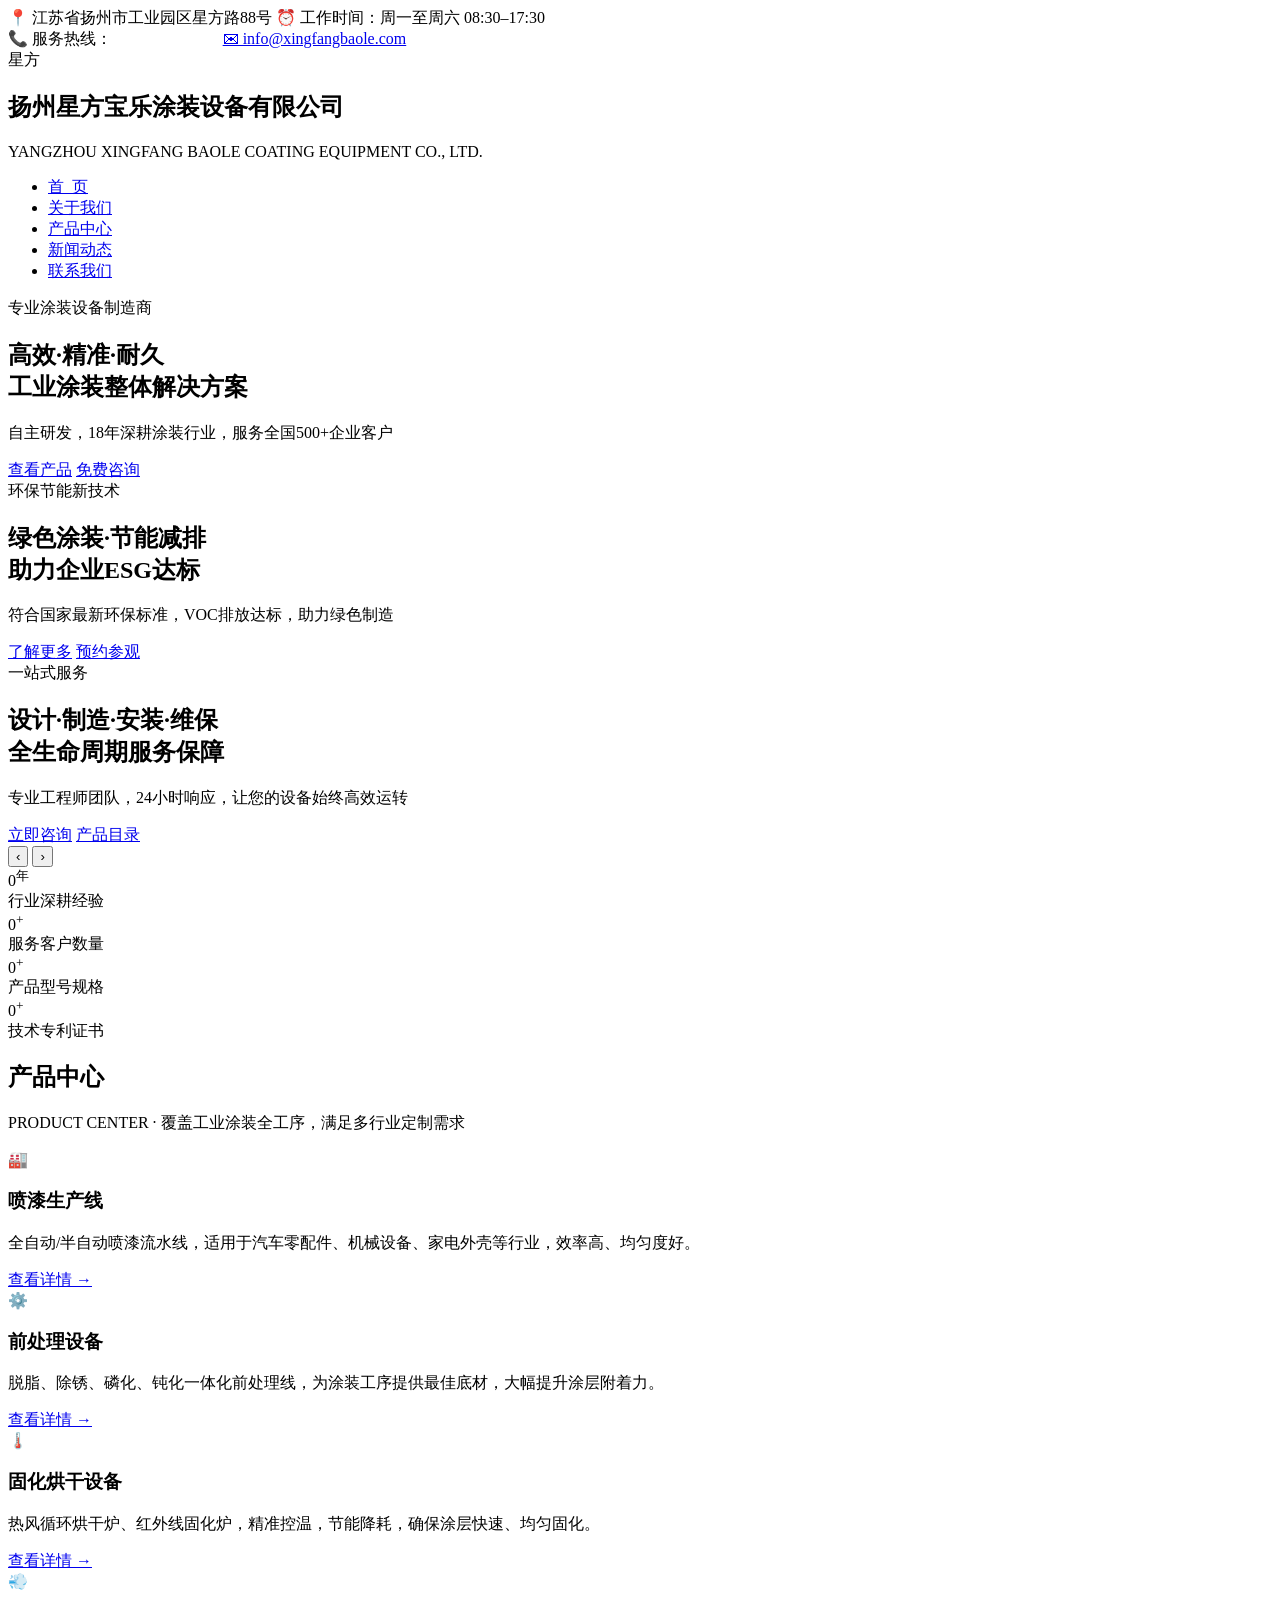
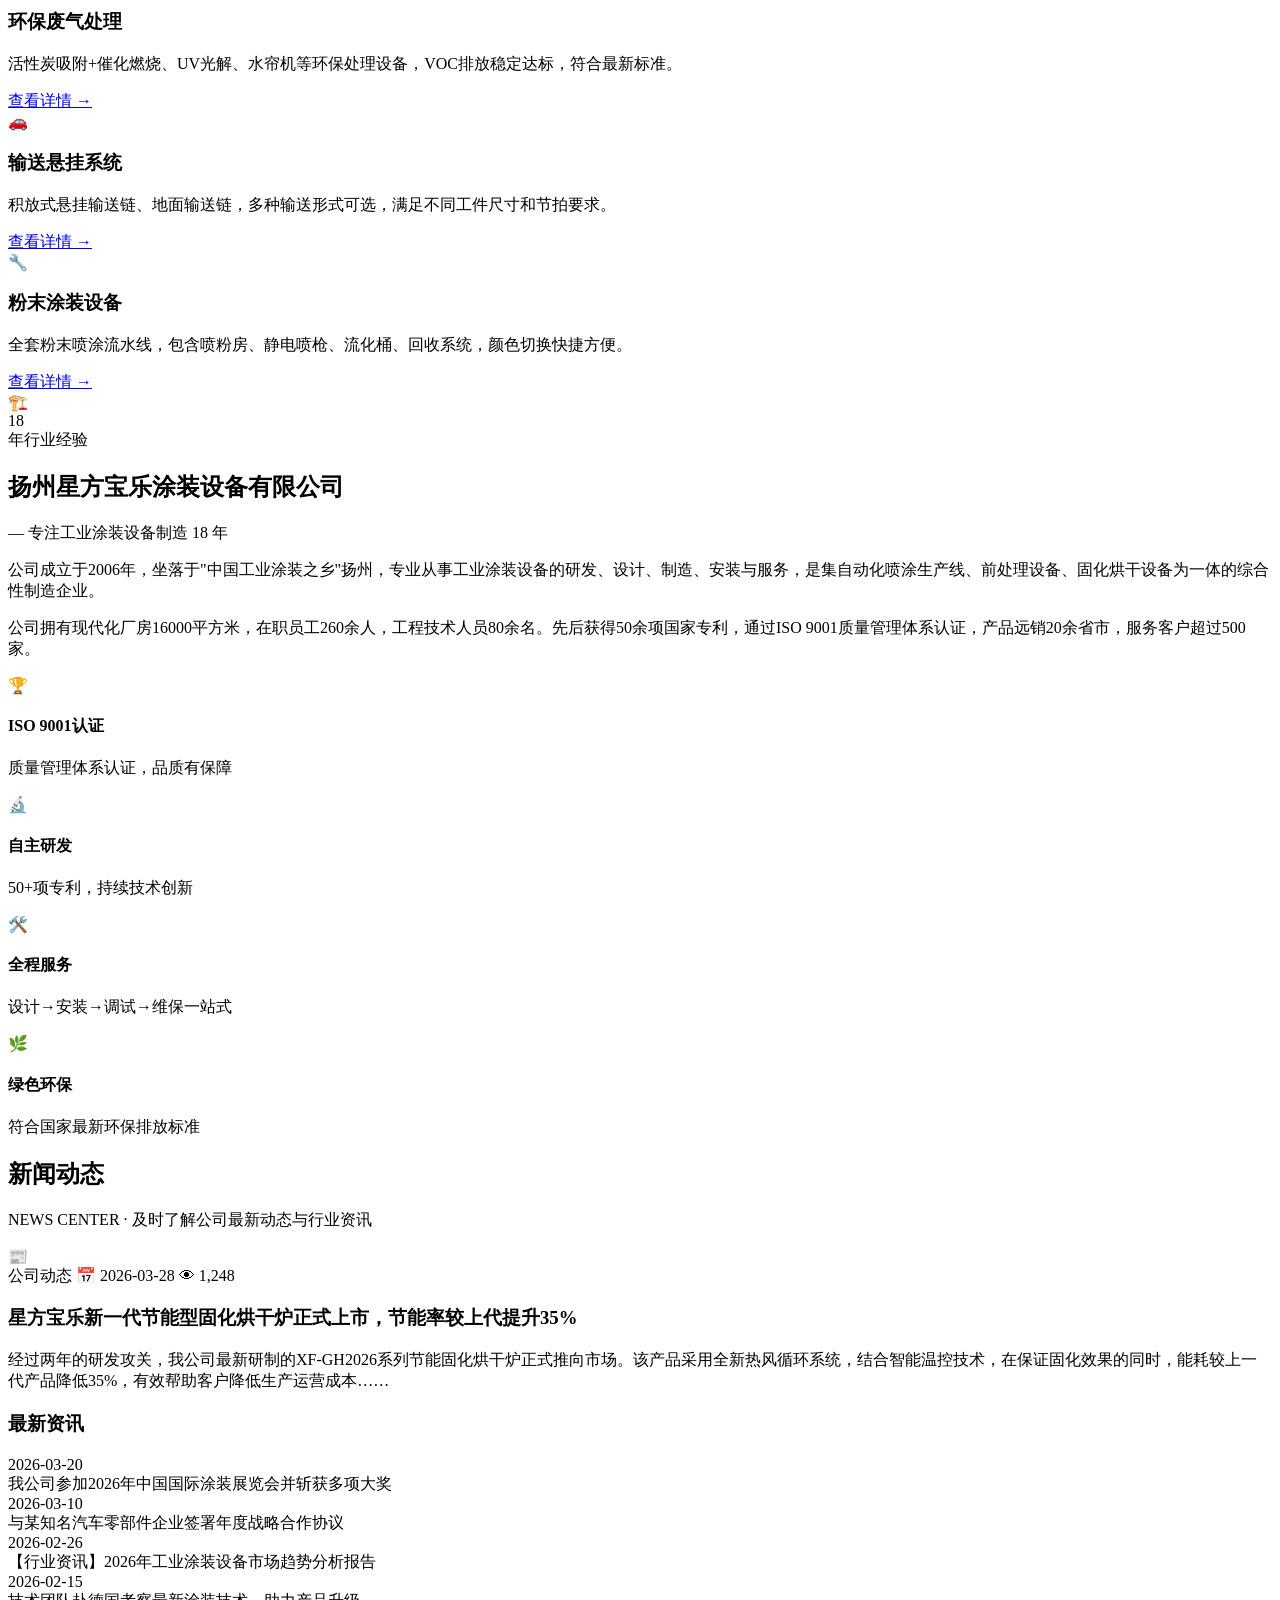
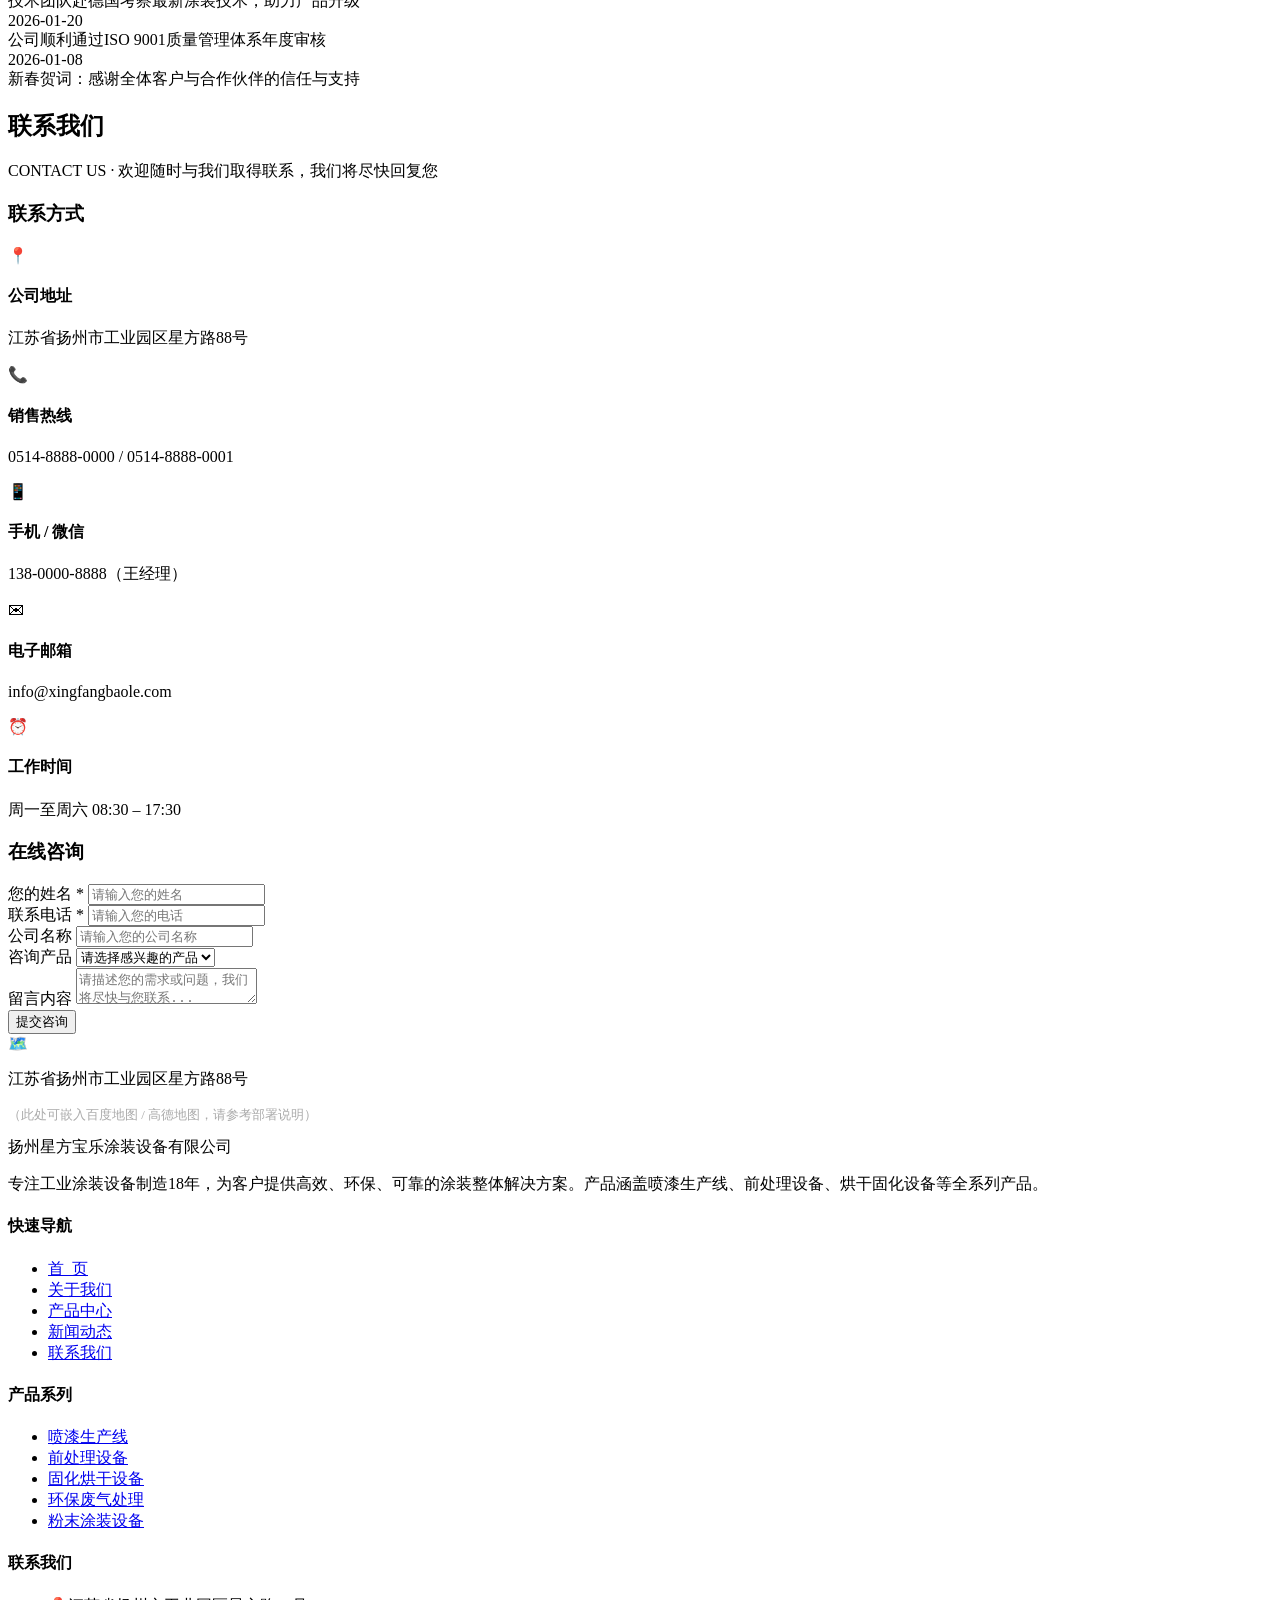
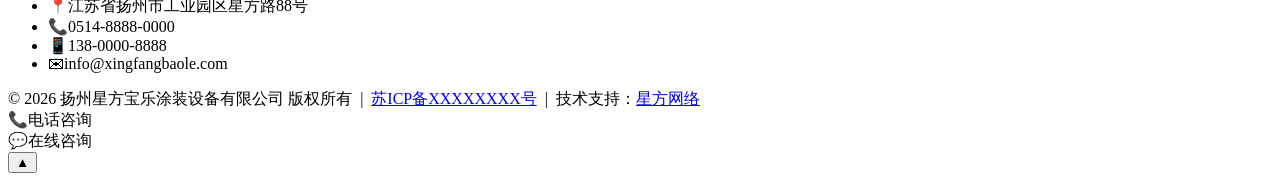
==== index.html @ 1e5130de "Initial commit: 扬州星方宝乐涂装设备有限公司官网" ====
<!DOCTYPE html>
<html lang="zh-CN">
<head>
  <meta charset="UTF-8" />
  <meta name="viewport" content="width=device-width, initial-scale=1.0" />
  <title>扬州星方宝乐涂装设备有限公司 - 专业涂装设备制造商</title>
  <meta name="description" content="扬州星方宝乐涂装设备有限公司，专业从事工业涂装设备、喷漆生产线、前处理设备的研发与制造，为客户提供一站式涂装解决方案。" />
  <link rel="stylesheet" href="style.css" />
</head>
<body>

<!-- ===== 顶部信息栏 ===== -->
<div class="top-bar">
  <div class="container">
    <div class="top-bar-left">
      <span>📍 江苏省扬州市工业园区星方路88号</span>
      <span>⏰ 工作时间：周一至周六 08:30–17:30</span>
    </div>
    <div class="top-bar-right">
      <span>📞 服务热线：<strong style="color:#fff">0514-8888-0000</strong></span>
      <a href="mailto:info@xingfangbaole.com">✉ info@xingfangbaole.com</a>
    </div>
  </div>
</div>

<!-- ===== 导航栏 ===== -->
<nav class="navbar">
  <div class="container">
    <div class="logo">
      <div class="logo-icon">星方</div>
      <div class="logo-text">
        <h1>扬州星方宝乐涂装设备有限公司</h1>
        <span>YANGZHOU XINGFANG BAOLE COATING EQUIPMENT CO., LTD.</span>
      </div>
    </div>
    <div class="hamburger" id="hamburger">
      <span></span><span></span><span></span>
    </div>
    <ul class="nav-menu">
      <li><a href="index.html" class="active">首&nbsp;&nbsp;页</a></li>
      <li><a href="about.html">关于我们</a></li>
      <li><a href="products.html">产品中心</a></li>
      <li><a href="news.html">新闻动态</a></li>
      <li><a href="contact.html">联系我们</a></li>
    </ul>
  </div>
</nav>

<!-- ===== Banner 轮播 ===== -->
<section class="banner">
  <div class="banner-slides">

    <!-- 幻灯片 1 -->
    <div class="banner-slide banner-slide-1">
      <div class="banner-bg-pattern"></div>
      <div class="banner-content">
        <div class="banner-tag">专业涂装设备制造商</div>
        <h2>高效·精准·耐久<br>工业涂装整体解决方案</h2>
        <p>自主研发，18年深耕涂装行业，服务全国500+企业客户</p>
        <div class="banner-btns">
          <a href="products.html" class="btn-primary">查看产品</a>
          <a href="contact.html" class="btn-outline">免费咨询</a>
        </div>
      </div>
    </div>

    <!-- 幻灯片 2 -->
    <div class="banner-slide banner-slide-2">
      <div class="banner-bg-pattern"></div>
      <div class="banner-content">
        <div class="banner-tag">环保节能新技术</div>
        <h2>绿色涂装·节能减排<br>助力企业ESG达标</h2>
        <p>符合国家最新环保标准，VOC排放达标，助力绿色制造</p>
        <div class="banner-btns">
          <a href="about.html" class="btn-primary">了解更多</a>
          <a href="contact.html" class="btn-outline">预约参观</a>
        </div>
      </div>
    </div>

    <!-- 幻灯片 3 -->
    <div class="banner-slide banner-slide-3">
      <div class="banner-bg-pattern"></div>
      <div class="banner-content">
        <div class="banner-tag">一站式服务</div>
        <h2>设计·制造·安装·维保<br>全生命周期服务保障</h2>
        <p>专业工程师团队，24小时响应，让您的设备始终高效运转</p>
        <div class="banner-btns">
          <a href="contact.html" class="btn-primary">立即咨询</a>
          <a href="products.html" class="btn-outline">产品目录</a>
        </div>
      </div>
    </div>

  </div>
  <button class="banner-prev">&#8249;</button>
  <button class="banner-next">&#8250;</button>
  <div class="banner-dots">
    <span class="active"></span>
    <span></span>
    <span></span>
  </div>
</section>

<!-- ===== 统计数字 ===== -->
<section class="stats-bar">
  <div class="container">
    <div class="stat-item">
      <div class="stat-number"><span class="count-up" data-target="18">0</span><sup>年</sup></div>
      <div class="stat-label">行业深耕经验</div>
    </div>
    <div class="stat-item">
      <div class="stat-number"><span class="count-up" data-target="500">0</span><sup>+</sup></div>
      <div class="stat-label">服务客户数量</div>
    </div>
    <div class="stat-item">
      <div class="stat-number"><span class="count-up" data-target="200">0</span><sup>+</sup></div>
      <div class="stat-label">产品型号规格</div>
    </div>
    <div class="stat-item">
      <div class="stat-number"><span class="count-up" data-target="50">0</span><sup>+</sup></div>
      <div class="stat-label">技术专利证书</div>
    </div>
  </div>
</section>

<!-- ===== 产品中心 ===== -->
<section class="products-section">
  <div class="container">
    <div class="section-title">
      <h2>产品中心</h2>
      <p>PRODUCT CENTER · 覆盖工业涂装全工序，满足多行业定制需求</p>
    </div>
    <div class="products-grid">

      <div class="product-card">
        <div class="product-img">🏭</div>
        <div class="product-info">
          <h3>喷漆生产线</h3>
          <p>全自动/半自动喷漆流水线，适用于汽车零配件、机械设备、家电外壳等行业，效率高、均匀度好。</p>
          <a href="products.html" class="product-link">查看详情 →</a>
        </div>
      </div>

      <div class="product-card">
        <div class="product-img">⚙️</div>
        <div class="product-info">
          <h3>前处理设备</h3>
          <p>脱脂、除锈、磷化、钝化一体化前处理线，为涂装工序提供最佳底材，大幅提升涂层附着力。</p>
          <a href="products.html" class="product-link">查看详情 →</a>
        </div>
      </div>

      <div class="product-card">
        <div class="product-img">🌡️</div>
        <div class="product-info">
          <h3>固化烘干设备</h3>
          <p>热风循环烘干炉、红外线固化炉，精准控温，节能降耗，确保涂层快速、均匀固化。</p>
          <a href="products.html" class="product-link">查看详情 →</a>
        </div>
      </div>

      <div class="product-card">
        <div class="product-img">💨</div>
        <div class="product-info">
          <h3>环保废气处理</h3>
          <p>活性炭吸附+催化燃烧、UV光解、水帘机等环保处理设备，VOC排放稳定达标，符合最新标准。</p>
          <a href="products.html" class="product-link">查看详情 →</a>
        </div>
      </div>

      <div class="product-card">
        <div class="product-img">🚗</div>
        <div class="product-info">
          <h3>输送悬挂系统</h3>
          <p>积放式悬挂输送链、地面输送链，多种输送形式可选，满足不同工件尺寸和节拍要求。</p>
          <a href="products.html" class="product-link">查看详情 →</a>
        </div>
      </div>

      <div class="product-card">
        <div class="product-img">🔧</div>
        <div class="product-info">
          <h3>粉末涂装设备</h3>
          <p>全套粉末喷涂流水线，包含喷粉房、静电喷枪、流化桶、回收系统，颜色切换快捷方便。</p>
          <a href="products.html" class="product-link">查看详情 →</a>
        </div>
      </div>

    </div>
  </div>
</section>

<!-- ===== 关于我们 ===== -->
<section class="about-section">
  <div class="container">
    <div class="about-grid">
      <div class="about-img-box">
        <div class="about-img-main">🏗️</div>
        <div class="about-img-badge">
          <div class="years">18</div>
          <div class="years-label">年行业经验</div>
        </div>
      </div>
      <div class="about-text">
        <h2>扬州星方宝乐涂装设备有限公司</h2>
        <div class="sub-title">— 专注工业涂装设备制造 18 年</div>
        <p>公司成立于2006年，坐落于"中国工业涂装之乡"扬州，专业从事工业涂装设备的研发、设计、制造、安装与服务，是集自动化喷涂生产线、前处理设备、固化烘干设备为一体的综合性制造企业。</p>
        <p>公司拥有现代化厂房16000平方米，在职员工260余人，工程技术人员80余名。先后获得50余项国家专利，通过ISO 9001质量管理体系认证，产品远销20余省市，服务客户超过500家。</p>
        <div class="about-features">
          <div class="about-feature">
            <span class="icon">🏆</span>
            <div>
              <h4>ISO 9001认证</h4>
              <p>质量管理体系认证，品质有保障</p>
            </div>
          </div>
          <div class="about-feature">
            <span class="icon">🔬</span>
            <div>
              <h4>自主研发</h4>
              <p>50+项专利，持续技术创新</p>
            </div>
          </div>
          <div class="about-feature">
            <span class="icon">🛠️</span>
            <div>
              <h4>全程服务</h4>
              <p>设计→安装→调试→维保一站式</p>
            </div>
          </div>
          <div class="about-feature">
            <span class="icon">🌿</span>
            <div>
              <h4>绿色环保</h4>
              <p>符合国家最新环保排放标准</p>
            </div>
          </div>
        </div>
      </div>
    </div>
  </div>
</section>

<!-- ===== 新闻动态 ===== -->
<section class="news-section">
  <div class="container">
    <div class="section-title">
      <h2>新闻动态</h2>
      <p>NEWS CENTER · 及时了解公司最新动态与行业资讯</p>
    </div>
    <div class="news-grid">
      <div class="news-main">
        <div class="news-card">
          <div class="news-img">📰</div>
          <div class="news-body">
            <div class="news-meta">
              <span class="tag">公司动态</span>
              <span>📅 2026-03-28</span>
              <span>👁 1,248</span>
            </div>
            <h3>星方宝乐新一代节能型固化烘干炉正式上市，节能率较上代提升35%</h3>
            <p>经过两年的研发攻关，我公司最新研制的XF-GH2026系列节能固化烘干炉正式推向市场。该产品采用全新热风循环系统，结合智能温控技术，在保证固化效果的同时，能耗较上一代产品降低35%，有效帮助客户降低生产运营成本……</p>
          </div>
        </div>
      </div>
      <div class="news-list">
        <h3>最新资讯</h3>
        <div class="news-list-item">
          <div class="date">2026-03-20</div>
          <div class="title">我公司参加2026年中国国际涂装展览会并斩获多项大奖</div>
        </div>
        <div class="news-list-item">
          <div class="date">2026-03-10</div>
          <div class="title">与某知名汽车零部件企业签署年度战略合作协议</div>
        </div>
        <div class="news-list-item">
          <div class="date">2026-02-26</div>
          <div class="title">【行业资讯】2026年工业涂装设备市场趋势分析报告</div>
        </div>
        <div class="news-list-item">
          <div class="date">2026-02-15</div>
          <div class="title">技术团队赴德国考察最新涂装技术，助力产品升级</div>
        </div>
        <div class="news-list-item">
          <div class="date">2026-01-20</div>
          <div class="title">公司顺利通过ISO 9001质量管理体系年度审核</div>
        </div>
        <div class="news-list-item">
          <div class="date">2026-01-08</div>
          <div class="title">新春贺词：感谢全体客户与合作伙伴的信任与支持</div>
        </div>
      </div>
    </div>
  </div>
</section>

<!-- ===== 联系我们 ===== -->
<section class="contact-section" id="contact">
  <div class="container">
    <div class="section-title">
      <h2>联系我们</h2>
      <p>CONTACT US · 欢迎随时与我们取得联系，我们将尽快回复您</p>
    </div>
    <div class="contact-grid">
      <div class="contact-info">
        <h3>联系方式</h3>
        <div class="contact-item">
          <div class="icon">📍</div>
          <div>
            <h4>公司地址</h4>
            <p>江苏省扬州市工业园区星方路88号</p>
          </div>
        </div>
        <div class="contact-item">
          <div class="icon">📞</div>
          <div>
            <h4>销售热线</h4>
            <p>0514-8888-0000 / 0514-8888-0001</p>
          </div>
        </div>
        <div class="contact-item">
          <div class="icon">📱</div>
          <div>
            <h4>手机 / 微信</h4>
            <p>138-0000-8888（王经理）</p>
          </div>
        </div>
        <div class="contact-item">
          <div class="icon">✉</div>
          <div>
            <h4>电子邮箱</h4>
            <p>info@xingfangbaole.com</p>
          </div>
        </div>
        <div class="contact-item">
          <div class="icon">⏰</div>
          <div>
            <h4>工作时间</h4>
            <p>周一至周六 08:30 – 17:30</p>
          </div>
        </div>
      </div>
      <div class="contact-form">
        <h3>在线咨询</h3>
        <form id="contactForm">
          <div class="form-row">
            <div class="form-group">
              <label>您的姓名 *</label>
              <input type="text" name="name" placeholder="请输入您的姓名" />
            </div>
            <div class="form-group">
              <label>联系电话 *</label>
              <input type="tel" name="phone" placeholder="请输入您的电话" />
            </div>
          </div>
          <div class="form-group">
            <label>公司名称</label>
            <input type="text" name="company" placeholder="请输入您的公司名称" />
          </div>
          <div class="form-group">
            <label>咨询产品</label>
            <select name="product">
              <option value="">请选择感兴趣的产品</option>
              <option>喷漆生产线</option>
              <option>前处理设备</option>
              <option>固化烘干设备</option>
              <option>环保废气处理设备</option>
              <option>输送悬挂系统</option>
              <option>粉末涂装设备</option>
              <option>其他</option>
            </select>
          </div>
          <div class="form-group">
            <label>留言内容</label>
            <textarea name="message" placeholder="请描述您的需求或问题，我们将尽快与您联系..."></textarea>
          </div>
          <button type="submit" class="btn-submit">提交咨询</button>
        </form>
      </div>
    </div>
  </div>
</section>

<!-- ===== 地图 ===== -->
<section class="map-section">
  <div class="container">
    <div class="map-placeholder">
      <div class="map-icon">🗺️</div>
      <p>江苏省扬州市工业园区星方路88号</p>
      <p style="margin-top:8px;font-size:13px;color:#aaa">（此处可嵌入百度地图 / 高德地图，请参考部署说明）</p>
    </div>
  </div>
</section>

<!-- ===== 页脚 ===== -->
<footer>
  <div class="footer-main">
    <div class="container">
      <div class="footer-grid">
        <div class="footer-about">
          <div class="footer-logo">扬州星方宝乐涂装设备有限公司</div>
          <p>专注工业涂装设备制造18年，为客户提供高效、环保、可靠的涂装整体解决方案。产品涵盖喷漆生产线、前处理设备、烘干固化设备等全系列产品。</p>
        </div>
        <div class="footer-col">
          <h4>快速导航</h4>
          <ul>
            <li><a href="index.html">首&nbsp;&nbsp;页</a></li>
            <li><a href="about.html">关于我们</a></li>
            <li><a href="products.html">产品中心</a></li>
            <li><a href="news.html">新闻动态</a></li>
            <li><a href="contact.html">联系我们</a></li>
          </ul>
        </div>
        <div class="footer-col">
          <h4>产品系列</h4>
          <ul>
            <li><a href="products.html">喷漆生产线</a></li>
            <li><a href="products.html">前处理设备</a></li>
            <li><a href="products.html">固化烘干设备</a></li>
            <li><a href="products.html">环保废气处理</a></li>
            <li><a href="products.html">粉末涂装设备</a></li>
          </ul>
        </div>
        <div class="footer-col">
          <h4>联系我们</h4>
          <ul class="footer-contact">
            <li><span>📍</span><span>江苏省扬州市工业园区星方路88号</span></li>
            <li><span>📞</span><span>0514-8888-0000</span></li>
            <li><span>📱</span><span>138-0000-8888</span></li>
            <li><span>✉</span><span>info@xingfangbaole.com</span></li>
          </ul>
        </div>
      </div>
    </div>
  </div>
  <div class="footer-bottom">
    <div class="container">
      © 2026 扬州星方宝乐涂装设备有限公司 版权所有 &nbsp;|&nbsp;
      <a href="#">苏ICP备XXXXXXXX号</a> &nbsp;|&nbsp;
      技术支持：<a href="#">星方网络</a>
    </div>
  </div>
</footer>

<!-- ===== 悬浮服务按钮 ===== -->
<div class="float-service">
  <div class="float-btn" onclick="window.location.href='tel:05148888000'">
    📞<span class="tooltip">电话咨询</span>
  </div>
  <div class="float-btn" onclick="document.getElementById('contact').scrollIntoView({behavior:'smooth'})">
    💬<span class="tooltip">在线咨询</span>
  </div>
</div>

<!-- ===== 回到顶部 ===== -->
<button class="back-top" title="回到顶部">▲</button>

<script src="main.js"></script>
</body>
</html>
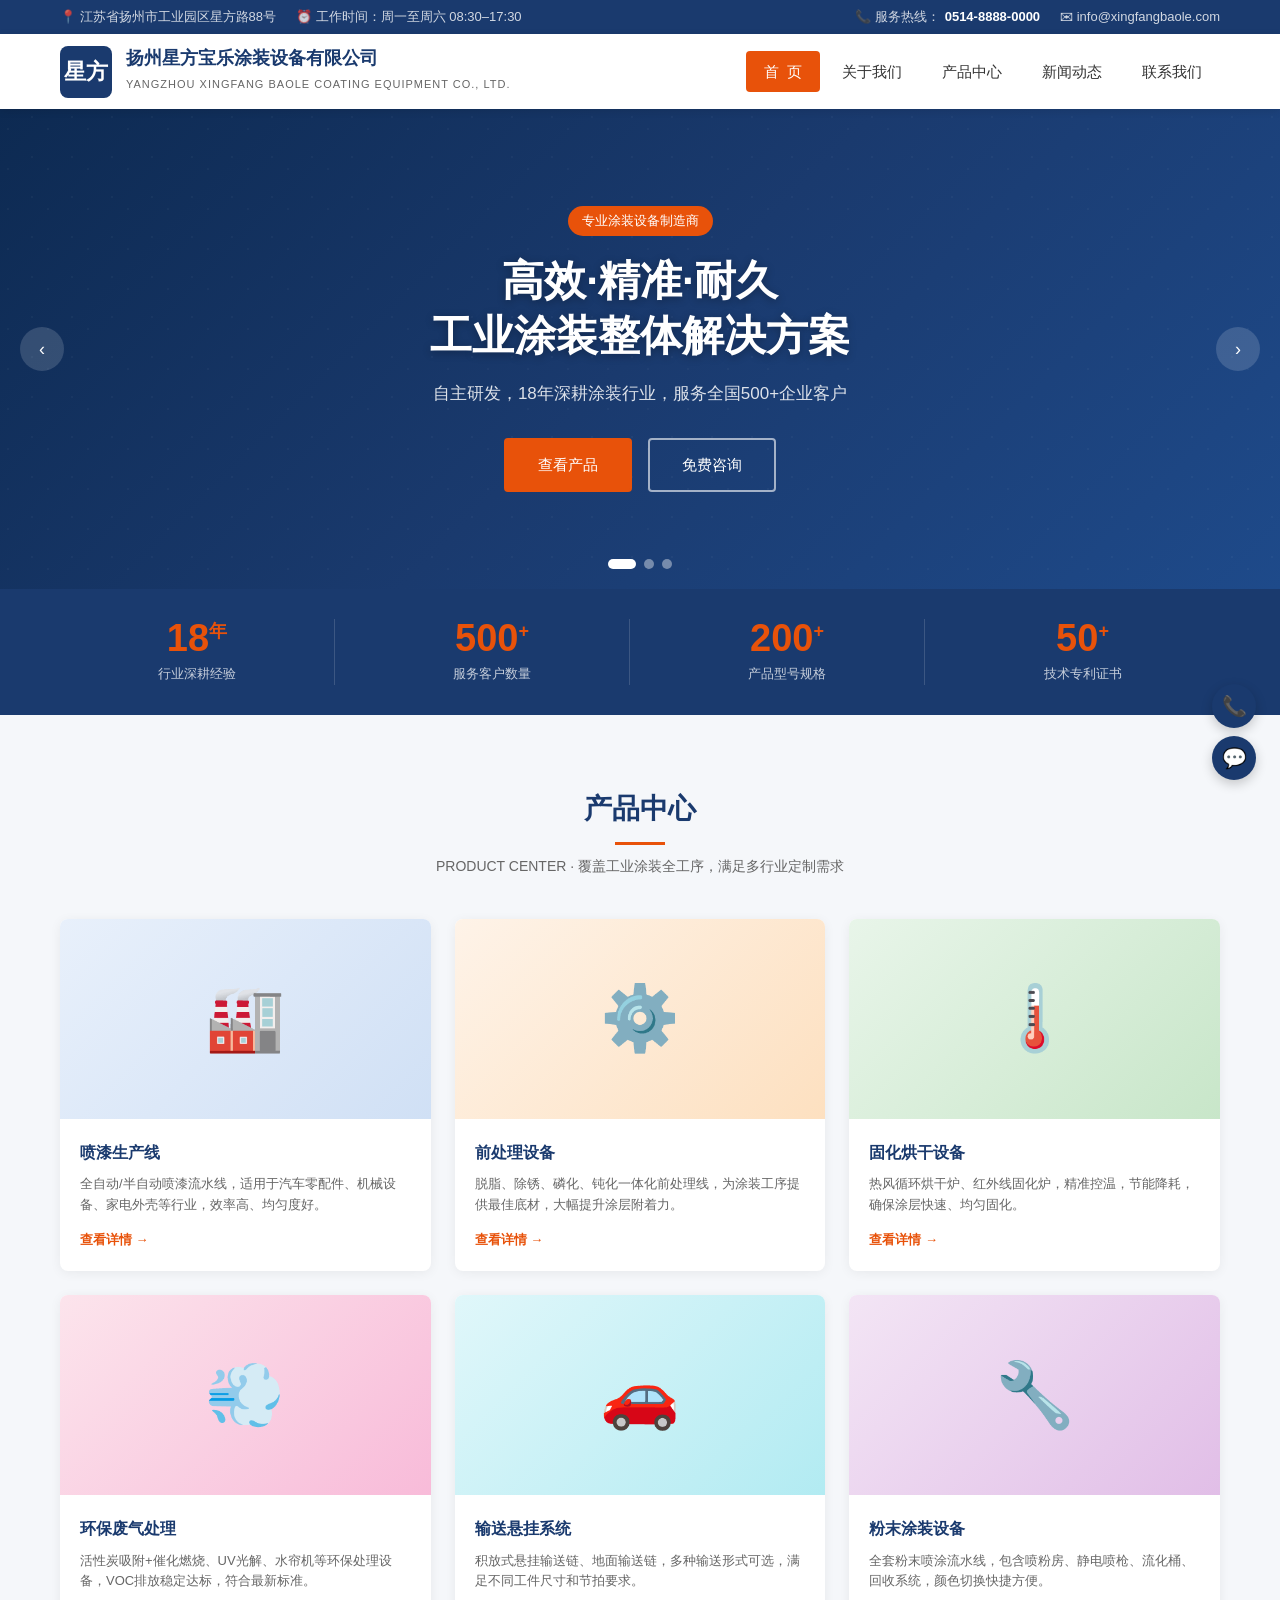
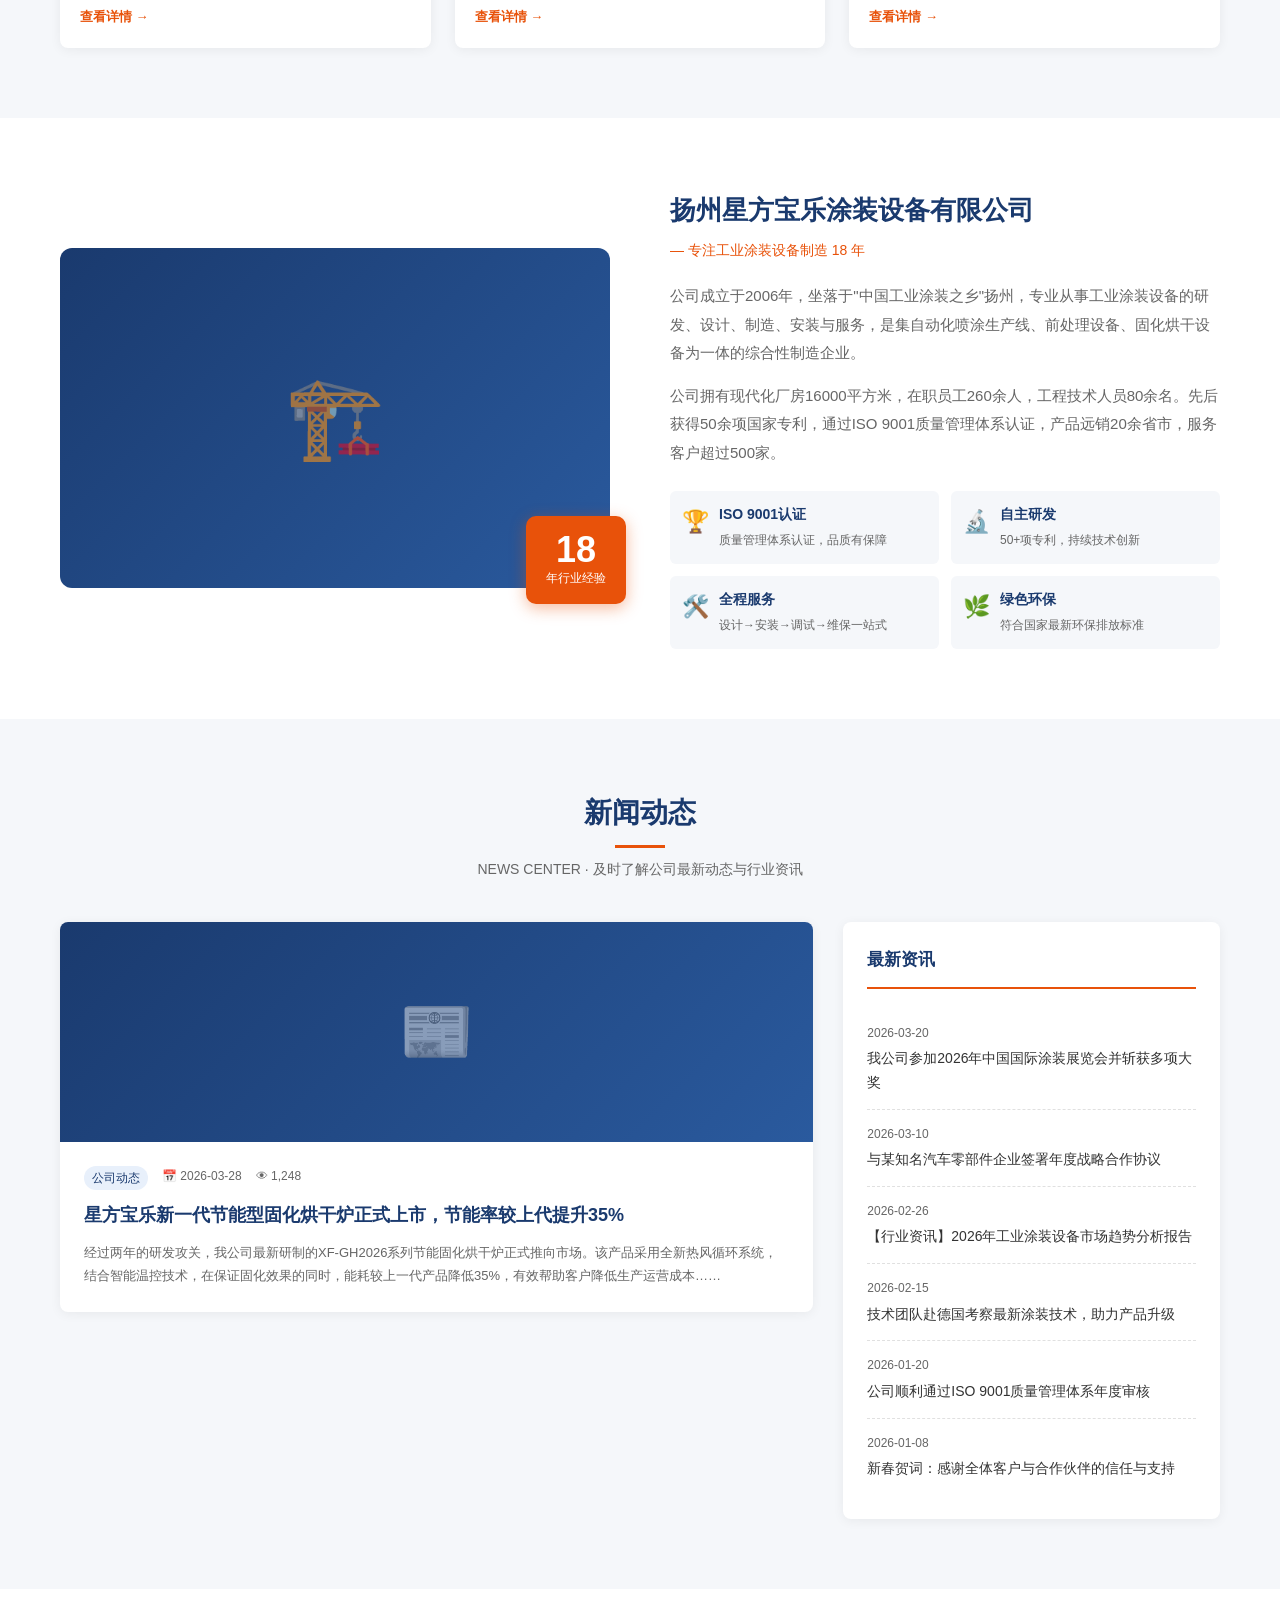
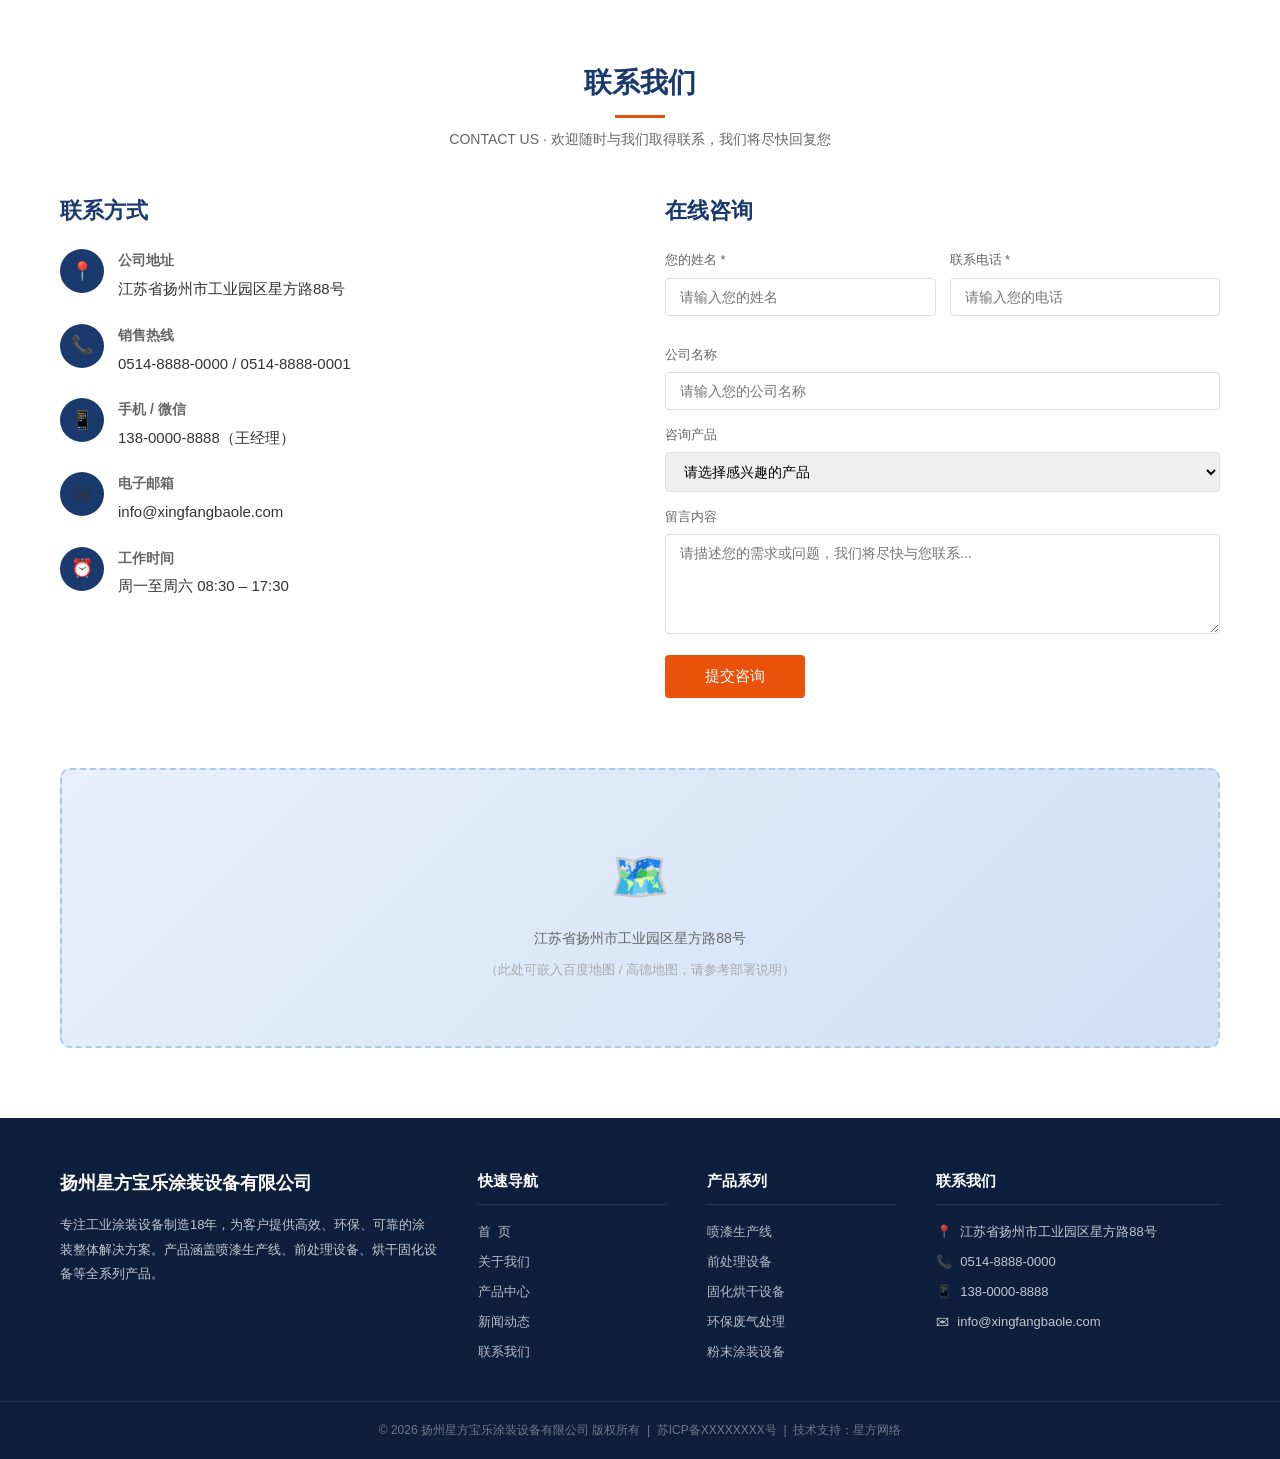
==== commit 2ae06880: "修复CSS和JS路径" ====
--- a/index.html
+++ b/index.html
@@ -5,7 +5,7 @@
   <meta name="viewport" content="width=device-width, initial-scale=1.0" />
   <title>扬州星方宝乐涂装设备有限公司 - 专业涂装设备制造商</title>
   <meta name="description" content="扬州星方宝乐涂装设备有限公司，专业从事工业涂装设备、喷漆生产线、前处理设备的研发与制造，为客户提供一站式涂装解决方案。" />
-  <link rel="stylesheet" href="style.css" />
+  <link rel="stylesheet" href="css/style.css" />
 </head>
 <body>
 
@@ -456,6 +456,6 @@
 <!-- ===== 回到顶部 ===== -->
 <button class="back-top" title="回到顶部">▲</button>
 
-<script src="main.js"></script>
+<script src="js/main.js"></script>
 </body>
 </html>
--- a/css/style.css
+++ b/css/style.css
@@ -0,0 +1,696 @@
+/* =============================================
+   扬州星方宝乐涂装设备有限公司 - 官网样式
+   ============================================= */
+
+/* ---------- 全局重置 ---------- */
+* {
+  margin: 0;
+  padding: 0;
+  box-sizing: border-box;
+}
+
+:root {
+  --primary:   #1a3a6e;   /* 深蓝 */
+  --accent:    #e8520a;   /* 橙红 */
+  --light-bg:  #f5f7fa;
+  --text:      #333333;
+  --text-light:#666666;
+  --border:    #e0e0e0;
+  --white:     #ffffff;
+}
+
+body {
+  font-family: "Microsoft YaHei", "微软雅黑", Arial, sans-serif;
+  color: var(--text);
+  font-size: 15px;
+  line-height: 1.7;
+}
+
+a { text-decoration: none; color: inherit; }
+ul { list-style: none; }
+img { max-width: 100%; display: block; }
+
+.container {
+  max-width: 1200px;
+  margin: 0 auto;
+  padding: 0 20px;
+}
+
+.section-title {
+  text-align: center;
+  margin-bottom: 40px;
+}
+.section-title h2 {
+  font-size: 28px;
+  color: var(--primary);
+  position: relative;
+  display: inline-block;
+  padding-bottom: 12px;
+}
+.section-title h2::after {
+  content: "";
+  position: absolute;
+  bottom: 0; left: 50%;
+  transform: translateX(-50%);
+  width: 50px; height: 3px;
+  background: var(--accent);
+}
+.section-title p {
+  color: var(--text-light);
+  margin-top: 10px;
+  font-size: 14px;
+}
+
+/* ---------- 顶部信息栏 ---------- */
+.top-bar {
+  background: var(--primary);
+  color: rgba(255,255,255,0.8);
+  font-size: 13px;
+  padding: 6px 0;
+}
+.top-bar .container {
+  display: flex;
+  justify-content: space-between;
+  align-items: center;
+  flex-wrap: wrap;
+  gap: 6px;
+}
+.top-bar a { color: rgba(255,255,255,0.8); }
+.top-bar a:hover { color: #fff; }
+.top-bar-left, .top-bar-right {
+  display: flex;
+  gap: 20px;
+  align-items: center;
+}
+.top-bar span { display: flex; align-items: center; gap: 5px; }
+
+/* ---------- 导航栏 ---------- */
+.navbar {
+  background: #fff;
+  box-shadow: 0 2px 8px rgba(0,0,0,0.1);
+  position: sticky;
+  top: 0;
+  z-index: 1000;
+}
+.navbar .container {
+  display: flex;
+  align-items: center;
+  justify-content: space-between;
+  height: 75px;
+}
+.logo {
+  display: flex;
+  align-items: center;
+  gap: 14px;
+}
+.logo-icon {
+  width: 52px; height: 52px;
+  background: var(--primary);
+  border-radius: 8px;
+  display: flex; align-items: center; justify-content: center;
+  font-size: 22px; color: #fff; font-weight: bold;
+}
+.logo-text h1 {
+  font-size: 18px;
+  color: var(--primary);
+  font-weight: 700;
+  line-height: 1.2;
+}
+.logo-text span {
+  font-size: 11px;
+  color: var(--text-light);
+  letter-spacing: 1px;
+}
+.nav-menu {
+  display: flex;
+  gap: 4px;
+}
+.nav-menu li a {
+  display: block;
+  padding: 8px 18px;
+  font-size: 15px;
+  color: var(--text);
+  border-radius: 4px;
+  transition: all 0.2s;
+  white-space: nowrap;
+}
+.nav-menu li a:hover,
+.nav-menu li a.active {
+  background: var(--primary);
+  color: #fff;
+}
+.nav-menu li a.active {
+  background: var(--accent);
+}
+
+/* 汉堡菜单按钮（移动端） */
+.hamburger {
+  display: none;
+  flex-direction: column;
+  gap: 5px;
+  cursor: pointer;
+  padding: 6px;
+}
+.hamburger span {
+  width: 24px; height: 2px;
+  background: var(--primary);
+  transition: all 0.3s;
+  display: block;
+}
+
+/* ---------- 轮播 Banner ---------- */
+.banner {
+  position: relative;
+  overflow: hidden;
+  background: var(--primary);
+  height: 480px;
+}
+.banner-slides {
+  display: flex;
+  transition: transform 0.6s ease;
+  height: 100%;
+}
+.banner-slide {
+  min-width: 100%;
+  height: 100%;
+  position: relative;
+  display: flex;
+  align-items: center;
+  justify-content: center;
+}
+.banner-slide-1 { background: linear-gradient(135deg, #0d2a52 0%, #1a3a6e 50%, #1e4a8a 100%); }
+.banner-slide-2 { background: linear-gradient(135deg, #1a2d1a 0%, #1e4a1e 50%, #0f2f0f 100%); }
+.banner-slide-3 { background: linear-gradient(135deg, #3a1a00 0%, #6e3a0d 50%, #8a4a1e 100%); }
+
+.banner-bg-pattern {
+  position: absolute; inset: 0;
+  background-image:
+    radial-gradient(circle at 20% 50%, rgba(255,255,255,0.03) 1px, transparent 1px),
+    radial-gradient(circle at 80% 20%, rgba(255,255,255,0.03) 1px, transparent 1px);
+  background-size: 40px 40px;
+}
+.banner-content {
+  position: relative;
+  text-align: center;
+  color: #fff;
+  padding: 0 20px;
+  max-width: 800px;
+}
+.banner-tag {
+  display: inline-block;
+  background: var(--accent);
+  color: #fff;
+  padding: 4px 14px;
+  border-radius: 20px;
+  font-size: 13px;
+  margin-bottom: 18px;
+}
+.banner-content h2 {
+  font-size: 42px;
+  font-weight: 700;
+  line-height: 1.3;
+  margin-bottom: 16px;
+  text-shadow: 0 2px 8px rgba(0,0,0,0.3);
+}
+.banner-content p {
+  font-size: 17px;
+  color: rgba(255,255,255,0.85);
+  margin-bottom: 30px;
+}
+.banner-btns {
+  display: flex;
+  gap: 16px;
+  justify-content: center;
+  flex-wrap: wrap;
+}
+.btn-primary {
+  background: var(--accent);
+  color: #fff;
+  padding: 12px 32px;
+  border-radius: 4px;
+  font-size: 15px;
+  transition: all 0.2s;
+  border: 2px solid var(--accent);
+}
+.btn-primary:hover { background: #c94208; border-color: #c94208; transform: translateY(-2px); }
+.btn-outline {
+  background: transparent;
+  color: #fff;
+  padding: 12px 32px;
+  border-radius: 4px;
+  font-size: 15px;
+  border: 2px solid rgba(255,255,255,0.6);
+  transition: all 0.2s;
+}
+.btn-outline:hover { background: rgba(255,255,255,0.1); border-color: #fff; transform: translateY(-2px); }
+
+.banner-prev, .banner-next {
+  position: absolute;
+  top: 50%; transform: translateY(-50%);
+  background: rgba(255,255,255,0.15);
+  color: #fff;
+  border: none;
+  width: 44px; height: 44px;
+  border-radius: 50%;
+  font-size: 18px;
+  cursor: pointer;
+  transition: background 0.2s;
+  z-index: 10;
+  display: flex; align-items: center; justify-content: center;
+}
+.banner-prev { left: 20px; }
+.banner-next { right: 20px; }
+.banner-prev:hover, .banner-next:hover { background: rgba(255,255,255,0.3); }
+
+.banner-dots {
+  position: absolute;
+  bottom: 20px; left: 50%;
+  transform: translateX(-50%);
+  display: flex; gap: 8px;
+}
+.banner-dots span {
+  width: 10px; height: 10px;
+  border-radius: 50%;
+  background: rgba(255,255,255,0.4);
+  cursor: pointer;
+  transition: all 0.2s;
+}
+.banner-dots span.active { background: #fff; width: 28px; border-radius: 5px; }
+
+/* ---------- 统计数字 ---------- */
+.stats-bar {
+  background: var(--primary);
+  padding: 30px 0;
+}
+.stats-bar .container {
+  display: grid;
+  grid-template-columns: repeat(4, 1fr);
+  gap: 20px;
+  text-align: center;
+}
+.stat-item {
+  color: #fff;
+  border-right: 1px solid rgba(255,255,255,0.15);
+}
+.stat-item:last-child { border-right: none; }
+.stat-number {
+  font-size: 38px;
+  font-weight: 700;
+  color: var(--accent);
+  line-height: 1;
+}
+.stat-number sup { font-size: 18px; }
+.stat-label { font-size: 13px; color: rgba(255,255,255,0.75); margin-top: 6px; }
+
+/* ---------- 产品中心 ---------- */
+.products-section {
+  padding: 70px 0;
+  background: var(--light-bg);
+}
+.products-grid {
+  display: grid;
+  grid-template-columns: repeat(3, 1fr);
+  gap: 24px;
+}
+.product-card {
+  background: #fff;
+  border-radius: 8px;
+  overflow: hidden;
+  box-shadow: 0 2px 12px rgba(0,0,0,0.06);
+  transition: all 0.3s;
+}
+.product-card:hover {
+  transform: translateY(-6px);
+  box-shadow: 0 8px 24px rgba(0,0,0,0.12);
+}
+.product-img {
+  height: 200px;
+  display: flex; align-items: center; justify-content: center;
+  font-size: 64px;
+  background: linear-gradient(135deg, #e8f0fb 0%, #d0e0f5 100%);
+}
+.product-card:nth-child(2) .product-img { background: linear-gradient(135deg, #fef3e8 0%, #fde0c0 100%); }
+.product-card:nth-child(3) .product-img { background: linear-gradient(135deg, #e8f5e9 0%, #c8e6c9 100%); }
+.product-card:nth-child(4) .product-img { background: linear-gradient(135deg, #fce4ec 0%, #f8bbd9 100%); }
+.product-card:nth-child(5) .product-img { background: linear-gradient(135deg, #e0f7fa 0%, #b2ebf2 100%); }
+.product-card:nth-child(6) .product-img { background: linear-gradient(135deg, #f3e5f5 0%, #e1bee7 100%); }
+.product-info { padding: 20px; }
+.product-info h3 {
+  font-size: 16px;
+  color: var(--primary);
+  margin-bottom: 8px;
+}
+.product-info p {
+  font-size: 13px;
+  color: var(--text-light);
+  line-height: 1.6;
+  margin-bottom: 14px;
+}
+.product-link {
+  font-size: 13px;
+  color: var(--accent);
+  font-weight: 600;
+  display: flex; align-items: center; gap: 4px;
+  transition: gap 0.2s;
+}
+.product-card:hover .product-link { gap: 8px; }
+
+/* ---------- 关于我们 ---------- */
+.about-section {
+  padding: 70px 0;
+  background: #fff;
+}
+.about-grid {
+  display: grid;
+  grid-template-columns: 1fr 1fr;
+  gap: 60px;
+  align-items: center;
+}
+.about-img-box {
+  position: relative;
+}
+.about-img-main {
+  background: linear-gradient(135deg, #1a3a6e, #2a5a9e);
+  border-radius: 12px;
+  height: 340px;
+  display: flex; align-items: center; justify-content: center;
+  font-size: 80px;
+  color: rgba(255,255,255,0.6);
+  overflow: hidden;
+}
+.about-img-badge {
+  position: absolute;
+  bottom: -16px; right: -16px;
+  background: var(--accent);
+  color: #fff;
+  padding: 16px 20px;
+  border-radius: 10px;
+  text-align: center;
+  box-shadow: 0 4px 16px rgba(232,82,10,0.4);
+}
+.about-img-badge .years { font-size: 36px; font-weight: 700; line-height: 1; }
+.about-img-badge .years-label { font-size: 12px; }
+.about-text h2 {
+  font-size: 26px;
+  color: var(--primary);
+  margin-bottom: 6px;
+}
+.about-text .sub-title {
+  color: var(--accent);
+  font-size: 14px;
+  margin-bottom: 20px;
+}
+.about-text p {
+  color: var(--text-light);
+  margin-bottom: 14px;
+  line-height: 1.9;
+}
+.about-features {
+  display: grid;
+  grid-template-columns: 1fr 1fr;
+  gap: 12px;
+  margin-top: 24px;
+}
+.about-feature {
+  display: flex;
+  align-items: flex-start;
+  gap: 10px;
+  padding: 12px;
+  background: var(--light-bg);
+  border-radius: 6px;
+}
+.about-feature .icon { font-size: 22px; flex-shrink: 0; }
+.about-feature h4 { font-size: 14px; color: var(--primary); margin-bottom: 2px; }
+.about-feature p { font-size: 12px; color: var(--text-light); margin: 0; }
+
+/* ---------- 新闻动态 ---------- */
+.news-section {
+  padding: 70px 0;
+  background: var(--light-bg);
+}
+.news-grid {
+  display: grid;
+  grid-template-columns: 2fr 1fr;
+  gap: 30px;
+}
+.news-main .news-card {
+  background: #fff;
+  border-radius: 8px;
+  overflow: hidden;
+  box-shadow: 0 2px 12px rgba(0,0,0,0.06);
+  margin-bottom: 24px;
+}
+.news-img {
+  height: 220px;
+  background: linear-gradient(135deg, #1a3a6e, #2a5a9e);
+  display: flex; align-items: center; justify-content: center;
+  font-size: 60px; color: rgba(255,255,255,0.5);
+}
+.news-body { padding: 24px; }
+.news-meta {
+  display: flex; gap: 14px;
+  font-size: 12px; color: var(--text-light);
+  margin-bottom: 10px;
+}
+.news-meta .tag {
+  background: #e8f0fb; color: var(--primary);
+  padding: 2px 8px; border-radius: 20px;
+}
+.news-body h3 { font-size: 18px; color: var(--primary); margin-bottom: 10px; }
+.news-body p { font-size: 13px; color: var(--text-light); line-height: 1.8; }
+
+.news-list { background: #fff; border-radius: 8px; padding: 24px; box-shadow: 0 2px 12px rgba(0,0,0,0.06); }
+.news-list h3 { font-size: 17px; color: var(--primary); margin-bottom: 20px; padding-bottom: 12px; border-bottom: 2px solid var(--accent); }
+.news-list-item {
+  padding: 14px 0;
+  border-bottom: 1px dashed var(--border);
+  cursor: pointer;
+}
+.news-list-item:last-child { border-bottom: none; }
+.news-list-item .date { font-size: 12px; color: var(--text-light); margin-bottom: 4px; }
+.news-list-item .title { font-size: 14px; color: var(--text); transition: color 0.2s; }
+.news-list-item:hover .title { color: var(--accent); }
+
+/* ---------- 联系我们 ---------- */
+.contact-section {
+  padding: 70px 0;
+  background: #fff;
+}
+.contact-grid {
+  display: grid;
+  grid-template-columns: 1fr 1fr;
+  gap: 50px;
+}
+.contact-info h3 { font-size: 22px; color: var(--primary); margin-bottom: 20px; }
+.contact-item {
+  display: flex;
+  gap: 14px;
+  margin-bottom: 22px;
+  align-items: flex-start;
+}
+.contact-item .icon {
+  width: 44px; height: 44px;
+  background: var(--primary);
+  border-radius: 50%;
+  display: flex; align-items: center; justify-content: center;
+  font-size: 18px;
+  flex-shrink: 0;
+}
+.contact-item h4 { font-size: 14px; color: var(--text-light); margin-bottom: 3px; }
+.contact-item p { font-size: 15px; color: var(--text); font-weight: 500; }
+
+.contact-form h3 { font-size: 22px; color: var(--primary); margin-bottom: 20px; }
+.form-row { display: grid; grid-template-columns: 1fr 1fr; gap: 14px; margin-bottom: 14px; }
+.form-group { margin-bottom: 14px; }
+.form-group label { display: block; font-size: 13px; color: var(--text-light); margin-bottom: 6px; }
+.form-group input,
+.form-group select,
+.form-group textarea {
+  width: 100%;
+  padding: 10px 14px;
+  border: 1px solid var(--border);
+  border-radius: 4px;
+  font-size: 14px;
+  font-family: inherit;
+  transition: border-color 0.2s;
+  outline: none;
+}
+.form-group input:focus,
+.form-group select:focus,
+.form-group textarea:focus { border-color: var(--primary); }
+.form-group textarea { resize: vertical; min-height: 100px; }
+.btn-submit {
+  background: var(--accent);
+  color: #fff;
+  border: none;
+  padding: 12px 40px;
+  border-radius: 4px;
+  font-size: 15px;
+  cursor: pointer;
+  transition: background 0.2s;
+  font-family: inherit;
+}
+.btn-submit:hover { background: #c94208; }
+
+/* ---------- 地图 ---------- */
+.map-section { padding: 0 0 70px; }
+.map-placeholder {
+  height: 280px;
+  background: linear-gradient(135deg, #e8f0fb, #d0e0f5);
+  border-radius: 10px;
+  display: flex; flex-direction: column;
+  align-items: center; justify-content: center;
+  color: var(--primary);
+  border: 2px dashed #b0c8e8;
+}
+.map-placeholder .map-icon { font-size: 48px; margin-bottom: 10px; }
+.map-placeholder p { font-size: 14px; color: var(--text-light); }
+
+/* ---------- 页脚 ---------- */
+footer {
+  background: #0d1f3c;
+  color: rgba(255,255,255,0.75);
+}
+.footer-main {
+  padding: 50px 0 30px;
+}
+.footer-grid {
+  display: grid;
+  grid-template-columns: 2fr 1fr 1fr 1.5fr;
+  gap: 40px;
+}
+.footer-about .footer-logo {
+  font-size: 18px;
+  font-weight: 700;
+  color: #fff;
+  margin-bottom: 14px;
+}
+.footer-about p { font-size: 13px; line-height: 1.9; }
+.footer-col h4 {
+  color: #fff;
+  font-size: 15px;
+  margin-bottom: 16px;
+  padding-bottom: 10px;
+  border-bottom: 1px solid rgba(255,255,255,0.1);
+}
+.footer-col ul li {
+  margin-bottom: 8px;
+  font-size: 13px;
+}
+.footer-col ul li a { color: rgba(255,255,255,0.7); transition: color 0.2s; }
+.footer-col ul li a:hover { color: var(--accent); }
+.footer-contact li {
+  display: flex; align-items: flex-start;
+  gap: 8px; margin-bottom: 10px; font-size: 13px;
+}
+.footer-bottom {
+  border-top: 1px solid rgba(255,255,255,0.08);
+  padding: 18px 0;
+  text-align: center;
+  font-size: 12px;
+  color: rgba(255,255,255,0.4);
+}
+.footer-bottom a { color: rgba(255,255,255,0.4); }
+.footer-bottom a:hover { color: rgba(255,255,255,0.7); }
+
+/* ---------- 回到顶部 ---------- */
+.back-top {
+  position: fixed;
+  right: 24px; bottom: 60px;
+  width: 44px; height: 44px;
+  background: var(--primary);
+  color: #fff;
+  border: none;
+  border-radius: 50%;
+  font-size: 18px;
+  cursor: pointer;
+  box-shadow: 0 4px 12px rgba(0,0,0,0.2);
+  display: none;
+  align-items: center; justify-content: center;
+  transition: background 0.2s;
+  z-index: 999;
+}
+.back-top:hover { background: var(--accent); }
+.back-top.show { display: flex; }
+
+/* ---------- 悬浮客服 ---------- */
+.float-service {
+  position: fixed;
+  right: 24px; bottom: 120px;
+  z-index: 999;
+  display: flex;
+  flex-direction: column;
+  gap: 8px;
+}
+.float-btn {
+  width: 44px; height: 44px;
+  background: var(--primary);
+  color: #fff;
+  border-radius: 50%;
+  display: flex; align-items: center; justify-content: center;
+  font-size: 20px;
+  cursor: pointer;
+  box-shadow: 0 4px 12px rgba(0,0,0,0.2);
+  transition: background 0.2s;
+  position: relative;
+}
+.float-btn:hover { background: var(--accent); }
+.float-btn .tooltip {
+  position: absolute;
+  right: 54px;
+  background: rgba(0,0,0,0.75);
+  color: #fff;
+  padding: 4px 10px;
+  border-radius: 4px;
+  font-size: 12px;
+  white-space: nowrap;
+  opacity: 0;
+  transition: opacity 0.2s;
+  pointer-events: none;
+}
+.float-btn:hover .tooltip { opacity: 1; }
+
+/* ---------- 响应式 ---------- */
+@media (max-width: 1024px) {
+  .products-grid { grid-template-columns: repeat(2, 1fr); }
+  .footer-grid { grid-template-columns: 1fr 1fr; }
+}
+
+@media (max-width: 768px) {
+  .top-bar { display: none; }
+  .hamburger { display: flex; }
+  .nav-menu {
+    display: none;
+    position: absolute;
+    top: 75px; left: 0; right: 0;
+    background: #fff;
+    flex-direction: column;
+    padding: 10px 20px 20px;
+    box-shadow: 0 8px 20px rgba(0,0,0,0.1);
+  }
+  .nav-menu.open { display: flex; }
+  .navbar { position: relative; }
+
+  .banner { height: 360px; }
+  .banner-content h2 { font-size: 26px; }
+  .banner-content p { font-size: 14px; }
+
+  .stats-bar .container { grid-template-columns: repeat(2, 1fr); }
+  .stat-item { border-right: none; border-bottom: 1px solid rgba(255,255,255,0.15); }
+
+  .products-grid { grid-template-columns: 1fr 1fr; }
+  .about-grid { grid-template-columns: 1fr; }
+  .about-img-box { display: none; }
+  .news-grid { grid-template-columns: 1fr; }
+  .contact-grid { grid-template-columns: 1fr; }
+  .form-row { grid-template-columns: 1fr; }
+  .footer-grid { grid-template-columns: 1fr; }
+  .section-title h2 { font-size: 22px; }
+}
+
+@media (max-width: 480px) {
+  .products-grid { grid-template-columns: 1fr; }
+  .about-features { grid-template-columns: 1fr; }
+  .banner-content h2 { font-size: 22px; }
+  .stat-number { font-size: 28px; }
+}
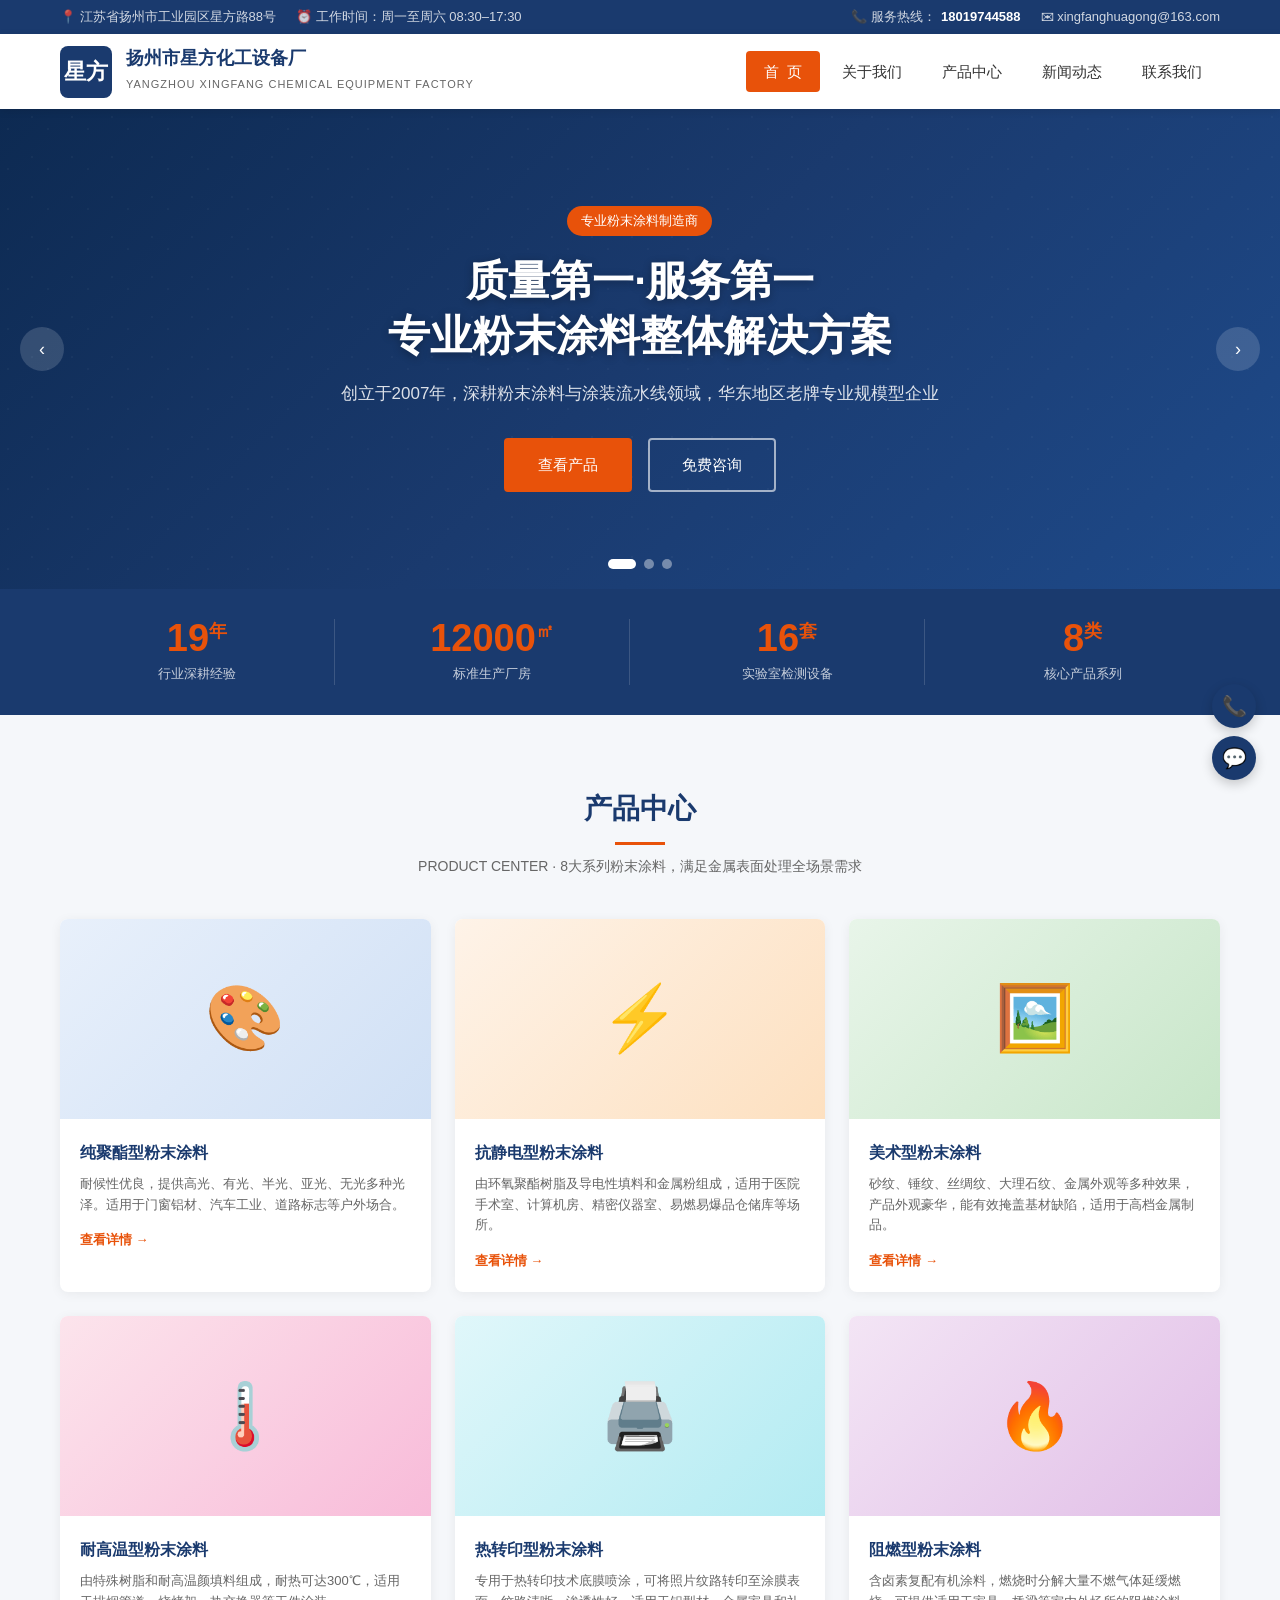
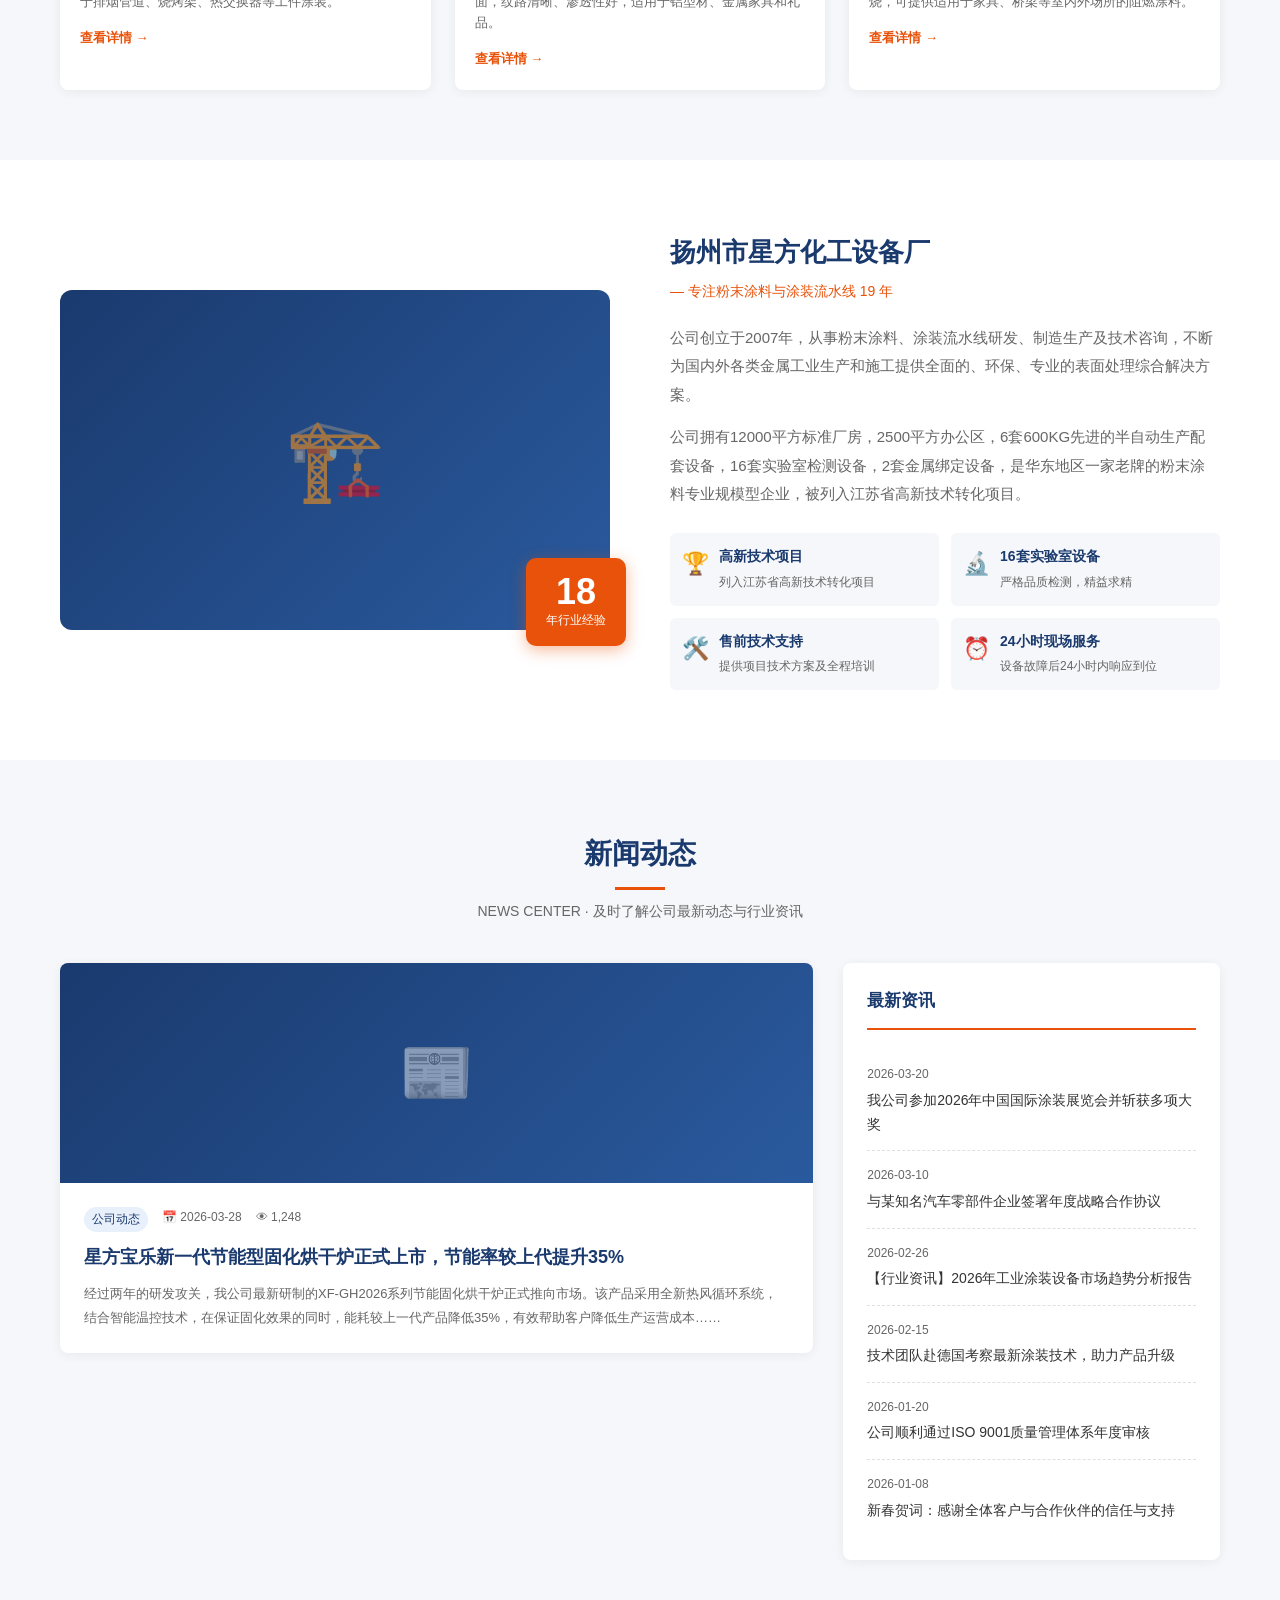
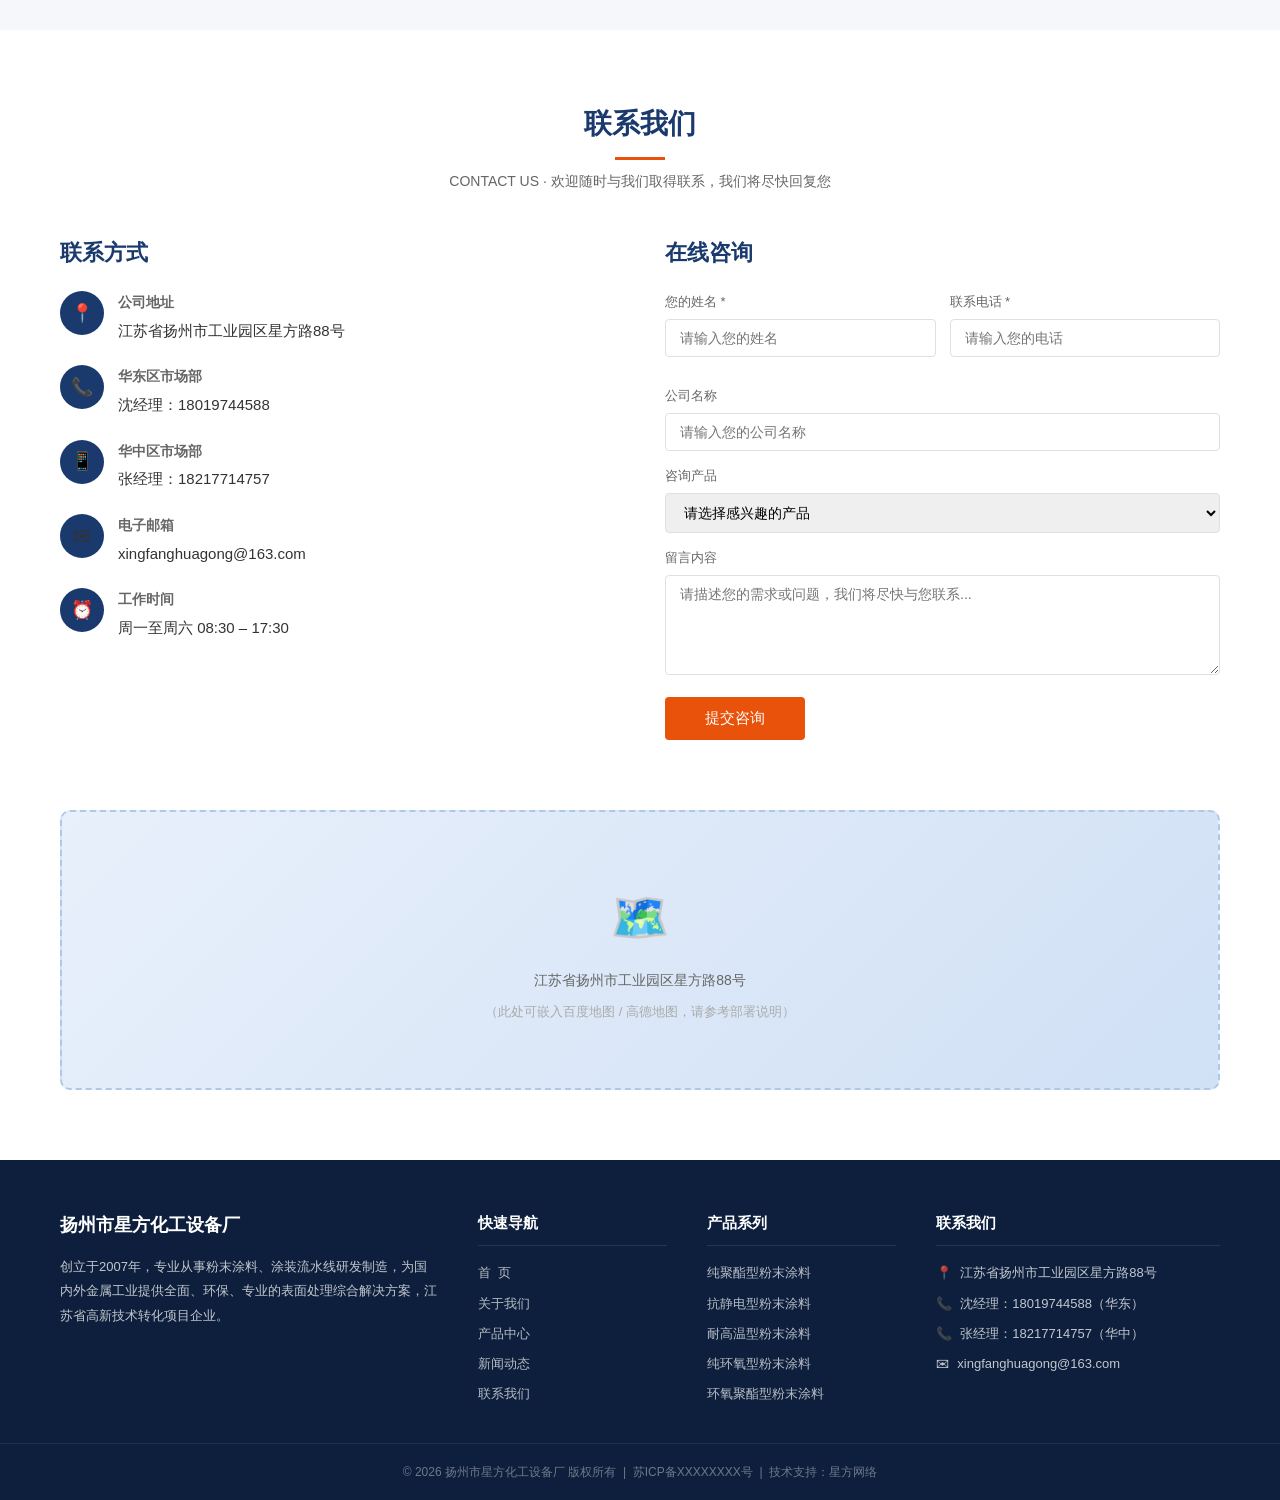
==== commit d4ba5251: "更新真实公司信息、产品和联系方式（来自PDF）" ====
--- a/index.html
+++ b/index.html
@@ -3,8 +3,8 @@
 <head>
   <meta charset="UTF-8" />
   <meta name="viewport" content="width=device-width, initial-scale=1.0" />
-  <title>扬州星方宝乐涂装设备有限公司 - 专业涂装设备制造商</title>
-  <meta name="description" content="扬州星方宝乐涂装设备有限公司，专业从事工业涂装设备、喷漆生产线、前处理设备的研发与制造，为客户提供一站式涂装解决方案。" />
+  <title>扬州市星方化工设备厂 - 专业粉末涂料制造商</title>
+  <meta name="description" content="扬州市星方化工设备厂，专业从事粉末涂料、涂装流水线研发制造，提供全面、环保、专业的表面处理综合解决方案，江苏省高新技术转化项目企业。" />
   <link rel="stylesheet" href="css/style.css" />
 </head>
 <body>
@@ -17,8 +17,8 @@
       <span>⏰ 工作时间：周一至周六 08:30–17:30</span>
     </div>
     <div class="top-bar-right">
-      <span>📞 服务热线：<strong style="color:#fff">0514-8888-0000</strong></span>
-      <a href="mailto:info@xingfangbaole.com">✉ info@xingfangbaole.com</a>
+      <span>📞 服务热线：<strong style="color:#fff">18019744588</strong></span>
+      <a href="mailto:xingfanghuagong@163.com">✉ xingfanghuagong@163.com</a>
     </div>
   </div>
 </div>
@@ -29,8 +29,8 @@
     <div class="logo">
       <div class="logo-icon">星方</div>
       <div class="logo-text">
-        <h1>扬州星方宝乐涂装设备有限公司</h1>
-        <span>YANGZHOU XINGFANG BAOLE COATING EQUIPMENT CO., LTD.</span>
+        <h1>扬州市星方化工设备厂</h1>
+        <span>YANGZHOU XINGFANG CHEMICAL EQUIPMENT FACTORY</span>
       </div>
     </div>
     <div class="hamburger" id="hamburger">
@@ -54,9 +54,9 @@
     <div class="banner-slide banner-slide-1">
       <div class="banner-bg-pattern"></div>
       <div class="banner-content">
-        <div class="banner-tag">专业涂装设备制造商</div>
-        <h2>高效·精准·耐久<br>工业涂装整体解决方案</h2>
-        <p>自主研发，18年深耕涂装行业，服务全国500+企业客户</p>
+        <div class="banner-tag">专业粉末涂料制造商</div>
+        <h2>质量第一·服务第一<br>专业粉末涂料整体解决方案</h2>
+        <p>创立于2007年，深耕粉末涂料与涂装流水线领域，华东地区老牌专业规模型企业</p>
         <div class="banner-btns">
           <a href="products.html" class="btn-primary">查看产品</a>
           <a href="contact.html" class="btn-outline">免费咨询</a>
@@ -68,9 +68,9 @@
     <div class="banner-slide banner-slide-2">
       <div class="banner-bg-pattern"></div>
       <div class="banner-content">
-        <div class="banner-tag">环保节能新技术</div>
-        <h2>绿色涂装·节能减排<br>助力企业ESG达标</h2>
-        <p>符合国家最新环保标准，VOC排放达标，助力绿色制造</p>
+        <div class="banner-tag">江苏省高新技术转化项目</div>
+        <h2>重防腐·抗静电·耐高温<br>高尖端粉末涂料专家</h2>
+        <p>重防腐、低温、防静电、绝缘、抗菌粉末均为高尖端产品，获客户和同行广泛认可</p>
         <div class="banner-btns">
           <a href="about.html" class="btn-primary">了解更多</a>
           <a href="contact.html" class="btn-outline">预约参观</a>
@@ -83,8 +83,8 @@
       <div class="banner-bg-pattern"></div>
       <div class="banner-content">
         <div class="banner-tag">一站式服务</div>
-        <h2>设计·制造·安装·维保<br>全生命周期服务保障</h2>
-        <p>专业工程师团队，24小时响应，让您的设备始终高效运转</p>
+        <h2>售前技术支持·培训·维保<br>全周期专业服务保障</h2>
+        <p>24小时现场响应，节能效益评估，预防性维护，专业工程师团队全程护航</p>
         <div class="banner-btns">
           <a href="contact.html" class="btn-primary">立即咨询</a>
           <a href="products.html" class="btn-outline">产品目录</a>
@@ -106,20 +106,20 @@
 <section class="stats-bar">
   <div class="container">
     <div class="stat-item">
-      <div class="stat-number"><span class="count-up" data-target="18">0</span><sup>年</sup></div>
+      <div class="stat-number"><span class="count-up" data-target="19">0</span><sup>年</sup></div>
       <div class="stat-label">行业深耕经验</div>
     </div>
     <div class="stat-item">
-      <div class="stat-number"><span class="count-up" data-target="500">0</span><sup>+</sup></div>
-      <div class="stat-label">服务客户数量</div>
+      <div class="stat-number"><span class="count-up" data-target="12000">0</span><sup>㎡</sup></div>
+      <div class="stat-label">标准生产厂房</div>
     </div>
     <div class="stat-item">
-      <div class="stat-number"><span class="count-up" data-target="200">0</span><sup>+</sup></div>
-      <div class="stat-label">产品型号规格</div>
+      <div class="stat-number"><span class="count-up" data-target="16">0</span><sup>套</sup></div>
+      <div class="stat-label">实验室检测设备</div>
     </div>
     <div class="stat-item">
-      <div class="stat-number"><span class="count-up" data-target="50">0</span><sup>+</sup></div>
-      <div class="stat-label">技术专利证书</div>
+      <div class="stat-number"><span class="count-up" data-target="8">0</span><sup>类</sup></div>
+      <div class="stat-label">核心产品系列</div>
     </div>
   </div>
 </section>
@@ -129,24 +129,33 @@
   <div class="container">
     <div class="section-title">
       <h2>产品中心</h2>
-      <p>PRODUCT CENTER · 覆盖工业涂装全工序，满足多行业定制需求</p>
+      <p>PRODUCT CENTER · 8大系列粉末涂料，满足金属表面处理全场景需求</p>
     </div>
     <div class="products-grid">
 
       <div class="product-card">
-        <div class="product-img">🏭</div>
-        <div class="product-info">
-          <h3>喷漆生产线</h3>
-          <p>全自动/半自动喷漆流水线，适用于汽车零配件、机械设备、家电外壳等行业，效率高、均匀度好。</p>
-          <a href="products.html" class="product-link">查看详情 →</a>
-        </div>
-      </div>
-
-      <div class="product-card">
-        <div class="product-img">⚙️</div>
-        <div class="product-info">
-          <h3>前处理设备</h3>
-          <p>脱脂、除锈、磷化、钝化一体化前处理线，为涂装工序提供最佳底材，大幅提升涂层附着力。</p>
+        <div class="product-img">🎨</div>
+        <div class="product-info">
+          <h3>纯聚酯型粉末涂料</h3>
+          <p>耐候性优良，提供高光、有光、半光、亚光、无光多种光泽。适用于门窗铝材、汽车工业、道路标志等户外场合。</p>
+          <a href="products.html" class="product-link">查看详情 →</a>
+        </div>
+      </div>
+
+      <div class="product-card">
+        <div class="product-img">⚡</div>
+        <div class="product-info">
+          <h3>抗静电型粉末涂料</h3>
+          <p>由环氧聚酯树脂及导电性填料和金属粉组成，适用于医院手术室、计算机房、精密仪器室、易燃易爆品仓储库等场所。</p>
+          <a href="products.html" class="product-link">查看详情 →</a>
+        </div>
+      </div>
+
+      <div class="product-card">
+        <div class="product-img">🖼️</div>
+        <div class="product-info">
+          <h3>美术型粉末涂料</h3>
+          <p>砂纹、锤纹、丝绸纹、大理石纹、金属外观等多种效果，产品外观豪华，能有效掩盖基材缺陷，适用于高档金属制品。</p>
           <a href="products.html" class="product-link">查看详情 →</a>
         </div>
       </div>
@@ -154,35 +163,26 @@
       <div class="product-card">
         <div class="product-img">🌡️</div>
         <div class="product-info">
-          <h3>固化烘干设备</h3>
-          <p>热风循环烘干炉、红外线固化炉，精准控温，节能降耗，确保涂层快速、均匀固化。</p>
-          <a href="products.html" class="product-link">查看详情 →</a>
-        </div>
-      </div>
-
-      <div class="product-card">
-        <div class="product-img">💨</div>
-        <div class="product-info">
-          <h3>环保废气处理</h3>
-          <p>活性炭吸附+催化燃烧、UV光解、水帘机等环保处理设备，VOC排放稳定达标，符合最新标准。</p>
-          <a href="products.html" class="product-link">查看详情 →</a>
-        </div>
-      </div>
-
-      <div class="product-card">
-        <div class="product-img">🚗</div>
-        <div class="product-info">
-          <h3>输送悬挂系统</h3>
-          <p>积放式悬挂输送链、地面输送链，多种输送形式可选，满足不同工件尺寸和节拍要求。</p>
-          <a href="products.html" class="product-link">查看详情 →</a>
-        </div>
-      </div>
-
-      <div class="product-card">
-        <div class="product-img">🔧</div>
-        <div class="product-info">
-          <h3>粉末涂装设备</h3>
-          <p>全套粉末喷涂流水线，包含喷粉房、静电喷枪、流化桶、回收系统，颜色切换快捷方便。</p>
+          <h3>耐高温型粉末涂料</h3>
+          <p>由特殊树脂和耐高温颜填料组成，耐热可达300℃，适用于排烟管道、烧烤架、热交换器等工件涂装。</p>
+          <a href="products.html" class="product-link">查看详情 →</a>
+        </div>
+      </div>
+
+      <div class="product-card">
+        <div class="product-img">🖨️</div>
+        <div class="product-info">
+          <h3>热转印型粉末涂料</h3>
+          <p>专用于热转印技术底膜喷涂，可将照片纹路转印至涂膜表面，纹路清晰、渗透性好，适用于铝型材、金属家具和礼品。</p>
+          <a href="products.html" class="product-link">查看详情 →</a>
+        </div>
+      </div>
+
+      <div class="product-card">
+        <div class="product-img">🔥</div>
+        <div class="product-info">
+          <h3>阻燃型粉末涂料</h3>
+          <p>含卤素复配有机涂料，燃烧时分解大量不燃气体延缓燃烧，可提供适用于家具、桥梁等室内外场所的阻燃涂料。</p>
           <a href="products.html" class="product-link">查看详情 →</a>
         </div>
       </div>
@@ -203,37 +203,37 @@
         </div>
       </div>
       <div class="about-text">
-        <h2>扬州星方宝乐涂装设备有限公司</h2>
-        <div class="sub-title">— 专注工业涂装设备制造 18 年</div>
-        <p>公司成立于2006年，坐落于"中国工业涂装之乡"扬州，专业从事工业涂装设备的研发、设计、制造、安装与服务，是集自动化喷涂生产线、前处理设备、固化烘干设备为一体的综合性制造企业。</p>
-        <p>公司拥有现代化厂房16000平方米，在职员工260余人，工程技术人员80余名。先后获得50余项国家专利，通过ISO 9001质量管理体系认证，产品远销20余省市，服务客户超过500家。</p>
+        <h2>扬州市星方化工设备厂</h2>
+        <div class="sub-title">— 专注粉末涂料与涂装流水线 19 年</div>
+        <p>公司创立于2007年，从事粉末涂料、涂装流水线研发、制造生产及技术咨询，不断为国内外各类金属工业生产和施工提供全面的、环保、专业的表面处理综合解决方案。</p>
+        <p>公司拥有12000平方标准厂房，2500平方办公区，6套600KG先进的半自动生产配套设备，16套实验室检测设备，2套金属绑定设备，是华东地区一家老牌的粉末涂料专业规模型企业，被列入江苏省高新技术转化项目。</p>
         <div class="about-features">
           <div class="about-feature">
             <span class="icon">🏆</span>
             <div>
-              <h4>ISO 9001认证</h4>
-              <p>质量管理体系认证，品质有保障</p>
+              <h4>高新技术项目</h4>
+              <p>列入江苏省高新技术转化项目</p>
             </div>
           </div>
           <div class="about-feature">
             <span class="icon">🔬</span>
             <div>
-              <h4>自主研发</h4>
-              <p>50+项专利，持续技术创新</p>
+              <h4>16套实验室设备</h4>
+              <p>严格品质检测，精益求精</p>
             </div>
           </div>
           <div class="about-feature">
             <span class="icon">🛠️</span>
             <div>
-              <h4>全程服务</h4>
-              <p>设计→安装→调试→维保一站式</p>
+              <h4>售前技术支持</h4>
+              <p>提供项目技术方案及全程培训</p>
             </div>
           </div>
           <div class="about-feature">
-            <span class="icon">🌿</span>
+            <span class="icon">⏰</span>
             <div>
-              <h4>绿色环保</h4>
-              <p>符合国家最新环保排放标准</p>
+              <h4>24小时现场服务</h4>
+              <p>设备故障后24小时内响应到位</p>
             </div>
           </div>
         </div>
@@ -315,22 +315,22 @@
         <div class="contact-item">
           <div class="icon">📞</div>
           <div>
-            <h4>销售热线</h4>
-            <p>0514-8888-0000 / 0514-8888-0001</p>
+            <h4>华东区市场部</h4>
+            <p>沈经理：18019744588</p>
           </div>
         </div>
         <div class="contact-item">
           <div class="icon">📱</div>
           <div>
-            <h4>手机 / 微信</h4>
-            <p>138-0000-8888（王经理）</p>
+            <h4>华中区市场部</h4>
+            <p>张经理：18217714757</p>
           </div>
         </div>
         <div class="contact-item">
           <div class="icon">✉</div>
           <div>
             <h4>电子邮箱</h4>
-            <p>info@xingfangbaole.com</p>
+            <p>xingfanghuagong@163.com</p>
           </div>
         </div>
         <div class="contact-item">
@@ -362,12 +362,15 @@
             <label>咨询产品</label>
             <select name="product">
               <option value="">请选择感兴趣的产品</option>
-              <option>喷漆生产线</option>
-              <option>前处理设备</option>
-              <option>固化烘干设备</option>
-              <option>环保废气处理设备</option>
-              <option>输送悬挂系统</option>
-              <option>粉末涂装设备</option>
+              <option>纯聚酯型粉末涂料</option>
+              <option>抗静电型粉末涂料</option>
+              <option>美术型粉末涂料</option>
+              <option>耐高温型粉末涂料</option>
+              <option>热转印型粉末涂料</option>
+              <option>阻燃型粉末涂料</option>
+              <option>纯环氧型粉末涂料</option>
+              <option>环氧聚酯型粉末涂料</option>
+              <option>涂装流水线</option>
               <option>其他</option>
             </select>
           </div>
@@ -399,8 +402,8 @@
     <div class="container">
       <div class="footer-grid">
         <div class="footer-about">
-          <div class="footer-logo">扬州星方宝乐涂装设备有限公司</div>
-          <p>专注工业涂装设备制造18年，为客户提供高效、环保、可靠的涂装整体解决方案。产品涵盖喷漆生产线、前处理设备、烘干固化设备等全系列产品。</p>
+          <div class="footer-logo">扬州市星方化工设备厂</div>
+          <p>创立于2007年，专业从事粉末涂料、涂装流水线研发制造，为国内外金属工业提供全面、环保、专业的表面处理综合解决方案，江苏省高新技术转化项目企业。</p>
         </div>
         <div class="footer-col">
           <h4>快速导航</h4>
@@ -415,20 +418,20 @@
         <div class="footer-col">
           <h4>产品系列</h4>
           <ul>
-            <li><a href="products.html">喷漆生产线</a></li>
-            <li><a href="products.html">前处理设备</a></li>
-            <li><a href="products.html">固化烘干设备</a></li>
-            <li><a href="products.html">环保废气处理</a></li>
-            <li><a href="products.html">粉末涂装设备</a></li>
+            <li><a href="products.html">纯聚酯型粉末涂料</a></li>
+            <li><a href="products.html">抗静电型粉末涂料</a></li>
+            <li><a href="products.html">耐高温型粉末涂料</a></li>
+            <li><a href="products.html">纯环氧型粉末涂料</a></li>
+            <li><a href="products.html">环氧聚酯型粉末涂料</a></li>
           </ul>
         </div>
         <div class="footer-col">
           <h4>联系我们</h4>
           <ul class="footer-contact">
             <li><span>📍</span><span>江苏省扬州市工业园区星方路88号</span></li>
-            <li><span>📞</span><span>0514-8888-0000</span></li>
-            <li><span>📱</span><span>138-0000-8888</span></li>
-            <li><span>✉</span><span>info@xingfangbaole.com</span></li>
+            <li><span>📞</span><span>沈经理：18019744588（华东）</span></li>
+            <li><span>📞</span><span>张经理：18217714757（华中）</span></li>
+            <li><span>✉</span><span>xingfanghuagong@163.com</span></li>
           </ul>
         </div>
       </div>
@@ -436,7 +439,7 @@
   </div>
   <div class="footer-bottom">
     <div class="container">
-      © 2026 扬州星方宝乐涂装设备有限公司 版权所有 &nbsp;|&nbsp;
+      © 2026 扬州市星方化工设备厂 版权所有 &nbsp;|&nbsp;
       <a href="#">苏ICP备XXXXXXXX号</a> &nbsp;|&nbsp;
       技术支持：<a href="#">星方网络</a>
     </div>
@@ -445,7 +448,7 @@
 
 <!-- ===== 悬浮服务按钮 ===== -->
 <div class="float-service">
-  <div class="float-btn" onclick="window.location.href='tel:05148888000'">
+  <div class="float-btn" onclick="window.location.href='tel:18019744588'">
     📞<span class="tooltip">电话咨询</span>
   </div>
   <div class="float-btn" onclick="document.getElementById('contact').scrollIntoView({behavior:'smooth'})">
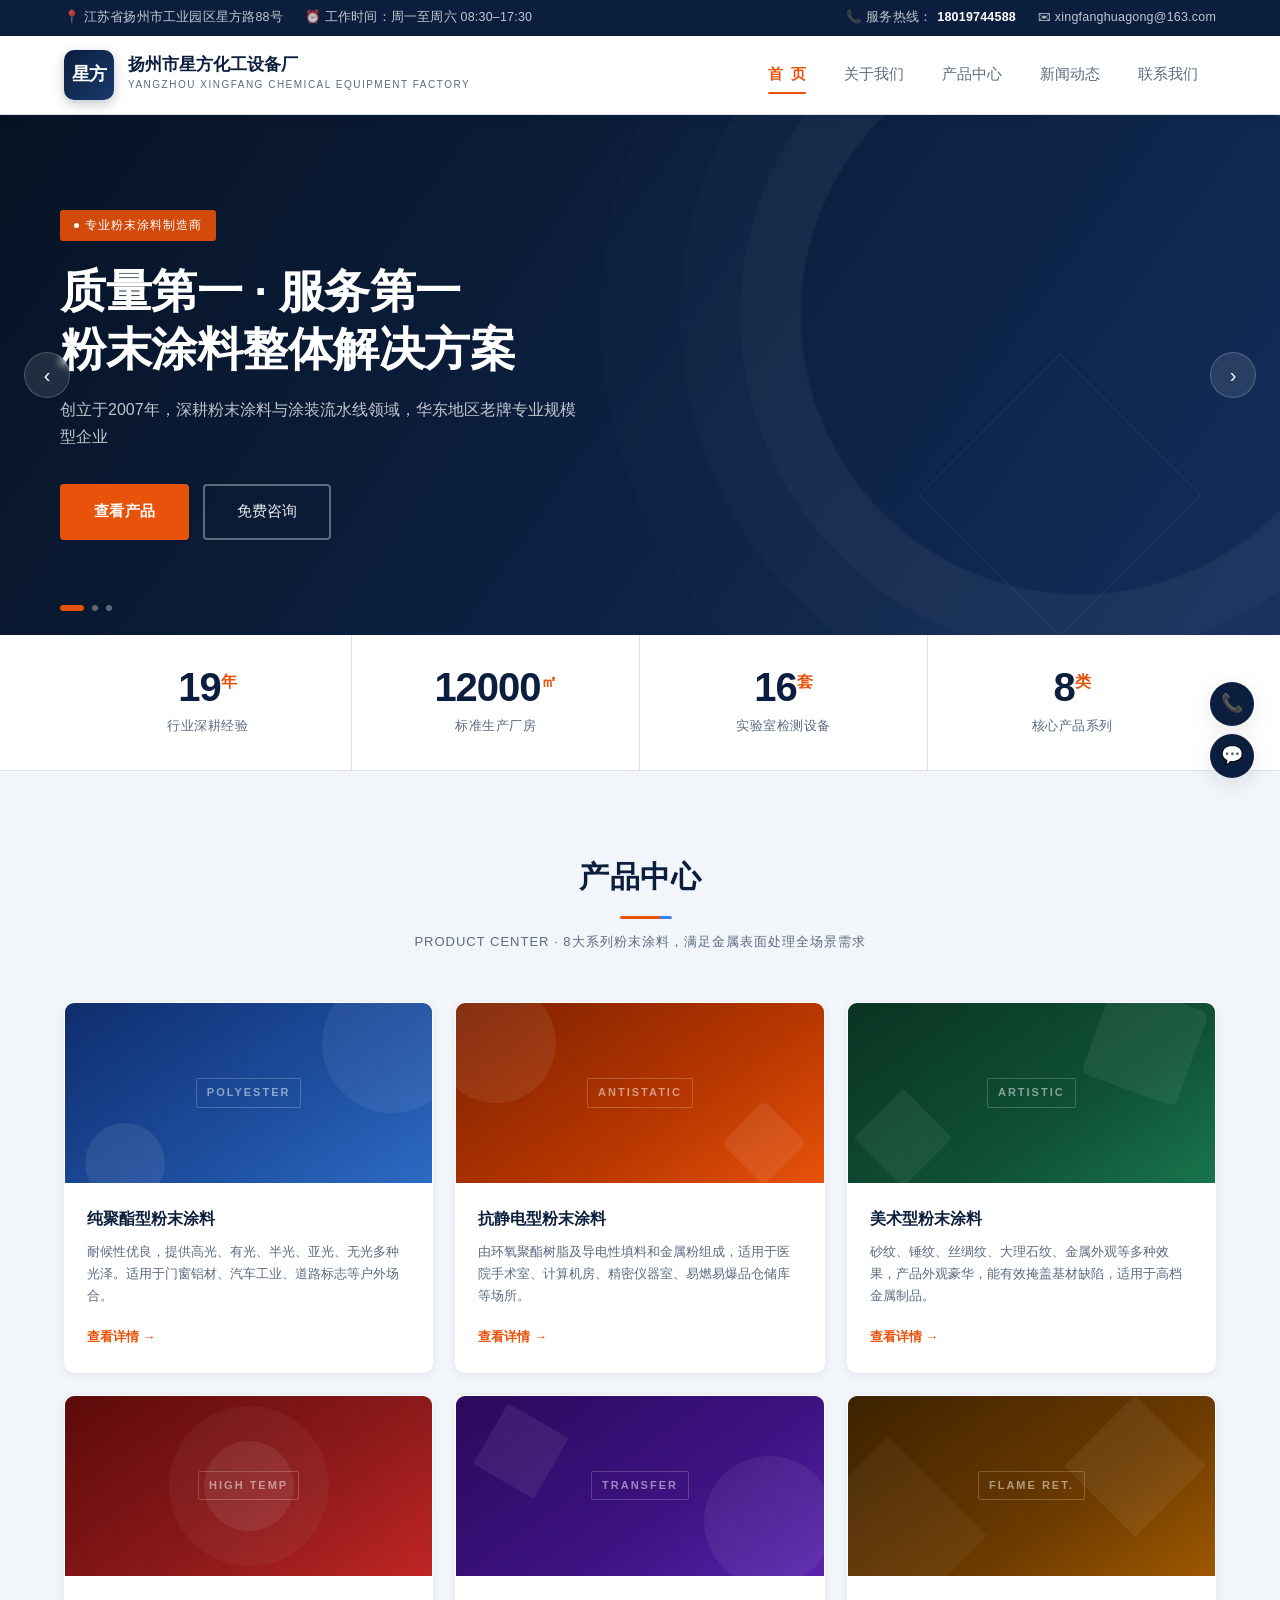
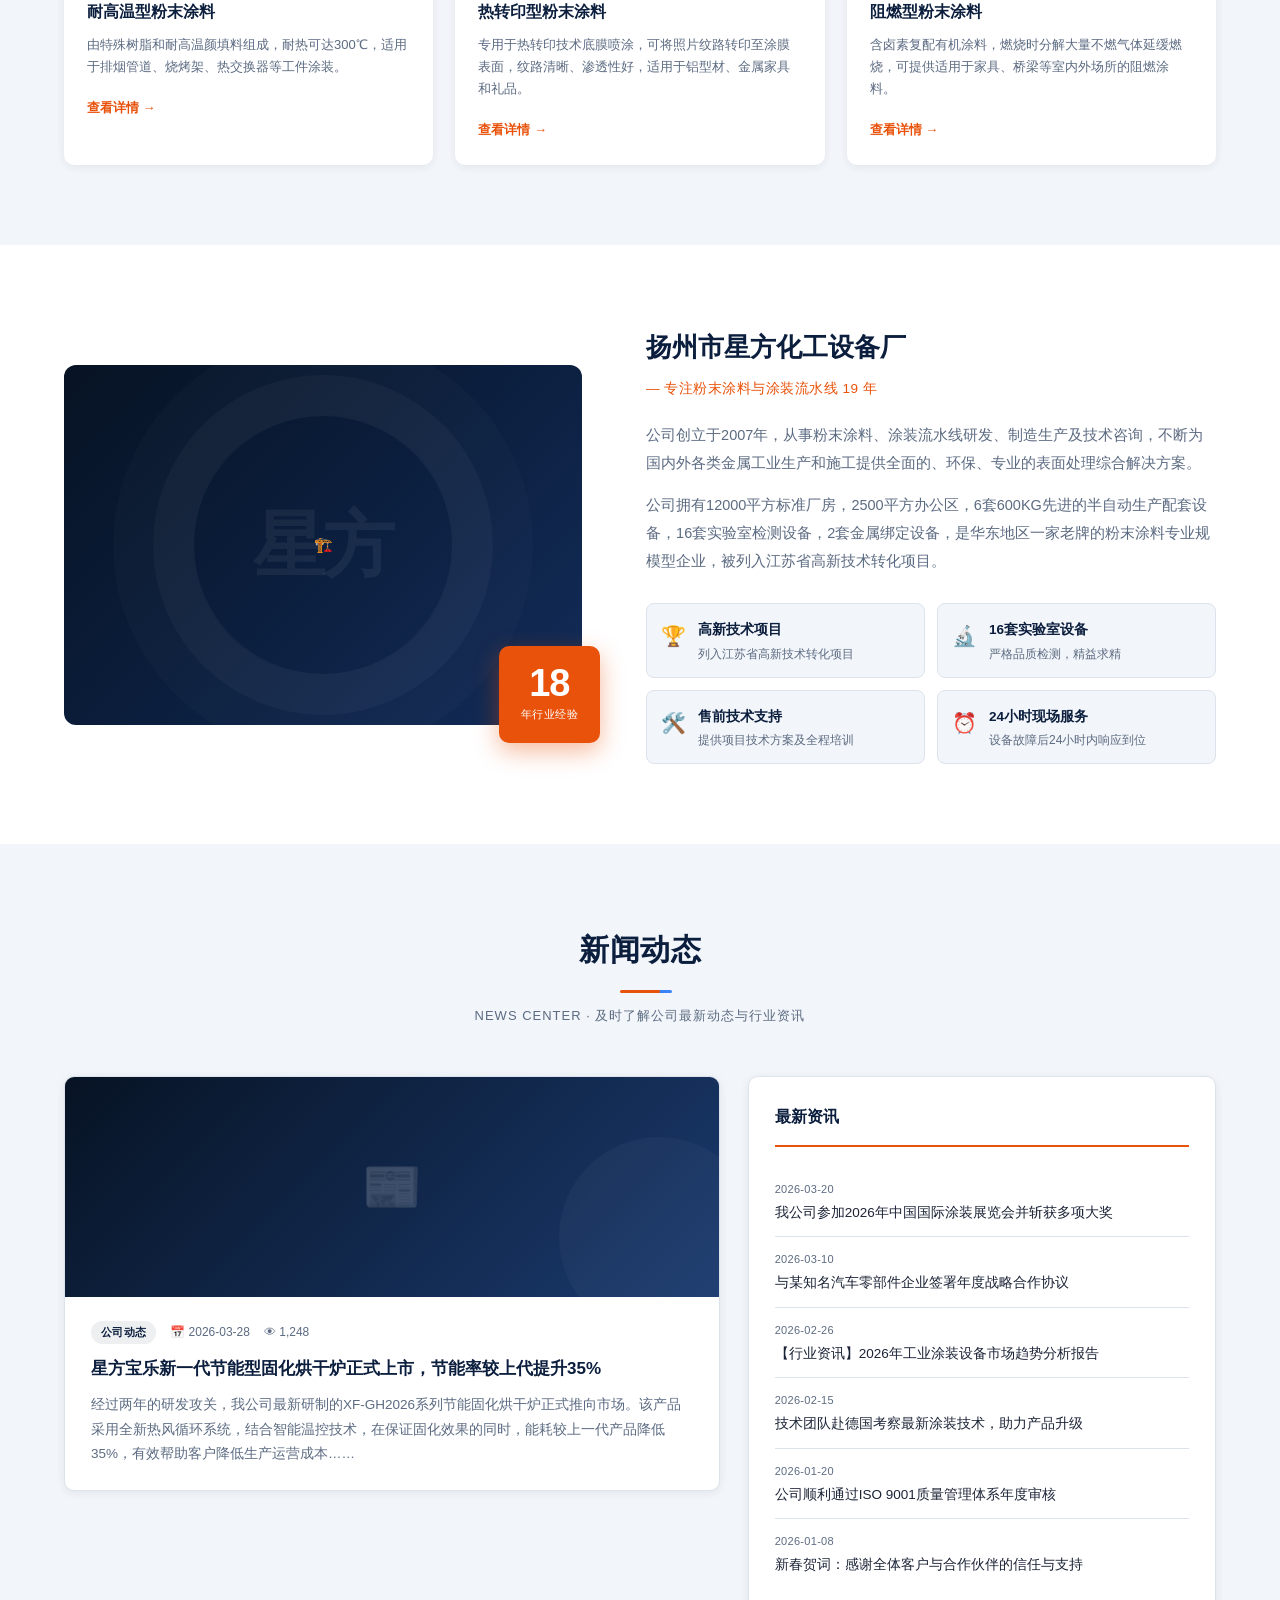
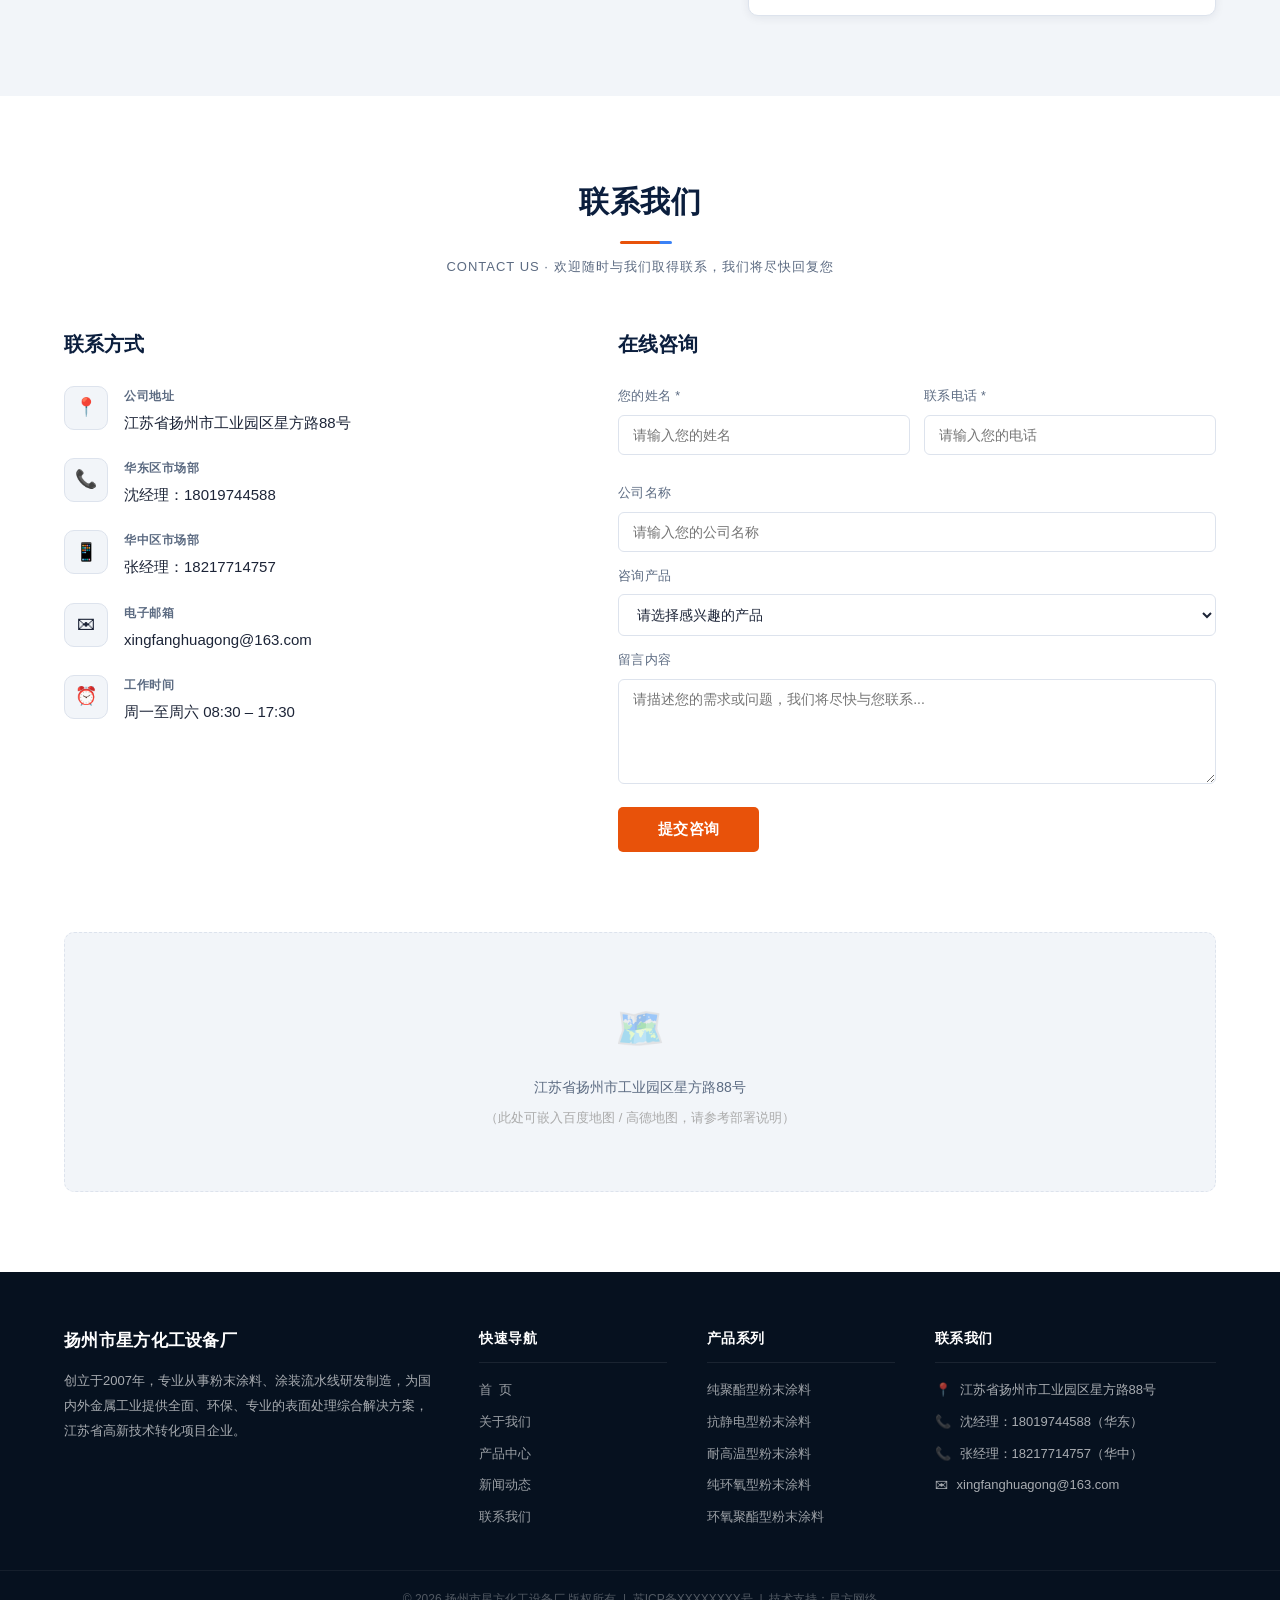
==== commit 9e4dbaf6: "优化网站视觉设计：重构CSS、Banner布局及滚动动画 - 全面升级配色和排版（深海军蓝 + 工业橙体系） - Banner 改为左对齐，加几何装饰层，高度520px - 导航栏改为底部下划线 ac" ====
--- a/index.html
+++ b/index.html
@@ -55,7 +55,7 @@
       <div class="banner-bg-pattern"></div>
       <div class="banner-content">
         <div class="banner-tag">专业粉末涂料制造商</div>
-        <h2>质量第一·服务第一<br>专业粉末涂料整体解决方案</h2>
+        <h2>质量第一 · 服务第一<br>粉末涂料整体解决方案</h2>
         <p>创立于2007年，深耕粉末涂料与涂装流水线领域，华东地区老牌专业规模型企业</p>
         <div class="banner-btns">
           <a href="products.html" class="btn-primary">查看产品</a>
@@ -69,7 +69,7 @@
       <div class="banner-bg-pattern"></div>
       <div class="banner-content">
         <div class="banner-tag">江苏省高新技术转化项目</div>
-        <h2>重防腐·抗静电·耐高温<br>高尖端粉末涂料专家</h2>
+        <h2>重防腐 · 抗静电 · 耐高温<br>高尖端粉末涂料专家</h2>
         <p>重防腐、低温、防静电、绝缘、抗菌粉末均为高尖端产品，获客户和同行广泛认可</p>
         <div class="banner-btns">
           <a href="about.html" class="btn-primary">了解更多</a>
@@ -82,8 +82,8 @@
     <div class="banner-slide banner-slide-3">
       <div class="banner-bg-pattern"></div>
       <div class="banner-content">
-        <div class="banner-tag">一站式服务</div>
-        <h2>售前技术支持·培训·维保<br>全周期专业服务保障</h2>
+        <div class="banner-tag">一站式全周期服务</div>
+        <h2>售前支持 · 培训 · 维保<br>专业工程师团队护航</h2>
         <p>24小时现场响应，节能效益评估，预防性维护，专业工程师团队全程护航</p>
         <div class="banner-btns">
           <a href="contact.html" class="btn-primary">立即咨询</a>
@@ -125,7 +125,7 @@
 </section>
 
 <!-- ===== 产品中心 ===== -->
-<section class="products-section">
+<section class="products-section reveal">
   <div class="container">
     <div class="section-title">
       <h2>产品中心</h2>
@@ -134,7 +134,9 @@
     <div class="products-grid">
 
       <div class="product-card">
-        <div class="product-img">🎨</div>
+        <div class="product-img">
+          <span class="product-img-label">POLYESTER</span>
+        </div>
         <div class="product-info">
           <h3>纯聚酯型粉末涂料</h3>
           <p>耐候性优良，提供高光、有光、半光、亚光、无光多种光泽。适用于门窗铝材、汽车工业、道路标志等户外场合。</p>
@@ -143,7 +145,9 @@
       </div>
 
       <div class="product-card">
-        <div class="product-img">⚡</div>
+        <div class="product-img">
+          <span class="product-img-label">ANTISTATIC</span>
+        </div>
         <div class="product-info">
           <h3>抗静电型粉末涂料</h3>
           <p>由环氧聚酯树脂及导电性填料和金属粉组成，适用于医院手术室、计算机房、精密仪器室、易燃易爆品仓储库等场所。</p>
@@ -152,7 +156,9 @@
       </div>
 
       <div class="product-card">
-        <div class="product-img">🖼️</div>
+        <div class="product-img">
+          <span class="product-img-label">ARTISTIC</span>
+        </div>
         <div class="product-info">
           <h3>美术型粉末涂料</h3>
           <p>砂纹、锤纹、丝绸纹、大理石纹、金属外观等多种效果，产品外观豪华，能有效掩盖基材缺陷，适用于高档金属制品。</p>
@@ -161,7 +167,9 @@
       </div>
 
       <div class="product-card">
-        <div class="product-img">🌡️</div>
+        <div class="product-img">
+          <span class="product-img-label">HIGH TEMP</span>
+        </div>
         <div class="product-info">
           <h3>耐高温型粉末涂料</h3>
           <p>由特殊树脂和耐高温颜填料组成，耐热可达300℃，适用于排烟管道、烧烤架、热交换器等工件涂装。</p>
@@ -170,7 +178,9 @@
       </div>
 
       <div class="product-card">
-        <div class="product-img">🖨️</div>
+        <div class="product-img">
+          <span class="product-img-label">TRANSFER</span>
+        </div>
         <div class="product-info">
           <h3>热转印型粉末涂料</h3>
           <p>专用于热转印技术底膜喷涂，可将照片纹路转印至涂膜表面，纹路清晰、渗透性好，适用于铝型材、金属家具和礼品。</p>
@@ -179,7 +189,9 @@
       </div>
 
       <div class="product-card">
-        <div class="product-img">🔥</div>
+        <div class="product-img">
+          <span class="product-img-label">FLAME RET.</span>
+        </div>
         <div class="product-info">
           <h3>阻燃型粉末涂料</h3>
           <p>含卤素复配有机涂料，燃烧时分解大量不燃气体延缓燃烧，可提供适用于家具、桥梁等室内外场所的阻燃涂料。</p>
@@ -192,7 +204,7 @@
 </section>
 
 <!-- ===== 关于我们 ===== -->
-<section class="about-section">
+<section class="about-section reveal">
   <div class="container">
     <div class="about-grid">
       <div class="about-img-box">
@@ -243,7 +255,7 @@
 </section>
 
 <!-- ===== 新闻动态 ===== -->
-<section class="news-section">
+<section class="news-section reveal">
   <div class="container">
     <div class="section-title">
       <h2>新闻动态</h2>
@@ -296,7 +308,7 @@
 </section>
 
 <!-- ===== 联系我们 ===== -->
-<section class="contact-section" id="contact">
+<section class="contact-section reveal" id="contact">
   <div class="container">
     <div class="section-title">
       <h2>联系我们</h2>
--- a/css/style.css
+++ b/css/style.css
@@ -1,29 +1,37 @@
 /* =============================================
-   扬州星方宝乐涂装设备有限公司 - 官网样式
+   扬州星方宝乐涂装设备有限公司 - 官网样式 v2
    ============================================= */
 
+/* ---------- 全局变量 ---------- */
+:root {
+  --primary:       #0b1e3d;
+  --primary-mid:   #1a3a6e;
+  --accent:        #e8520a;
+  --accent-hover:  #c94208;
+  --sky:           #3b82f6;
+  --light-bg:      #f2f5f9;
+  --text:          #1c2437;
+  --text-light:    #5c6b82;
+  --border:        #dde3ed;
+  --white:         #ffffff;
+  --shadow-sm:     0 2px 10px rgba(11,30,61,0.07);
+  --shadow-md:     0 6px 24px rgba(11,30,61,0.10);
+  --shadow-lg:     0 16px 48px rgba(11,30,61,0.15);
+  --ease:          cubic-bezier(0.4, 0, 0.2, 1);
+}
+
 /* ---------- 全局重置 ---------- */
-* {
-  margin: 0;
-  padding: 0;
-  box-sizing: border-box;
-}
-
-:root {
-  --primary:   #1a3a6e;   /* 深蓝 */
-  --accent:    #e8520a;   /* 橙红 */
-  --light-bg:  #f5f7fa;
-  --text:      #333333;
-  --text-light:#666666;
-  --border:    #e0e0e0;
-  --white:     #ffffff;
-}
+*, *::before, *::after { margin: 0; padding: 0; box-sizing: border-box; }
+
+html { scroll-behavior: smooth; }
 
 body {
-  font-family: "Microsoft YaHei", "微软雅黑", Arial, sans-serif;
+  font-family: "Microsoft YaHei", "微软雅黑", "PingFang SC", Arial, sans-serif;
   color: var(--text);
   font-size: 15px;
-  line-height: 1.7;
+  line-height: 1.75;
+  background: var(--white);
+  -webkit-font-smoothing: antialiased;
 }
 
 a { text-decoration: none; color: inherit; }
@@ -33,40 +41,69 @@
 .container {
   max-width: 1200px;
   margin: 0 auto;
-  padding: 0 20px;
-}
-
+  padding: 0 24px;
+}
+
+/* ---------- 通用区块标题 ---------- */
 .section-title {
   text-align: center;
-  margin-bottom: 40px;
+  margin-bottom: 48px;
 }
 .section-title h2 {
-  font-size: 28px;
+  font-size: 30px;
+  font-weight: 700;
   color: var(--primary);
-  position: relative;
   display: inline-block;
-  padding-bottom: 12px;
+  position: relative;
+  padding-bottom: 16px;
+  letter-spacing: 0.5px;
 }
 .section-title h2::after {
   content: "";
   position: absolute;
   bottom: 0; left: 50%;
   transform: translateX(-50%);
-  width: 50px; height: 3px;
+  width: 40px; height: 3px;
   background: var(--accent);
+  border-radius: 2px;
+}
+.section-title h2::before {
+  content: "";
+  position: absolute;
+  bottom: 0; left: 50%;
+  transform: translateX(calc(-50% + 24px));
+  width: 16px; height: 3px;
+  background: var(--sky);
+  border-radius: 2px;
 }
 .section-title p {
   color: var(--text-light);
-  margin-top: 10px;
-  font-size: 14px;
-}
+  margin-top: 12px;
+  font-size: 13px;
+  letter-spacing: 1px;
+}
+
+/* ---------- 滚动入场动画 ---------- */
+.reveal {
+  opacity: 0;
+  transform: translateY(28px);
+  transition: opacity 0.65s var(--ease), transform 0.65s var(--ease);
+}
+.reveal.visible {
+  opacity: 1;
+  transform: none;
+}
+.reveal-delay-1 { transition-delay: 0.1s; }
+.reveal-delay-2 { transition-delay: 0.2s; }
+.reveal-delay-3 { transition-delay: 0.3s; }
 
 /* ---------- 顶部信息栏 ---------- */
 .top-bar {
   background: var(--primary);
-  color: rgba(255,255,255,0.8);
-  font-size: 13px;
-  padding: 6px 0;
+  color: rgba(255,255,255,0.75);
+  font-size: 12.5px;
+  padding: 7px 0;
+  letter-spacing: 0.2px;
 }
 .top-bar .container {
   display: flex;
@@ -75,28 +112,29 @@
   flex-wrap: wrap;
   gap: 6px;
 }
-.top-bar a { color: rgba(255,255,255,0.8); }
+.top-bar a { color: rgba(255,255,255,0.75); transition: color 0.2s; }
 .top-bar a:hover { color: #fff; }
 .top-bar-left, .top-bar-right {
   display: flex;
-  gap: 20px;
+  gap: 22px;
   align-items: center;
 }
 .top-bar span { display: flex; align-items: center; gap: 5px; }
 
 /* ---------- 导航栏 ---------- */
 .navbar {
-  background: #fff;
-  box-shadow: 0 2px 8px rgba(0,0,0,0.1);
+  background: var(--white);
+  border-bottom: 1px solid var(--border);
   position: sticky;
   top: 0;
   z-index: 1000;
+  box-shadow: 0 2px 12px rgba(11,30,61,0.06);
 }
 .navbar .container {
   display: flex;
   align-items: center;
   justify-content: space-between;
-  height: 75px;
+  height: 78px;
 }
 .logo {
   display: flex;
@@ -104,46 +142,74 @@
   gap: 14px;
 }
 .logo-icon {
-  width: 52px; height: 52px;
-  background: var(--primary);
-  border-radius: 8px;
+  width: 50px; height: 50px;
+  background: linear-gradient(135deg, var(--primary), var(--primary-mid));
+  border-radius: 10px;
   display: flex; align-items: center; justify-content: center;
-  font-size: 22px; color: #fff; font-weight: bold;
+  font-size: 18px; color: #fff; font-weight: 800;
+  letter-spacing: -0.5px;
+  flex-shrink: 0;
+  box-shadow: 0 4px 12px rgba(11,30,61,0.25);
+}
+.logo-text {
+  display: flex;
+  flex-direction: column;
+  gap: 3px;
 }
 .logo-text h1 {
-  font-size: 18px;
+  font-size: 17px;
   color: var(--primary);
   font-weight: 700;
-  line-height: 1.2;
+  line-height: 1;
 }
 .logo-text span {
-  font-size: 11px;
+  font-size: 10px;
   color: var(--text-light);
-  letter-spacing: 1px;
+  letter-spacing: 1.5px;
+  font-weight: 400;
 }
 .nav-menu {
   display: flex;
-  gap: 4px;
+  align-items: center;
+  gap: 2px;
 }
 .nav-menu li a {
   display: block;
-  padding: 8px 18px;
-  font-size: 15px;
-  color: var(--text);
-  border-radius: 4px;
-  transition: all 0.2s;
+  padding: 10px 18px;
+  font-size: 14.5px;
+  color: var(--text-light);
+  border-radius: 6px;
+  position: relative;
+  transition: color 0.2s var(--ease);
   white-space: nowrap;
-}
-.nav-menu li a:hover,
+  font-weight: 500;
+}
+.nav-menu li a::after {
+  content: '';
+  position: absolute;
+  bottom: 4px; left: 18px; right: 18px;
+  height: 2px;
+  background: var(--accent);
+  border-radius: 1px;
+  transform: scaleX(0);
+  transition: transform 0.25s var(--ease);
+  transform-origin: left;
+}
+.nav-menu li a:hover {
+  color: var(--primary);
+}
+.nav-menu li a:hover::after {
+  transform: scaleX(1);
+}
 .nav-menu li a.active {
-  background: var(--primary);
-  color: #fff;
-}
-.nav-menu li a.active {
-  background: var(--accent);
-}
-
-/* 汉堡菜单按钮（移动端） */
+  color: var(--accent);
+  font-weight: 600;
+}
+.nav-menu li a.active::after {
+  transform: scaleX(1);
+}
+
+/* 汉堡菜单（移动端） */
 .hamburger {
   display: none;
   flex-direction: column;
@@ -156,18 +222,18 @@
   background: var(--primary);
   transition: all 0.3s;
   display: block;
-}
-
-/* ---------- 轮播 Banner ---------- */
+  border-radius: 2px;
+}
+
+/* ---------- Banner 轮播 ---------- */
 .banner {
   position: relative;
   overflow: hidden;
-  background: var(--primary);
-  height: 480px;
+  height: 520px;
 }
 .banner-slides {
   display: flex;
-  transition: transform 0.6s ease;
+  transition: transform 0.65s var(--ease);
   height: 100%;
 }
 .banner-slide {
@@ -176,383 +242,709 @@
   position: relative;
   display: flex;
   align-items: center;
-  justify-content: center;
-}
-.banner-slide-1 { background: linear-gradient(135deg, #0d2a52 0%, #1a3a6e 50%, #1e4a8a 100%); }
-.banner-slide-2 { background: linear-gradient(135deg, #1a2d1a 0%, #1e4a1e 50%, #0f2f0f 100%); }
-.banner-slide-3 { background: linear-gradient(135deg, #3a1a00 0%, #6e3a0d 50%, #8a4a1e 100%); }
-
+  justify-content: flex-start;
+}
+
+.banner-slide-1 {
+  background: linear-gradient(125deg, #071324 0%, #0b1e3d 45%, #122e5a 100%);
+}
+.banner-slide-2 {
+  background: linear-gradient(125deg, #071a0b 0%, #0d2a12 45%, #0f3318 100%);
+}
+.banner-slide-3 {
+  background: linear-gradient(125deg, #1a0900 0%, #2d1100 45%, #3d1800 100%);
+}
+
+/* 几何装饰层 */
 .banner-bg-pattern {
   position: absolute; inset: 0;
-  background-image:
-    radial-gradient(circle at 20% 50%, rgba(255,255,255,0.03) 1px, transparent 1px),
-    radial-gradient(circle at 80% 20%, rgba(255,255,255,0.03) 1px, transparent 1px);
-  background-size: 40px 40px;
-}
+  overflow: hidden;
+  pointer-events: none;
+}
+.banner-bg-pattern::before {
+  content: '';
+  position: absolute;
+  right: -80px; top: -80px;
+  width: 560px; height: 560px;
+  border-radius: 50%;
+  border: 1px solid rgba(255,255,255,0.04);
+  box-shadow:
+    0 0 0 60px rgba(255,255,255,0.025),
+    0 0 0 120px rgba(255,255,255,0.015),
+    0 0 0 200px rgba(255,255,255,0.007);
+}
+.banner-bg-pattern::after {
+  content: '';
+  position: absolute;
+  right: 120px; bottom: 40px;
+  width: 200px; height: 200px;
+  border: 1px solid rgba(255,255,255,0.06);
+  transform: rotate(45deg);
+}
+
 .banner-content {
   position: relative;
-  text-align: center;
+  z-index: 2;
   color: #fff;
-  padding: 0 20px;
-  max-width: 800px;
+  padding: 0 60px;
+  max-width: 720px;
+  text-align: left;
 }
 .banner-tag {
+  display: inline-flex;
+  align-items: center;
+  gap: 6px;
+  background: rgba(232,82,10,0.9);
+  color: #fff;
+  padding: 5px 14px;
+  border-radius: 3px;
+  font-size: 12px;
+  letter-spacing: 1px;
+  margin-bottom: 22px;
+  font-weight: 500;
+}
+.banner-tag::before {
+  content: '';
+  width: 5px; height: 5px;
+  background: #fff;
+  border-radius: 50%;
   display: inline-block;
-  background: var(--accent);
-  color: #fff;
-  padding: 4px 14px;
-  border-radius: 20px;
-  font-size: 13px;
+}
+.banner-content h2 {
+  font-size: 46px;
+  font-weight: 700;
+  line-height: 1.25;
   margin-bottom: 18px;
-}
-.banner-content h2 {
-  font-size: 42px;
-  font-weight: 700;
-  line-height: 1.3;
-  margin-bottom: 16px;
-  text-shadow: 0 2px 8px rgba(0,0,0,0.3);
+  letter-spacing: -0.5px;
+}
+.banner-content h2 em {
+  font-style: normal;
+  color: var(--accent);
 }
 .banner-content p {
-  font-size: 17px;
-  color: rgba(255,255,255,0.85);
-  margin-bottom: 30px;
+  font-size: 16px;
+  color: rgba(255,255,255,0.75);
+  margin-bottom: 34px;
+  max-width: 520px;
+  line-height: 1.7;
 }
 .banner-btns {
   display: flex;
-  gap: 16px;
-  justify-content: center;
+  gap: 14px;
   flex-wrap: wrap;
 }
 .btn-primary {
   background: var(--accent);
   color: #fff;
-  padding: 12px 32px;
+  padding: 13px 32px;
   border-radius: 4px;
-  font-size: 15px;
-  transition: all 0.2s;
+  font-size: 14.5px;
+  font-weight: 600;
+  transition: all 0.25s var(--ease);
   border: 2px solid var(--accent);
-}
-.btn-primary:hover { background: #c94208; border-color: #c94208; transform: translateY(-2px); }
+  letter-spacing: 0.3px;
+}
+.btn-primary:hover {
+  background: var(--accent-hover);
+  border-color: var(--accent-hover);
+  transform: translateY(-2px);
+  box-shadow: 0 6px 20px rgba(232,82,10,0.35);
+}
 .btn-outline {
   background: transparent;
+  color: rgba(255,255,255,0.9);
+  padding: 13px 32px;
+  border-radius: 4px;
+  font-size: 14.5px;
+  font-weight: 500;
+  border: 2px solid rgba(255,255,255,0.35);
+  transition: all 0.25s var(--ease);
+}
+.btn-outline:hover {
+  background: rgba(255,255,255,0.1);
+  border-color: rgba(255,255,255,0.7);
+  transform: translateY(-2px);
+}
+
+.banner-prev, .banner-next {
+  position: absolute;
+  top: 50%; transform: translateY(-50%);
+  background: rgba(255,255,255,0.1);
+  backdrop-filter: blur(4px);
   color: #fff;
-  padding: 12px 32px;
-  border-radius: 4px;
-  font-size: 15px;
-  border: 2px solid rgba(255,255,255,0.6);
+  border: 1px solid rgba(255,255,255,0.2);
+  width: 46px; height: 46px;
+  border-radius: 50%;
+  font-size: 20px;
+  cursor: pointer;
   transition: all 0.2s;
-}
-.btn-outline:hover { background: rgba(255,255,255,0.1); border-color: #fff; transform: translateY(-2px); }
-
-.banner-prev, .banner-next {
-  position: absolute;
-  top: 50%; transform: translateY(-50%);
-  background: rgba(255,255,255,0.15);
-  color: #fff;
-  border: none;
-  width: 44px; height: 44px;
-  border-radius: 50%;
-  font-size: 18px;
-  cursor: pointer;
-  transition: background 0.2s;
   z-index: 10;
   display: flex; align-items: center; justify-content: center;
 }
-.banner-prev { left: 20px; }
-.banner-next { right: 20px; }
-.banner-prev:hover, .banner-next:hover { background: rgba(255,255,255,0.3); }
+.banner-prev { left: 24px; }
+.banner-next { right: 24px; }
+.banner-prev:hover, .banner-next:hover {
+  background: rgba(255,255,255,0.2);
+  border-color: rgba(255,255,255,0.5);
+}
 
 .banner-dots {
   position: absolute;
-  bottom: 20px; left: 50%;
-  transform: translateX(-50%);
+  bottom: 24px; left: 60px;
   display: flex; gap: 8px;
 }
 .banner-dots span {
-  width: 10px; height: 10px;
+  width: 6px; height: 6px;
   border-radius: 50%;
-  background: rgba(255,255,255,0.4);
+  background: rgba(255,255,255,0.35);
   cursor: pointer;
-  transition: all 0.2s;
-}
-.banner-dots span.active { background: #fff; width: 28px; border-radius: 5px; }
+  transition: all 0.25s;
+}
+.banner-dots span.active {
+  background: var(--accent);
+  width: 24px;
+  border-radius: 3px;
+}
 
 /* ---------- 统计数字 ---------- */
 .stats-bar {
-  background: var(--primary);
-  padding: 30px 0;
+  background: var(--white);
+  padding: 0;
+  border-bottom: 1px solid var(--border);
 }
 .stats-bar .container {
   display: grid;
   grid-template-columns: repeat(4, 1fr);
-  gap: 20px;
+}
+.stat-item {
+  padding: 32px 20px;
   text-align: center;
-}
-.stat-item {
-  color: #fff;
-  border-right: 1px solid rgba(255,255,255,0.15);
+  border-right: 1px solid var(--border);
+  position: relative;
+  transition: background 0.2s;
 }
 .stat-item:last-child { border-right: none; }
+.stat-item::before {
+  content: '';
+  position: absolute;
+  top: 0; left: 0; right: 0;
+  height: 3px;
+  background: transparent;
+  transition: background 0.2s;
+}
+.stat-item:hover::before {
+  background: var(--accent);
+}
 .stat-number {
-  font-size: 38px;
-  font-weight: 700;
+  font-size: 40px;
+  font-weight: 800;
+  color: var(--primary);
+  line-height: 1;
+  letter-spacing: -1px;
+}
+.stat-number sup {
+  font-size: 16px;
+  font-weight: 600;
   color: var(--accent);
-  line-height: 1;
-}
-.stat-number sup { font-size: 18px; }
-.stat-label { font-size: 13px; color: rgba(255,255,255,0.75); margin-top: 6px; }
+  letter-spacing: 0;
+}
+.stat-label {
+  font-size: 13px;
+  color: var(--text-light);
+  margin-top: 8px;
+  letter-spacing: 0.5px;
+}
 
 /* ---------- 产品中心 ---------- */
 .products-section {
-  padding: 70px 0;
+  padding: 80px 0;
   background: var(--light-bg);
 }
 .products-grid {
   display: grid;
   grid-template-columns: repeat(3, 1fr);
-  gap: 24px;
+  gap: 22px;
 }
 .product-card {
-  background: #fff;
-  border-radius: 8px;
+  background: var(--white);
+  border-radius: 10px;
   overflow: hidden;
-  box-shadow: 0 2px 12px rgba(0,0,0,0.06);
-  transition: all 0.3s;
+  box-shadow: var(--shadow-sm);
+  transition: all 0.3s var(--ease);
+  border: 1px solid transparent;
 }
 .product-card:hover {
   transform: translateY(-6px);
-  box-shadow: 0 8px 24px rgba(0,0,0,0.12);
-}
+  box-shadow: var(--shadow-lg);
+  border-color: var(--border);
+}
+
+/* 产品图片区 - CSS纯色几何设计 */
 .product-img {
-  height: 200px;
-  display: flex; align-items: center; justify-content: center;
-  font-size: 64px;
-  background: linear-gradient(135deg, #e8f0fb 0%, #d0e0f5 100%);
-}
-.product-card:nth-child(2) .product-img { background: linear-gradient(135deg, #fef3e8 0%, #fde0c0 100%); }
-.product-card:nth-child(3) .product-img { background: linear-gradient(135deg, #e8f5e9 0%, #c8e6c9 100%); }
-.product-card:nth-child(4) .product-img { background: linear-gradient(135deg, #fce4ec 0%, #f8bbd9 100%); }
-.product-card:nth-child(5) .product-img { background: linear-gradient(135deg, #e0f7fa 0%, #b2ebf2 100%); }
-.product-card:nth-child(6) .product-img { background: linear-gradient(135deg, #f3e5f5 0%, #e1bee7 100%); }
-.product-info { padding: 20px; }
+  height: 180px;
+  position: relative;
+  overflow: hidden;
+  display: flex;
+  align-items: center;
+  justify-content: center;
+}
+.product-img::before,
+.product-img::after {
+  content: '';
+  position: absolute;
+  border-radius: 50%;
+  transition: transform 0.4s var(--ease);
+}
+.product-card:hover .product-img::before {
+  transform: scale(1.15);
+}
+.product-card:hover .product-img::after {
+  transform: scale(1.1) rotate(15deg);
+}
+
+/* 产品1：纯聚酯 - 深蓝系 */
+.products-grid .product-card:nth-child(1) .product-img {
+  background: linear-gradient(145deg, #0f2d6e 0%, #1e4fa0 60%, #2d6bc4 100%);
+}
+.products-grid .product-card:nth-child(1) .product-img::before {
+  width: 140px; height: 140px;
+  background: rgba(255,255,255,0.06);
+  right: -30px; top: -30px;
+}
+.products-grid .product-card:nth-child(1) .product-img::after {
+  width: 80px; height: 80px;
+  background: rgba(255,255,255,0.08);
+  left: 20px; bottom: -20px;
+}
+
+/* 产品2：抗静电 - 深橙系 */
+.products-grid .product-card:nth-child(2) .product-img {
+  background: linear-gradient(145deg, #7c2000 0%, #b83700 60%, #e8520a 100%);
+}
+.products-grid .product-card:nth-child(2) .product-img::before {
+  width: 120px; height: 120px;
+  background: rgba(255,255,255,0.07);
+  left: -20px; top: -20px;
+}
+.products-grid .product-card:nth-child(2) .product-img::after {
+  width: 60px; height: 60px;
+  background: rgba(255,255,255,0.08);
+  right: 30px; bottom: 10px;
+  border-radius: 6px;
+  transform: rotate(45deg);
+}
+
+/* 产品3：美术型 - 深绿系 */
+.products-grid .product-card:nth-child(3) .product-img {
+  background: linear-gradient(145deg, #0a3322 0%, #0f5035 60%, #18754e 100%);
+}
+.products-grid .product-card:nth-child(3) .product-img::before {
+  width: 100px; height: 100px;
+  background: rgba(255,255,255,0.06);
+  right: 20px; top: -10px;
+  border-radius: 8px;
+  transform: rotate(20deg);
+}
+.products-grid .product-card:nth-child(3) .product-img::after {
+  width: 70px; height: 70px;
+  background: rgba(255,255,255,0.06);
+  left: 20px; bottom: 10px;
+  border-radius: 4px;
+  transform: rotate(45deg);
+}
+
+/* 产品4：耐高温 - 深红系 */
+.products-grid .product-card:nth-child(4) .product-img {
+  background: linear-gradient(145deg, #5c0a0a 0%, #8f1a1a 60%, #c02525 100%);
+}
+.products-grid .product-card:nth-child(4) .product-img::before {
+  width: 160px; height: 160px;
+  background: rgba(255,255,255,0.04);
+  left: 50%; top: 50%;
+  transform: translate(-50%, -50%);
+}
+.products-grid .product-card:nth-child(4) .product-img::after {
+  width: 90px; height: 90px;
+  background: rgba(255,255,255,0.07);
+  left: 50%; top: 50%;
+  transform: translate(-50%, -50%);
+}
+
+/* 产品5：热转印 - 深紫系 */
+.products-grid .product-card:nth-child(5) .product-img {
+  background: linear-gradient(145deg, #2a0a5c 0%, #3d1282 60%, #5a24ad 100%);
+}
+.products-grid .product-card:nth-child(5) .product-img::before {
+  width: 130px; height: 130px;
+  background: rgba(255,255,255,0.06);
+  right: -10px; bottom: -10px;
+}
+.products-grid .product-card:nth-child(5) .product-img::after {
+  width: 70px; height: 70px;
+  background: rgba(255,255,255,0.07);
+  left: 30px; top: 20px;
+  border-radius: 2px;
+  transform: rotate(30deg);
+}
+
+/* 产品6：阻燃型 - 深琥珀系 */
+.products-grid .product-card:nth-child(6) .product-img {
+  background: linear-gradient(145deg, #3d2200 0%, #6b3a00 60%, #9e5800 100%);
+}
+.products-grid .product-card:nth-child(6) .product-img::before {
+  width: 100px; height: 100px;
+  background: rgba(255,255,255,0.06);
+  right: 30px; top: 20px;
+  border-radius: 0;
+  transform: rotate(45deg);
+}
+.products-grid .product-card:nth-child(6) .product-img::after {
+  width: 140px; height: 140px;
+  background: rgba(255,255,255,0.04);
+  left: -30px; bottom: -30px;
+  border-radius: 0;
+  transform: rotate(45deg);
+}
+
+/* 产品卡片内的标签文字 */
+.product-img-label {
+  position: relative;
+  z-index: 2;
+  color: rgba(255,255,255,0.5);
+  font-size: 11px;
+  font-weight: 600;
+  letter-spacing: 2px;
+  text-transform: uppercase;
+  border: 1px solid rgba(255,255,255,0.2);
+  padding: 4px 10px;
+  border-radius: 2px;
+}
+
+.product-info { padding: 22px; }
 .product-info h3 {
-  font-size: 16px;
+  font-size: 15.5px;
   color: var(--primary);
-  margin-bottom: 8px;
+  margin-bottom: 9px;
+  font-weight: 600;
 }
 .product-info p {
   font-size: 13px;
   color: var(--text-light);
-  line-height: 1.6;
-  margin-bottom: 14px;
+  line-height: 1.7;
+  margin-bottom: 16px;
 }
 .product-link {
   font-size: 13px;
   color: var(--accent);
   font-weight: 600;
-  display: flex; align-items: center; gap: 4px;
+  display: inline-flex;
+  align-items: center;
+  gap: 4px;
   transition: gap 0.2s;
 }
 .product-card:hover .product-link { gap: 8px; }
 
 /* ---------- 关于我们 ---------- */
 .about-section {
-  padding: 70px 0;
-  background: #fff;
+  padding: 80px 0;
+  background: var(--white);
 }
 .about-grid {
   display: grid;
-  grid-template-columns: 1fr 1fr;
-  gap: 60px;
+  grid-template-columns: 1fr 1.1fr;
+  gap: 64px;
   align-items: center;
 }
 .about-img-box {
   position: relative;
 }
 .about-img-main {
-  background: linear-gradient(135deg, #1a3a6e, #2a5a9e);
+  background: linear-gradient(135deg, #071324 0%, #0b1e3d 50%, #132d5a 100%);
   border-radius: 12px;
-  height: 340px;
+  height: 360px;
   display: flex; align-items: center; justify-content: center;
-  font-size: 80px;
-  color: rgba(255,255,255,0.6);
   overflow: hidden;
+  position: relative;
+}
+.about-img-main::before {
+  content: '';
+  position: absolute;
+  width: 260px; height: 260px;
+  border-radius: 50%;
+  border: 1px solid rgba(255,255,255,0.05);
+  box-shadow:
+    0 0 0 40px rgba(255,255,255,0.03),
+    0 0 0 80px rgba(255,255,255,0.015);
+  left: 50%; top: 50%;
+  transform: translate(-50%, -50%);
+}
+.about-img-main::after {
+  content: '星方';
+  position: absolute;
+  font-size: 72px;
+  font-weight: 800;
+  color: rgba(255,255,255,0.06);
+  letter-spacing: -2px;
 }
 .about-img-badge {
   position: absolute;
-  bottom: -16px; right: -16px;
+  bottom: -18px; right: -18px;
   background: var(--accent);
   color: #fff;
-  padding: 16px 20px;
+  padding: 18px 22px;
   border-radius: 10px;
   text-align: center;
-  box-shadow: 0 4px 16px rgba(232,82,10,0.4);
-}
-.about-img-badge .years { font-size: 36px; font-weight: 700; line-height: 1; }
-.about-img-badge .years-label { font-size: 12px; }
+  box-shadow: 0 8px 24px rgba(232,82,10,0.4);
+}
+.about-img-badge .years {
+  font-size: 38px;
+  font-weight: 800;
+  line-height: 1;
+  letter-spacing: -1px;
+}
+.about-img-badge .years-label { font-size: 11px; margin-top: 3px; letter-spacing: 0.5px; }
 .about-text h2 {
   font-size: 26px;
   color: var(--primary);
   margin-bottom: 6px;
+  font-weight: 700;
 }
 .about-text .sub-title {
   color: var(--accent);
-  font-size: 14px;
-  margin-bottom: 20px;
+  font-size: 13.5px;
+  margin-bottom: 22px;
+  letter-spacing: 0.5px;
 }
 .about-text p {
   color: var(--text-light);
-  margin-bottom: 14px;
+  margin-bottom: 15px;
   line-height: 1.9;
+  font-size: 14.5px;
 }
 .about-features {
   display: grid;
   grid-template-columns: 1fr 1fr;
   gap: 12px;
-  margin-top: 24px;
+  margin-top: 28px;
 }
 .about-feature {
   display: flex;
   align-items: flex-start;
-  gap: 10px;
-  padding: 12px;
+  gap: 12px;
+  padding: 14px;
   background: var(--light-bg);
-  border-radius: 6px;
-}
-.about-feature .icon { font-size: 22px; flex-shrink: 0; }
-.about-feature h4 { font-size: 14px; color: var(--primary); margin-bottom: 2px; }
-.about-feature p { font-size: 12px; color: var(--text-light); margin: 0; }
+  border-radius: 8px;
+  border: 1px solid var(--border);
+  transition: all 0.2s;
+}
+.about-feature:hover {
+  border-color: rgba(232,82,10,0.3);
+  background: #fff;
+}
+.about-feature .icon { font-size: 20px; flex-shrink: 0; margin-top: 1px; }
+.about-feature h4 { font-size: 13.5px; color: var(--primary); margin-bottom: 3px; font-weight: 600; }
+.about-feature p { font-size: 12px; color: var(--text-light); margin: 0; line-height: 1.5; }
 
 /* ---------- 新闻动态 ---------- */
 .news-section {
-  padding: 70px 0;
+  padding: 80px 0;
   background: var(--light-bg);
 }
 .news-grid {
   display: grid;
-  grid-template-columns: 2fr 1fr;
-  gap: 30px;
+  grid-template-columns: 1.4fr 1fr;
+  gap: 28px;
 }
 .news-main .news-card {
-  background: #fff;
-  border-radius: 8px;
+  background: var(--white);
+  border-radius: 10px;
   overflow: hidden;
-  box-shadow: 0 2px 12px rgba(0,0,0,0.06);
-  margin-bottom: 24px;
-}
+  box-shadow: var(--shadow-sm);
+  border: 1px solid var(--border);
+  transition: box-shadow 0.3s;
+}
+.news-main .news-card:hover { box-shadow: var(--shadow-md); }
 .news-img {
   height: 220px;
-  background: linear-gradient(135deg, #1a3a6e, #2a5a9e);
+  background: linear-gradient(135deg, #071324, #1a3a6e);
   display: flex; align-items: center; justify-content: center;
-  font-size: 60px; color: rgba(255,255,255,0.5);
-}
-.news-body { padding: 24px; }
+  font-size: 48px;
+  color: rgba(255,255,255,0.2);
+  position: relative;
+  overflow: hidden;
+}
+.news-img::after {
+  content: '';
+  position: absolute;
+  width: 200px; height: 200px;
+  border-radius: 50%;
+  background: rgba(255,255,255,0.03);
+  right: -40px; bottom: -40px;
+}
+.news-body { padding: 24px 26px; }
 .news-meta {
   display: flex; gap: 14px;
-  font-size: 12px; color: var(--text-light);
-  margin-bottom: 10px;
+  font-size: 12px;
+  color: var(--text-light);
+  margin-bottom: 12px;
+  align-items: center;
 }
 .news-meta .tag {
-  background: #e8f0fb; color: var(--primary);
-  padding: 2px 8px; border-radius: 20px;
-}
-.news-body h3 { font-size: 18px; color: var(--primary); margin-bottom: 10px; }
-.news-body p { font-size: 13px; color: var(--text-light); line-height: 1.8; }
-
-.news-list { background: #fff; border-radius: 8px; padding: 24px; box-shadow: 0 2px 12px rgba(0,0,0,0.06); }
-.news-list h3 { font-size: 17px; color: var(--primary); margin-bottom: 20px; padding-bottom: 12px; border-bottom: 2px solid var(--accent); }
+  background: rgba(11,30,61,0.07);
+  color: var(--primary);
+  padding: 2px 10px;
+  border-radius: 20px;
+  font-size: 11px;
+  font-weight: 600;
+  letter-spacing: 0.3px;
+}
+.news-body h3 { font-size: 17px; color: var(--primary); margin-bottom: 12px; line-height: 1.5; font-weight: 600; }
+.news-body p { font-size: 13.5px; color: var(--text-light); line-height: 1.8; }
+
+.news-list {
+  background: var(--white);
+  border-radius: 10px;
+  padding: 26px;
+  box-shadow: var(--shadow-sm);
+  border: 1px solid var(--border);
+}
+.news-list h3 {
+  font-size: 16px;
+  color: var(--primary);
+  margin-bottom: 20px;
+  padding-bottom: 14px;
+  border-bottom: 2px solid var(--accent);
+  font-weight: 600;
+}
 .news-list-item {
-  padding: 14px 0;
-  border-bottom: 1px dashed var(--border);
+  padding: 13px 0;
+  border-bottom: 1px solid var(--border);
   cursor: pointer;
+  transition: padding-left 0.2s;
 }
 .news-list-item:last-child { border-bottom: none; }
-.news-list-item .date { font-size: 12px; color: var(--text-light); margin-bottom: 4px; }
-.news-list-item .title { font-size: 14px; color: var(--text); transition: color 0.2s; }
+.news-list-item:hover { padding-left: 6px; }
+.news-list-item .date {
+  font-size: 11px;
+  color: var(--text-light);
+  margin-bottom: 4px;
+  letter-spacing: 0.3px;
+}
+.news-list-item .title {
+  font-size: 13.5px;
+  color: var(--text);
+  line-height: 1.5;
+  transition: color 0.2s;
+}
 .news-list-item:hover .title { color: var(--accent); }
 
 /* ---------- 联系我们 ---------- */
 .contact-section {
-  padding: 70px 0;
-  background: #fff;
+  padding: 80px 0;
+  background: var(--white);
 }
 .contact-grid {
   display: grid;
-  grid-template-columns: 1fr 1fr;
-  gap: 50px;
-}
-.contact-info h3 { font-size: 22px; color: var(--primary); margin-bottom: 20px; }
+  grid-template-columns: 1fr 1.2fr;
+  gap: 56px;
+}
+.contact-info h3 { font-size: 20px; color: var(--primary); margin-bottom: 24px; font-weight: 600; }
 .contact-item {
   display: flex;
-  gap: 14px;
+  gap: 16px;
   margin-bottom: 22px;
   align-items: flex-start;
 }
 .contact-item .icon {
   width: 44px; height: 44px;
-  background: var(--primary);
-  border-radius: 50%;
+  background: var(--light-bg);
+  border: 1px solid var(--border);
+  border-radius: 10px;
   display: flex; align-items: center; justify-content: center;
   font-size: 18px;
   flex-shrink: 0;
-}
-.contact-item h4 { font-size: 14px; color: var(--text-light); margin-bottom: 3px; }
+  transition: all 0.2s;
+}
+.contact-item:hover .icon {
+  background: var(--primary);
+  border-color: var(--primary);
+}
+.contact-item h4 { font-size: 12px; color: var(--text-light); margin-bottom: 3px; letter-spacing: 0.5px; }
 .contact-item p { font-size: 15px; color: var(--text); font-weight: 500; }
 
-.contact-form h3 { font-size: 22px; color: var(--primary); margin-bottom: 20px; }
+.contact-form h3 { font-size: 20px; color: var(--primary); margin-bottom: 24px; font-weight: 600; }
 .form-row { display: grid; grid-template-columns: 1fr 1fr; gap: 14px; margin-bottom: 14px; }
 .form-group { margin-bottom: 14px; }
-.form-group label { display: block; font-size: 13px; color: var(--text-light); margin-bottom: 6px; }
+.form-group label {
+  display: block;
+  font-size: 12.5px;
+  color: var(--text-light);
+  margin-bottom: 7px;
+  font-weight: 500;
+  letter-spacing: 0.3px;
+}
 .form-group input,
 .form-group select,
 .form-group textarea {
   width: 100%;
-  padding: 10px 14px;
-  border: 1px solid var(--border);
-  border-radius: 4px;
+  padding: 11px 14px;
+  border: 1.5px solid var(--border);
+  border-radius: 6px;
   font-size: 14px;
   font-family: inherit;
-  transition: border-color 0.2s;
+  transition: border-color 0.2s, box-shadow 0.2s;
   outline: none;
+  background: var(--white);
+  color: var(--text);
 }
 .form-group input:focus,
 .form-group select:focus,
-.form-group textarea:focus { border-color: var(--primary); }
-.form-group textarea { resize: vertical; min-height: 100px; }
+.form-group textarea:focus {
+  border-color: var(--primary-mid);
+  box-shadow: 0 0 0 3px rgba(26,58,110,0.08);
+}
+.form-group textarea { resize: vertical; min-height: 105px; }
 .btn-submit {
   background: var(--accent);
   color: #fff;
   border: none;
-  padding: 12px 40px;
-  border-radius: 4px;
-  font-size: 15px;
+  padding: 13px 40px;
+  border-radius: 5px;
+  font-size: 14.5px;
+  font-weight: 600;
   cursor: pointer;
-  transition: background 0.2s;
+  transition: all 0.25s var(--ease);
   font-family: inherit;
-}
-.btn-submit:hover { background: #c94208; }
+  letter-spacing: 0.3px;
+}
+.btn-submit:hover {
+  background: var(--accent-hover);
+  transform: translateY(-1px);
+  box-shadow: 0 4px 16px rgba(232,82,10,0.3);
+}
 
 /* ---------- 地图 ---------- */
-.map-section { padding: 0 0 70px; }
+.map-section { padding: 0 0 80px; }
 .map-placeholder {
-  height: 280px;
-  background: linear-gradient(135deg, #e8f0fb, #d0e0f5);
+  height: 260px;
+  background: var(--light-bg);
   border-radius: 10px;
   display: flex; flex-direction: column;
   align-items: center; justify-content: center;
   color: var(--primary);
-  border: 2px dashed #b0c8e8;
-}
-.map-placeholder .map-icon { font-size: 48px; margin-bottom: 10px; }
+  border: 1.5px dashed var(--border);
+}
+.map-placeholder .map-icon { font-size: 40px; margin-bottom: 12px; opacity: 0.4; }
 .map-placeholder p { font-size: 14px; color: var(--text-light); }
 
 /* ---------- 页脚 ---------- */
 footer {
-  background: #0d1f3c;
-  color: rgba(255,255,255,0.75);
+  background: #06111f;
+  color: rgba(255,255,255,0.65);
 }
 .footer-main {
-  padding: 50px 0 30px;
+  padding: 54px 0 32px;
+  border-bottom: 1px solid rgba(255,255,255,0.06);
 }
 .footer-grid {
   display: grid;
@@ -560,63 +952,65 @@
   gap: 40px;
 }
 .footer-about .footer-logo {
-  font-size: 18px;
+  font-size: 17px;
   font-weight: 700;
-  color: #fff;
+  color: var(--white);
   margin-bottom: 14px;
+  letter-spacing: 0.3px;
 }
 .footer-about p { font-size: 13px; line-height: 1.9; }
 .footer-col h4 {
-  color: #fff;
-  font-size: 15px;
+  color: var(--white);
+  font-size: 14px;
+  font-weight: 600;
   margin-bottom: 16px;
-  padding-bottom: 10px;
-  border-bottom: 1px solid rgba(255,255,255,0.1);
-}
-.footer-col ul li {
-  margin-bottom: 8px;
-  font-size: 13px;
-}
-.footer-col ul li a { color: rgba(255,255,255,0.7); transition: color 0.2s; }
+  padding-bottom: 12px;
+  border-bottom: 1px solid rgba(255,255,255,0.08);
+  letter-spacing: 0.5px;
+}
+.footer-col ul li { margin-bottom: 9px; font-size: 13px; }
+.footer-col ul li a { color: rgba(255,255,255,0.6); transition: color 0.2s; }
 .footer-col ul li a:hover { color: var(--accent); }
 .footer-contact li {
   display: flex; align-items: flex-start;
-  gap: 8px; margin-bottom: 10px; font-size: 13px;
+  gap: 9px; margin-bottom: 10px; font-size: 13px;
 }
 .footer-bottom {
-  border-top: 1px solid rgba(255,255,255,0.08);
   padding: 18px 0;
   text-align: center;
   font-size: 12px;
-  color: rgba(255,255,255,0.4);
-}
-.footer-bottom a { color: rgba(255,255,255,0.4); }
-.footer-bottom a:hover { color: rgba(255,255,255,0.7); }
+  color: rgba(255,255,255,0.3);
+}
+.footer-bottom a { color: rgba(255,255,255,0.3); transition: color 0.2s; }
+.footer-bottom a:hover { color: rgba(255,255,255,0.6); }
 
 /* ---------- 回到顶部 ---------- */
 .back-top {
   position: fixed;
-  right: 24px; bottom: 60px;
+  right: 26px; bottom: 62px;
   width: 44px; height: 44px;
   background: var(--primary);
   color: #fff;
   border: none;
   border-radius: 50%;
-  font-size: 18px;
+  font-size: 16px;
   cursor: pointer;
-  box-shadow: 0 4px 12px rgba(0,0,0,0.2);
+  box-shadow: var(--shadow-md);
   display: none;
   align-items: center; justify-content: center;
-  transition: background 0.2s;
+  transition: all 0.2s;
   z-index: 999;
 }
-.back-top:hover { background: var(--accent); }
+.back-top:hover {
+  background: var(--accent);
+  transform: translateY(-2px);
+}
 .back-top.show { display: flex; }
 
 /* ---------- 悬浮客服 ---------- */
 .float-service {
   position: fixed;
-  right: 24px; bottom: 120px;
+  right: 26px; bottom: 122px;
   z-index: 999;
   display: flex;
   flex-direction: column;
@@ -628,19 +1022,22 @@
   color: #fff;
   border-radius: 50%;
   display: flex; align-items: center; justify-content: center;
-  font-size: 20px;
+  font-size: 18px;
   cursor: pointer;
-  box-shadow: 0 4px 12px rgba(0,0,0,0.2);
-  transition: background 0.2s;
-  position: relative;
-}
-.float-btn:hover { background: var(--accent); }
+  box-shadow: var(--shadow-md);
+  transition: all 0.2s;
+  position: relative;
+}
+.float-btn:hover {
+  background: var(--accent);
+  transform: scale(1.08);
+}
 .float-btn .tooltip {
   position: absolute;
-  right: 54px;
-  background: rgba(0,0,0,0.75);
+  right: 52px;
+  background: rgba(11,30,61,0.88);
   color: #fff;
-  padding: 4px 10px;
+  padding: 5px 10px;
   border-radius: 4px;
   font-size: 12px;
   white-space: nowrap;
@@ -653,7 +1050,8 @@
 /* ---------- 响应式 ---------- */
 @media (max-width: 1024px) {
   .products-grid { grid-template-columns: repeat(2, 1fr); }
-  .footer-grid { grid-template-columns: 1fr 1fr; }
+  .footer-grid { grid-template-columns: 1fr 1fr; gap: 28px; }
+  .about-grid { gap: 36px; }
 }
 
 @media (max-width: 768px) {
@@ -662,21 +1060,25 @@
   .nav-menu {
     display: none;
     position: absolute;
-    top: 75px; left: 0; right: 0;
-    background: #fff;
+    top: 78px; left: 0; right: 0;
+    background: var(--white);
     flex-direction: column;
-    padding: 10px 20px 20px;
-    box-shadow: 0 8px 20px rgba(0,0,0,0.1);
+    padding: 12px 20px 20px;
+    box-shadow: 0 12px 28px rgba(11,30,61,0.1);
+    border-top: 1px solid var(--border);
   }
   .nav-menu.open { display: flex; }
   .navbar { position: relative; }
 
-  .banner { height: 360px; }
-  .banner-content h2 { font-size: 26px; }
+  .banner { height: 400px; }
+  .banner-content { padding: 0 24px; }
+  .banner-content h2 { font-size: 28px; }
   .banner-content p { font-size: 14px; }
+  .banner-dots { left: 24px; }
 
   .stats-bar .container { grid-template-columns: repeat(2, 1fr); }
-  .stat-item { border-right: none; border-bottom: 1px solid rgba(255,255,255,0.15); }
+  .stat-item { border-right: none; border-bottom: 1px solid var(--border); }
+  .stat-item:nth-child(odd) { border-right: 1px solid var(--border); }
 
   .products-grid { grid-template-columns: 1fr 1fr; }
   .about-grid { grid-template-columns: 1fr; }
@@ -685,12 +1087,13 @@
   .contact-grid { grid-template-columns: 1fr; }
   .form-row { grid-template-columns: 1fr; }
   .footer-grid { grid-template-columns: 1fr; }
-  .section-title h2 { font-size: 22px; }
+  .section-title h2 { font-size: 24px; }
 }
 
 @media (max-width: 480px) {
   .products-grid { grid-template-columns: 1fr; }
   .about-features { grid-template-columns: 1fr; }
-  .banner-content h2 { font-size: 22px; }
-  .stat-number { font-size: 28px; }
-}
+  .banner-content h2 { font-size: 24px; }
+  .stat-number { font-size: 32px; }
+  .stats-bar .container { grid-template-columns: repeat(2, 1fr); }
+}
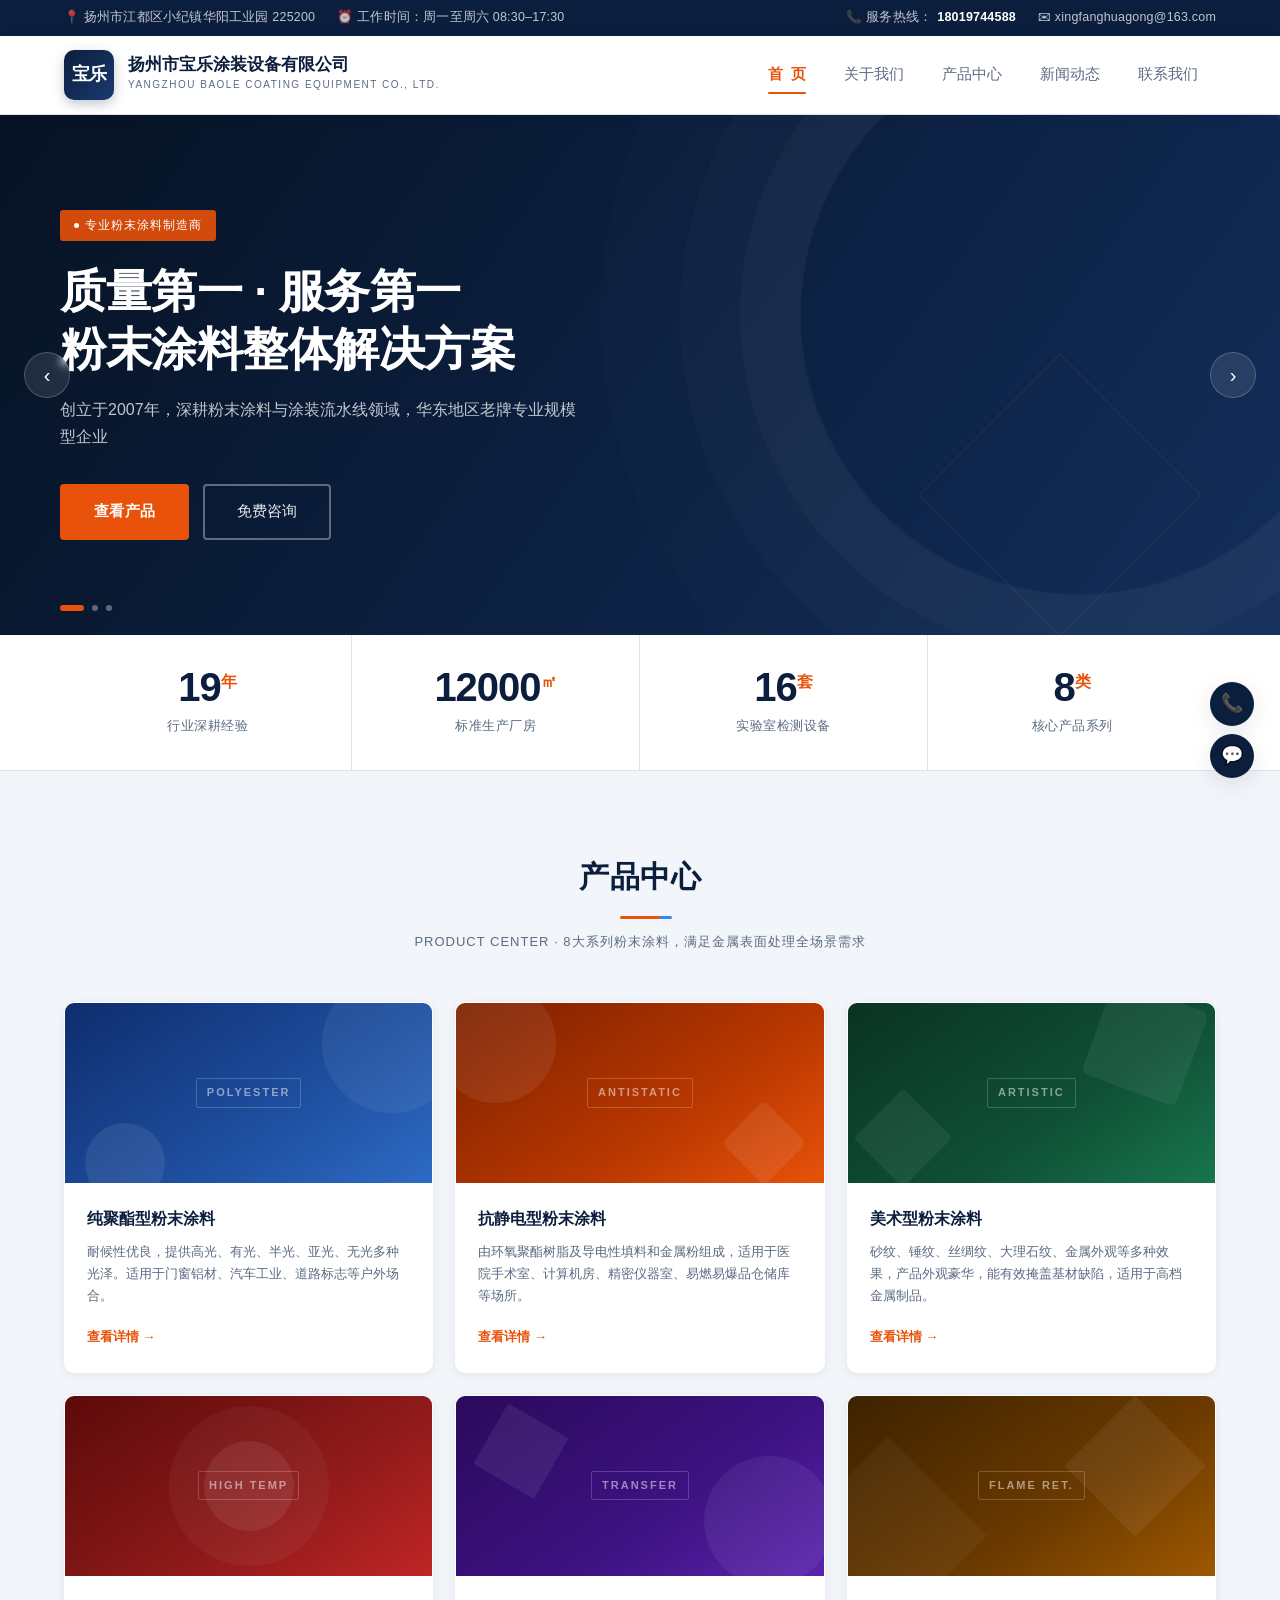
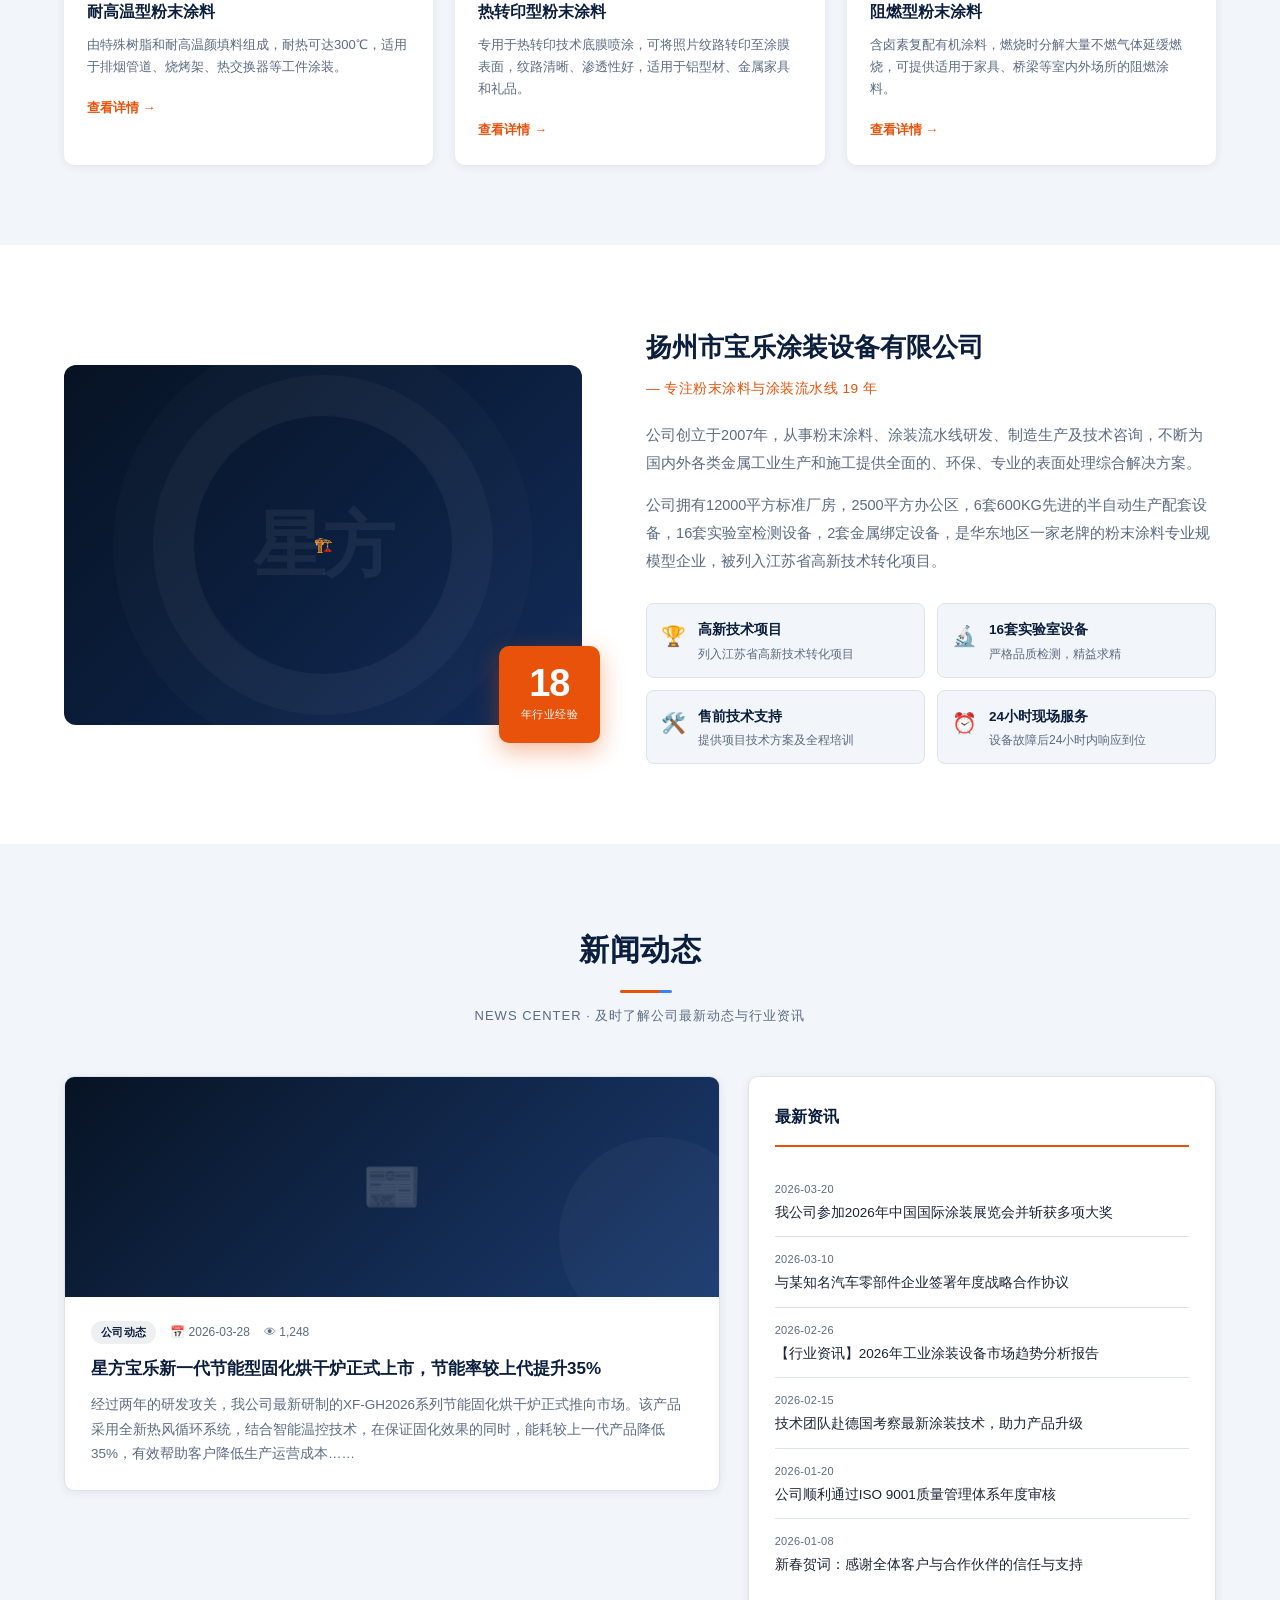
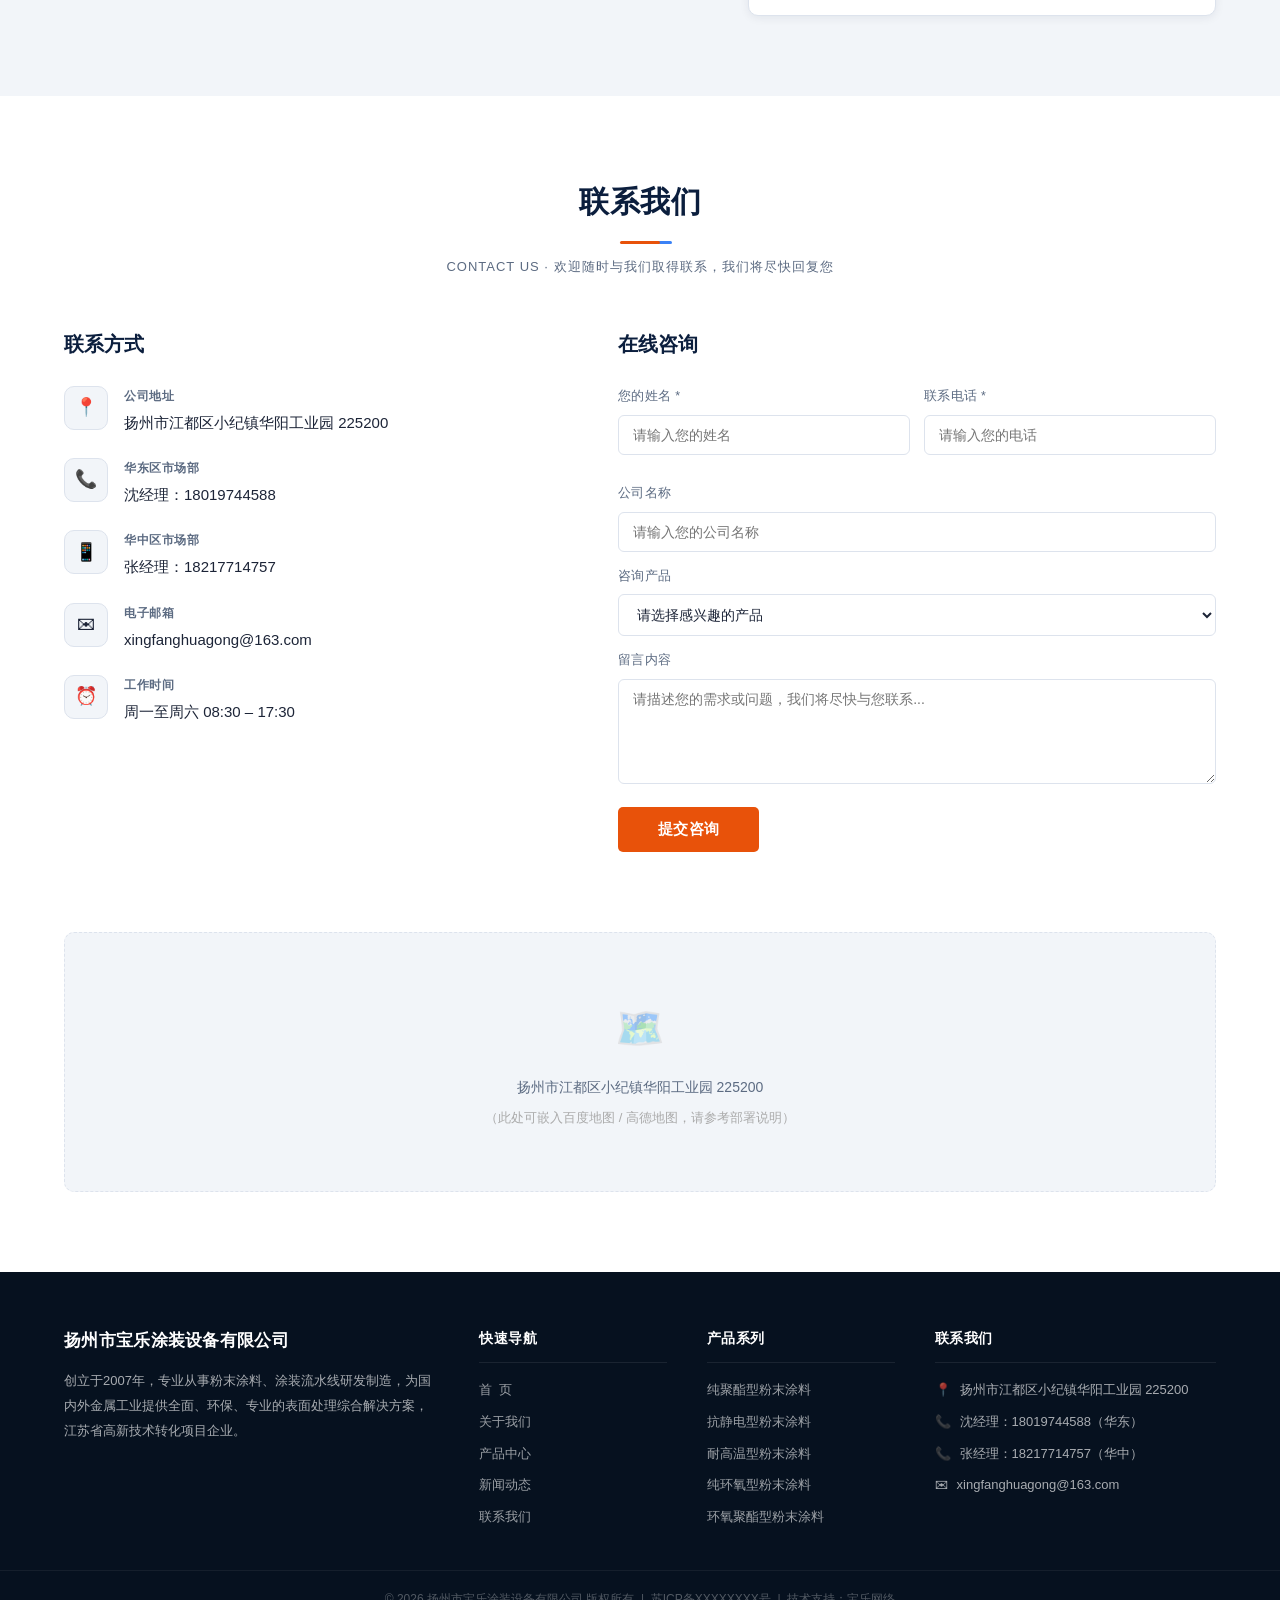
==== commit dbf253af: "更新公司名称、地址及英文全称 - 公司名称：扬州市星方化工设备厂 → 扬州市宝乐涂装设备有限公司 - 英文名称：更新为 YANGZHOU BAOLE COATING EQUIPMENT CO., LT" ====
--- a/index.html
+++ b/index.html
@@ -3,8 +3,8 @@
 <head>
   <meta charset="UTF-8" />
   <meta name="viewport" content="width=device-width, initial-scale=1.0" />
-  <title>扬州市星方化工设备厂 - 专业粉末涂料制造商</title>
-  <meta name="description" content="扬州市星方化工设备厂，专业从事粉末涂料、涂装流水线研发制造，提供全面、环保、专业的表面处理综合解决方案，江苏省高新技术转化项目企业。" />
+  <title>扬州市宝乐涂装设备有限公司 - 专业粉末涂料制造商</title>
+  <meta name="description" content="扬州市宝乐涂装设备有限公司，专业从事粉末涂料、涂装流水线研发制造，提供全面、环保、专业的表面处理综合解决方案，江苏省高新技术转化项目企业。" />
   <link rel="stylesheet" href="css/style.css" />
 </head>
 <body>
@@ -13,7 +13,7 @@
 <div class="top-bar">
   <div class="container">
     <div class="top-bar-left">
-      <span>📍 江苏省扬州市工业园区星方路88号</span>
+      <span>📍 扬州市江都区小纪镇华阳工业园 225200</span>
       <span>⏰ 工作时间：周一至周六 08:30–17:30</span>
     </div>
     <div class="top-bar-right">
@@ -27,10 +27,10 @@
 <nav class="navbar">
   <div class="container">
     <div class="logo">
-      <div class="logo-icon">星方</div>
+      <div class="logo-icon">宝乐</div>
       <div class="logo-text">
-        <h1>扬州市星方化工设备厂</h1>
-        <span>YANGZHOU XINGFANG CHEMICAL EQUIPMENT FACTORY</span>
+        <h1>扬州市宝乐涂装设备有限公司</h1>
+        <span>YANGZHOU BAOLE COATING EQUIPMENT CO., LTD.</span>
       </div>
     </div>
     <div class="hamburger" id="hamburger">
@@ -215,7 +215,7 @@
         </div>
       </div>
       <div class="about-text">
-        <h2>扬州市星方化工设备厂</h2>
+        <h2>扬州市宝乐涂装设备有限公司</h2>
         <div class="sub-title">— 专注粉末涂料与涂装流水线 19 年</div>
         <p>公司创立于2007年，从事粉末涂料、涂装流水线研发、制造生产及技术咨询，不断为国内外各类金属工业生产和施工提供全面的、环保、专业的表面处理综合解决方案。</p>
         <p>公司拥有12000平方标准厂房，2500平方办公区，6套600KG先进的半自动生产配套设备，16套实验室检测设备，2套金属绑定设备，是华东地区一家老牌的粉末涂料专业规模型企业，被列入江苏省高新技术转化项目。</p>
@@ -321,7 +321,7 @@
           <div class="icon">📍</div>
           <div>
             <h4>公司地址</h4>
-            <p>江苏省扬州市工业园区星方路88号</p>
+            <p>扬州市江都区小纪镇华阳工业园 225200</p>
           </div>
         </div>
         <div class="contact-item">
@@ -402,7 +402,7 @@
   <div class="container">
     <div class="map-placeholder">
       <div class="map-icon">🗺️</div>
-      <p>江苏省扬州市工业园区星方路88号</p>
+      <p>扬州市江都区小纪镇华阳工业园 225200</p>
       <p style="margin-top:8px;font-size:13px;color:#aaa">（此处可嵌入百度地图 / 高德地图，请参考部署说明）</p>
     </div>
   </div>
@@ -414,7 +414,7 @@
     <div class="container">
       <div class="footer-grid">
         <div class="footer-about">
-          <div class="footer-logo">扬州市星方化工设备厂</div>
+          <div class="footer-logo">扬州市宝乐涂装设备有限公司</div>
           <p>创立于2007年，专业从事粉末涂料、涂装流水线研发制造，为国内外金属工业提供全面、环保、专业的表面处理综合解决方案，江苏省高新技术转化项目企业。</p>
         </div>
         <div class="footer-col">
@@ -440,7 +440,7 @@
         <div class="footer-col">
           <h4>联系我们</h4>
           <ul class="footer-contact">
-            <li><span>📍</span><span>江苏省扬州市工业园区星方路88号</span></li>
+            <li><span>📍</span><span>扬州市江都区小纪镇华阳工业园 225200</span></li>
             <li><span>📞</span><span>沈经理：18019744588（华东）</span></li>
             <li><span>📞</span><span>张经理：18217714757（华中）</span></li>
             <li><span>✉</span><span>xingfanghuagong@163.com</span></li>
@@ -451,9 +451,9 @@
   </div>
   <div class="footer-bottom">
     <div class="container">
-      © 2026 扬州市星方化工设备厂 版权所有 &nbsp;|&nbsp;
+      © 2026 扬州市宝乐涂装设备有限公司 版权所有 &nbsp;|&nbsp;
       <a href="#">苏ICP备XXXXXXXX号</a> &nbsp;|&nbsp;
-      技术支持：<a href="#">星方网络</a>
+      技术支持：<a href="#">宝乐网络</a>
     </div>
   </div>
 </footer>
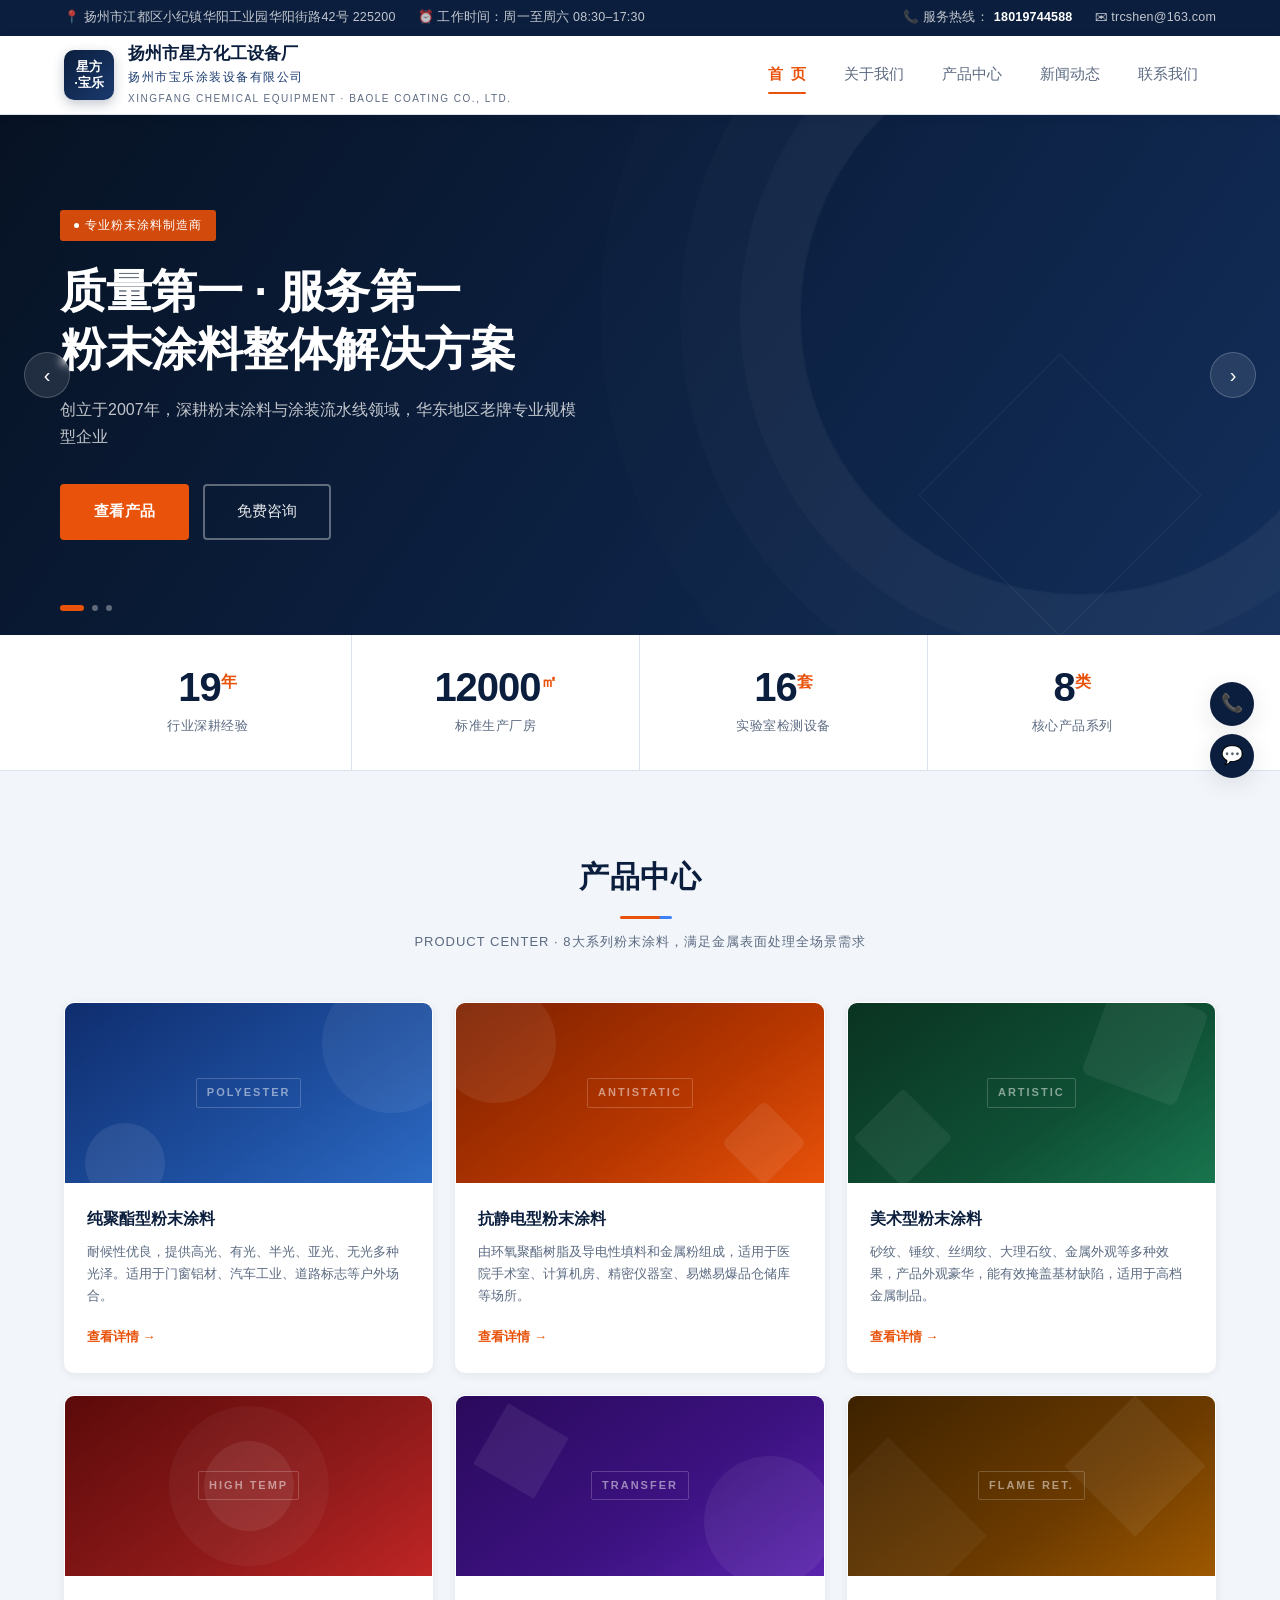
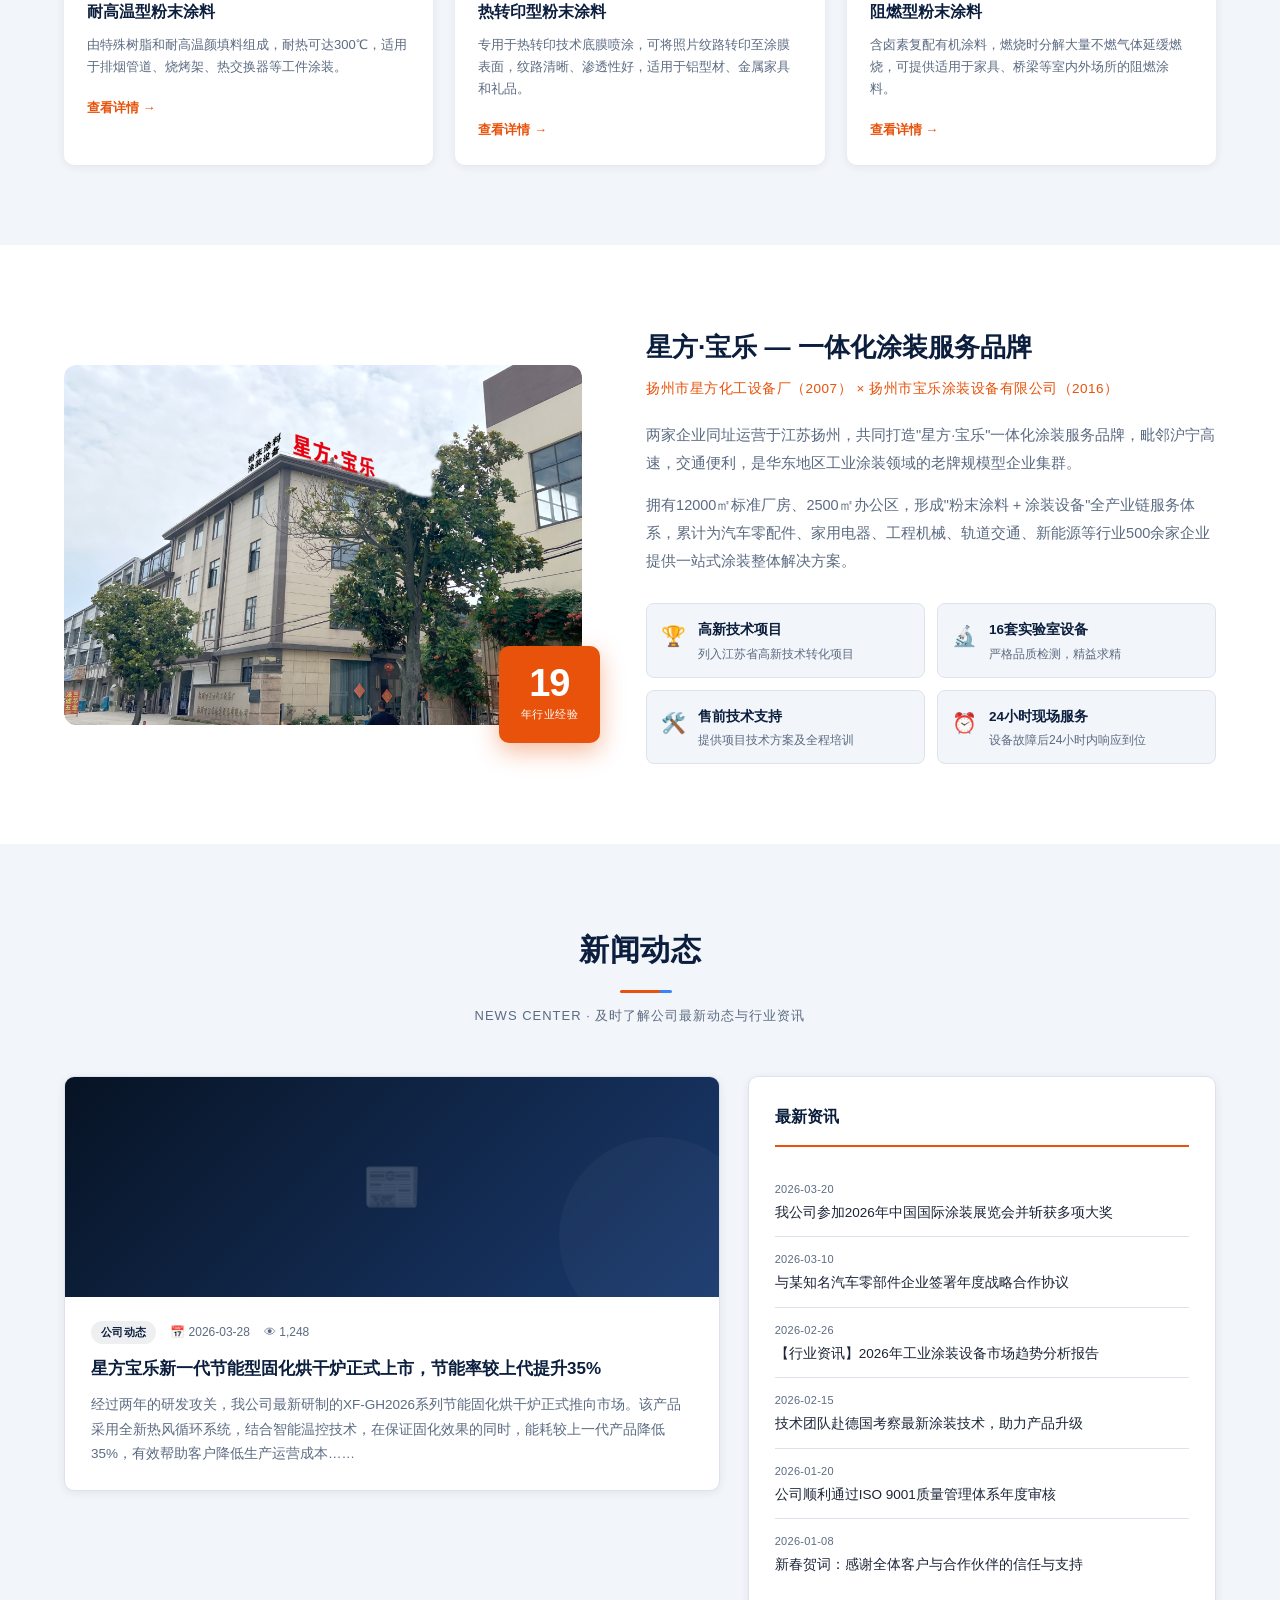
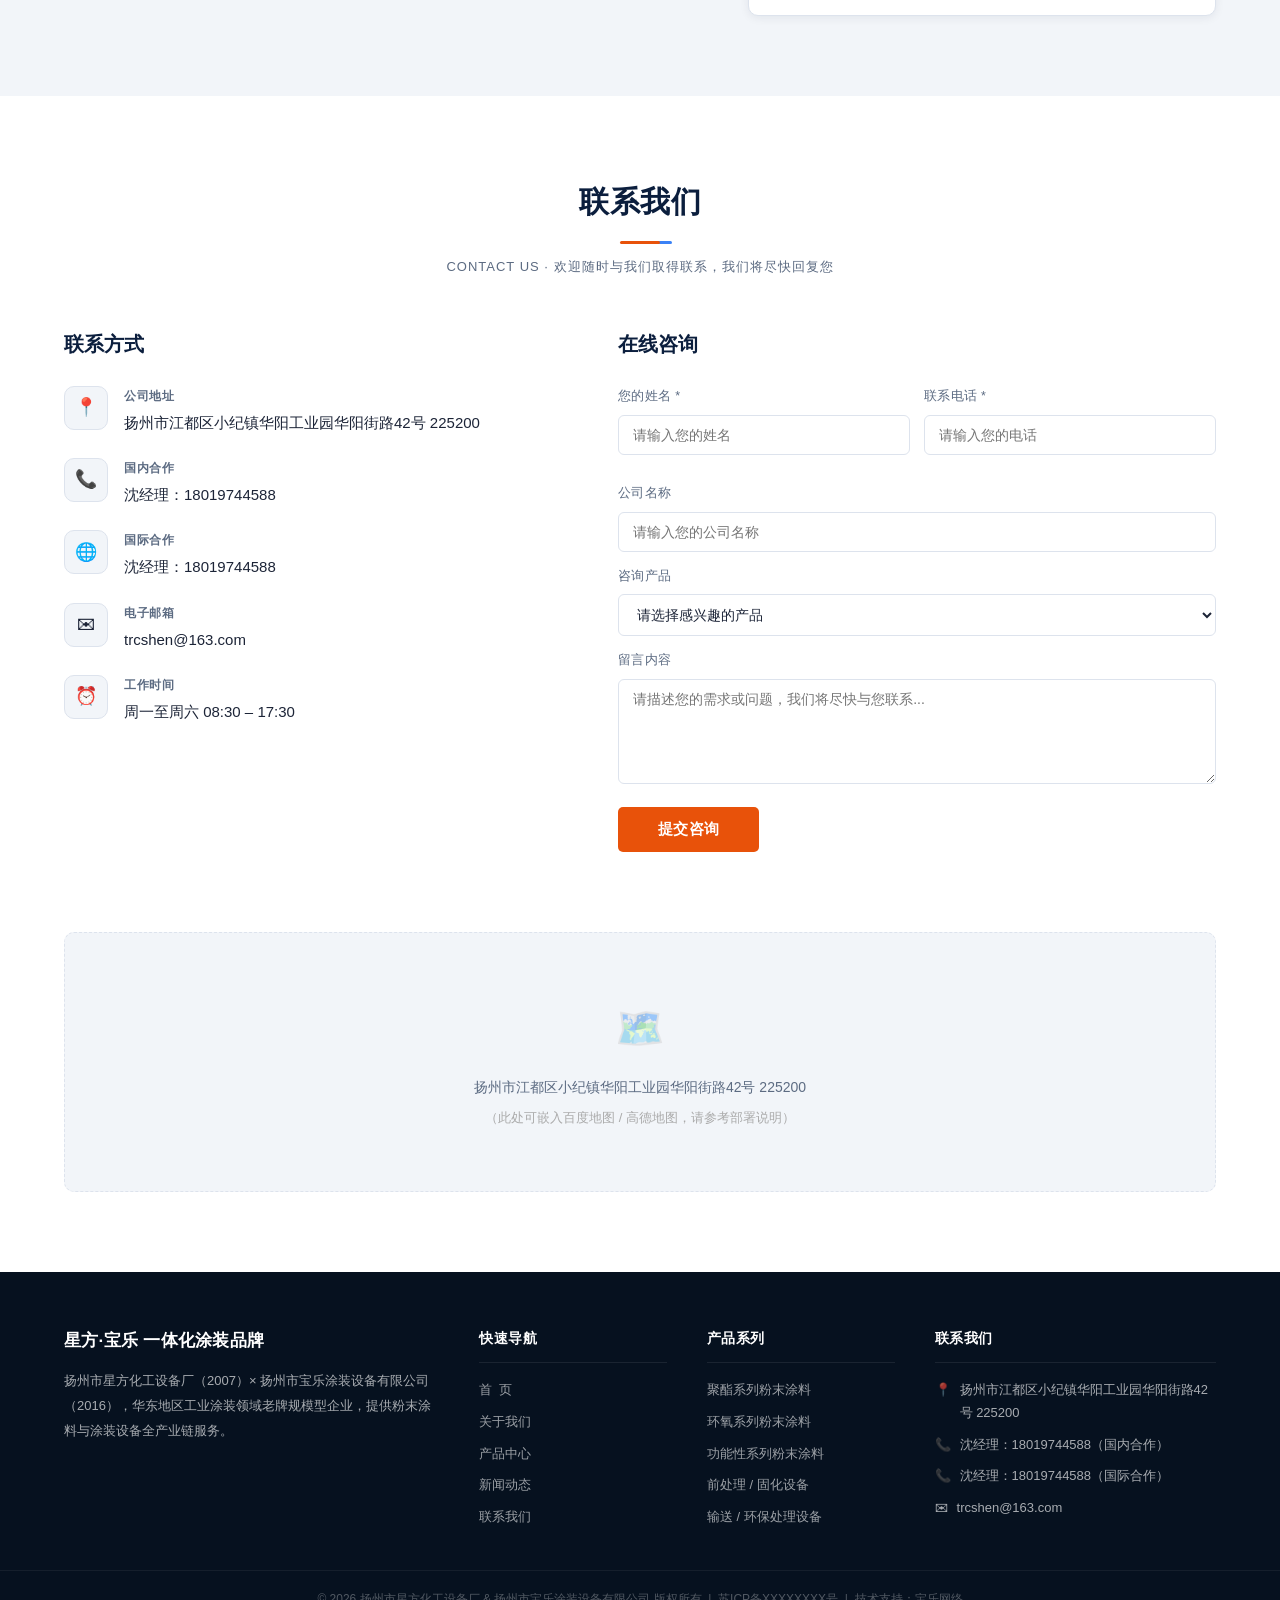
==== commit 73537655: "网站全面升级：加入真实照片、双品牌Logo、产品结构重组 - 新增 images/ 文件夹，含17张真实厂房与涂装设备照片（已修正倒置方向） - 全站 Logo 改为「星方·宝乐」双公司名，地址加「华" ====
--- a/index.html
+++ b/index.html
@@ -3,8 +3,8 @@
 <head>
   <meta charset="UTF-8" />
   <meta name="viewport" content="width=device-width, initial-scale=1.0" />
-  <title>扬州市宝乐涂装设备有限公司 - 专业粉末涂料制造商</title>
-  <meta name="description" content="扬州市宝乐涂装设备有限公司，专业从事粉末涂料、涂装流水线研发制造，提供全面、环保、专业的表面处理综合解决方案，江苏省高新技术转化项目企业。" />
+  <title>星方·宝乐 - 扬州粉末涂料与涂装设备专业制造商</title>
+  <meta name="description" content="扬州市星方化工设备厂（2007年成立）与扬州市宝乐涂装设备有限公司（2016年成立），华东地区一体化涂装服务品牌，专业提供粉末涂料与涂装流水线整体解决方案。" />
   <link rel="stylesheet" href="css/style.css" />
 </head>
 <body>
@@ -13,12 +13,12 @@
 <div class="top-bar">
   <div class="container">
     <div class="top-bar-left">
-      <span>📍 扬州市江都区小纪镇华阳工业园 225200</span>
+      <span>📍 扬州市江都区小纪镇华阳工业园华阳街路42号 225200</span>
       <span>⏰ 工作时间：周一至周六 08:30–17:30</span>
     </div>
     <div class="top-bar-right">
       <span>📞 服务热线：<strong style="color:#fff">18019744588</strong></span>
-      <a href="mailto:xingfanghuagong@163.com">✉ xingfanghuagong@163.com</a>
+      <a href="mailto:trcshen@163.com">✉ trcshen@163.com</a>
     </div>
   </div>
 </div>
@@ -27,10 +27,10 @@
 <nav class="navbar">
   <div class="container">
     <div class="logo">
-      <div class="logo-icon">宝乐</div>
+      <div class="logo-icon" style="font-size:13px;letter-spacing:0;line-height:1.2;text-align:center">星方<br>·宝乐</div>
       <div class="logo-text">
-        <h1>扬州市宝乐涂装设备有限公司</h1>
-        <span>YANGZHOU BAOLE COATING EQUIPMENT CO., LTD.</span>
+        <h1 style="line-height:1.3">扬州市星方化工设备厂<br><span style="font-size:12px;font-weight:500;color:var(--primary-mid)">扬州市宝乐涂装设备有限公司</span></h1>
+        <span>XINGFANG CHEMICAL EQUIPMENT · BAOLE COATING CO., LTD.</span>
       </div>
     </div>
     <div class="hamburger" id="hamburger">
@@ -208,17 +208,19 @@
   <div class="container">
     <div class="about-grid">
       <div class="about-img-box">
-        <div class="about-img-main">🏗️</div>
+        <div class="about-img-main" style="padding:0;overflow:hidden;background:none">
+          <img src="images/factory-main.png" alt="星方·宝乐厂房外观" style="width:100%;height:100%;object-fit:cover;border-radius:12px">
+        </div>
         <div class="about-img-badge">
-          <div class="years">18</div>
+          <div class="years">19</div>
           <div class="years-label">年行业经验</div>
         </div>
       </div>
       <div class="about-text">
-        <h2>扬州市宝乐涂装设备有限公司</h2>
-        <div class="sub-title">— 专注粉末涂料与涂装流水线 19 年</div>
-        <p>公司创立于2007年，从事粉末涂料、涂装流水线研发、制造生产及技术咨询，不断为国内外各类金属工业生产和施工提供全面的、环保、专业的表面处理综合解决方案。</p>
-        <p>公司拥有12000平方标准厂房，2500平方办公区，6套600KG先进的半自动生产配套设备，16套实验室检测设备，2套金属绑定设备，是华东地区一家老牌的粉末涂料专业规模型企业，被列入江苏省高新技术转化项目。</p>
+        <h2>星方·宝乐 — 一体化涂装服务品牌</h2>
+        <div class="sub-title">扬州市星方化工设备厂（2007）&nbsp;×&nbsp;扬州市宝乐涂装设备有限公司（2016）</div>
+        <p>两家企业同址运营于江苏扬州，共同打造"星方·宝乐"一体化涂装服务品牌，毗邻沪宁高速，交通便利，是华东地区工业涂装领域的老牌规模型企业集群。</p>
+        <p>拥有12000㎡标准厂房、2500㎡办公区，形成"粉末涂料 + 涂装设备"全产业链服务体系，累计为汽车零配件、家用电器、工程机械、轨道交通、新能源等行业500余家企业提供一站式涂装整体解决方案。</p>
         <div class="about-features">
           <div class="about-feature">
             <span class="icon">🏆</span>
@@ -321,28 +323,28 @@
           <div class="icon">📍</div>
           <div>
             <h4>公司地址</h4>
-            <p>扬州市江都区小纪镇华阳工业园 225200</p>
+            <p>扬州市江都区小纪镇华阳工业园华阳街路42号 225200</p>
           </div>
         </div>
         <div class="contact-item">
           <div class="icon">📞</div>
           <div>
-            <h4>华东区市场部</h4>
+            <h4>国内合作</h4>
             <p>沈经理：18019744588</p>
           </div>
         </div>
         <div class="contact-item">
-          <div class="icon">📱</div>
+          <div class="icon">🌐</div>
           <div>
-            <h4>华中区市场部</h4>
-            <p>张经理：18217714757</p>
+            <h4>国际合作</h4>
+            <p>沈经理：18019744588</p>
           </div>
         </div>
         <div class="contact-item">
           <div class="icon">✉</div>
           <div>
             <h4>电子邮箱</h4>
-            <p>xingfanghuagong@163.com</p>
+            <p>trcshen@163.com</p>
           </div>
         </div>
         <div class="contact-item">
@@ -402,7 +404,7 @@
   <div class="container">
     <div class="map-placeholder">
       <div class="map-icon">🗺️</div>
-      <p>扬州市江都区小纪镇华阳工业园 225200</p>
+      <p>扬州市江都区小纪镇华阳工业园华阳街路42号 225200</p>
       <p style="margin-top:8px;font-size:13px;color:#aaa">（此处可嵌入百度地图 / 高德地图，请参考部署说明）</p>
     </div>
   </div>
@@ -414,8 +416,8 @@
     <div class="container">
       <div class="footer-grid">
         <div class="footer-about">
-          <div class="footer-logo">扬州市宝乐涂装设备有限公司</div>
-          <p>创立于2007年，专业从事粉末涂料、涂装流水线研发制造，为国内外金属工业提供全面、环保、专业的表面处理综合解决方案，江苏省高新技术转化项目企业。</p>
+          <div class="footer-logo">星方·宝乐 一体化涂装品牌</div>
+          <p>扬州市星方化工设备厂（2007）× 扬州市宝乐涂装设备有限公司（2016），华东地区工业涂装领域老牌规模型企业，提供粉末涂料与涂装设备全产业链服务。</p>
         </div>
         <div class="footer-col">
           <h4>快速导航</h4>
@@ -430,20 +432,20 @@
         <div class="footer-col">
           <h4>产品系列</h4>
           <ul>
-            <li><a href="products.html">纯聚酯型粉末涂料</a></li>
-            <li><a href="products.html">抗静电型粉末涂料</a></li>
-            <li><a href="products.html">耐高温型粉末涂料</a></li>
-            <li><a href="products.html">纯环氧型粉末涂料</a></li>
-            <li><a href="products.html">环氧聚酯型粉末涂料</a></li>
+            <li><a href="products.html">聚酯系列粉末涂料</a></li>
+            <li><a href="products.html">环氧系列粉末涂料</a></li>
+            <li><a href="products.html">功能性系列粉末涂料</a></li>
+            <li><a href="products.html">前处理 / 固化设备</a></li>
+            <li><a href="products.html">输送 / 环保处理设备</a></li>
           </ul>
         </div>
         <div class="footer-col">
           <h4>联系我们</h4>
           <ul class="footer-contact">
-            <li><span>📍</span><span>扬州市江都区小纪镇华阳工业园 225200</span></li>
-            <li><span>📞</span><span>沈经理：18019744588（华东）</span></li>
-            <li><span>📞</span><span>张经理：18217714757（华中）</span></li>
-            <li><span>✉</span><span>xingfanghuagong@163.com</span></li>
+            <li><span>📍</span><span>扬州市江都区小纪镇华阳工业园华阳街路42号 225200</span></li>
+            <li><span>📞</span><span>沈经理：18019744588（国内合作）</span></li>
+            <li><span>📞</span><span>沈经理：18019744588（国际合作）</span></li>
+            <li><span>✉</span><span>trcshen@163.com</span></li>
           </ul>
         </div>
       </div>
@@ -451,7 +453,7 @@
   </div>
   <div class="footer-bottom">
     <div class="container">
-      © 2026 扬州市宝乐涂装设备有限公司 版权所有 &nbsp;|&nbsp;
+      © 2026 扬州市星方化工设备厂 &amp; 扬州市宝乐涂装设备有限公司 版权所有 &nbsp;|&nbsp;
       <a href="#">苏ICP备XXXXXXXX号</a> &nbsp;|&nbsp;
       技术支持：<a href="#">宝乐网络</a>
     </div>
--- a/css/style.css
+++ b/css/style.css
@@ -129,6 +129,11 @@
   top: 0;
   z-index: 1000;
   box-shadow: 0 2px 12px rgba(11,30,61,0.06);
+  transition: box-shadow 0.3s var(--ease), border-color 0.3s var(--ease);
+}
+.navbar.scrolled {
+  box-shadow: 0 4px 28px rgba(11,30,61,0.14);
+  border-bottom-color: transparent;
 }
 .navbar .container {
   display: flex;
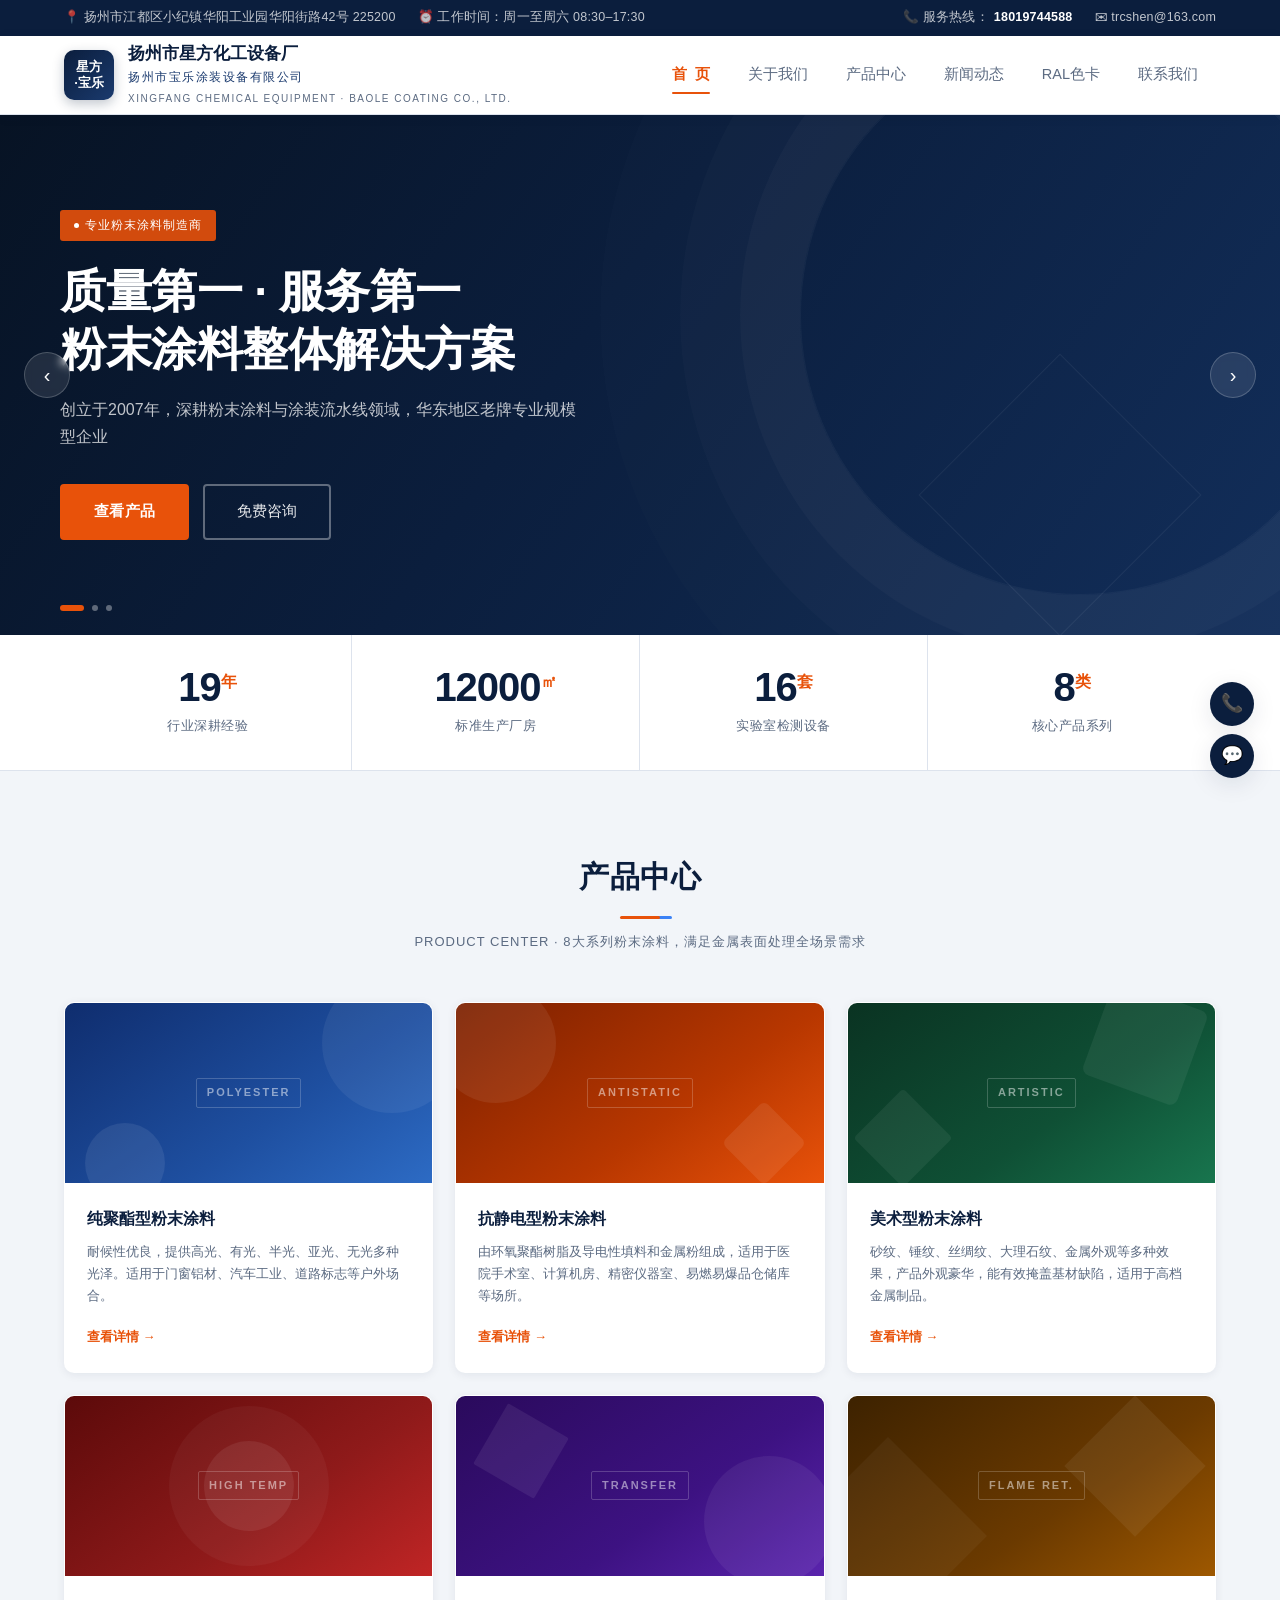
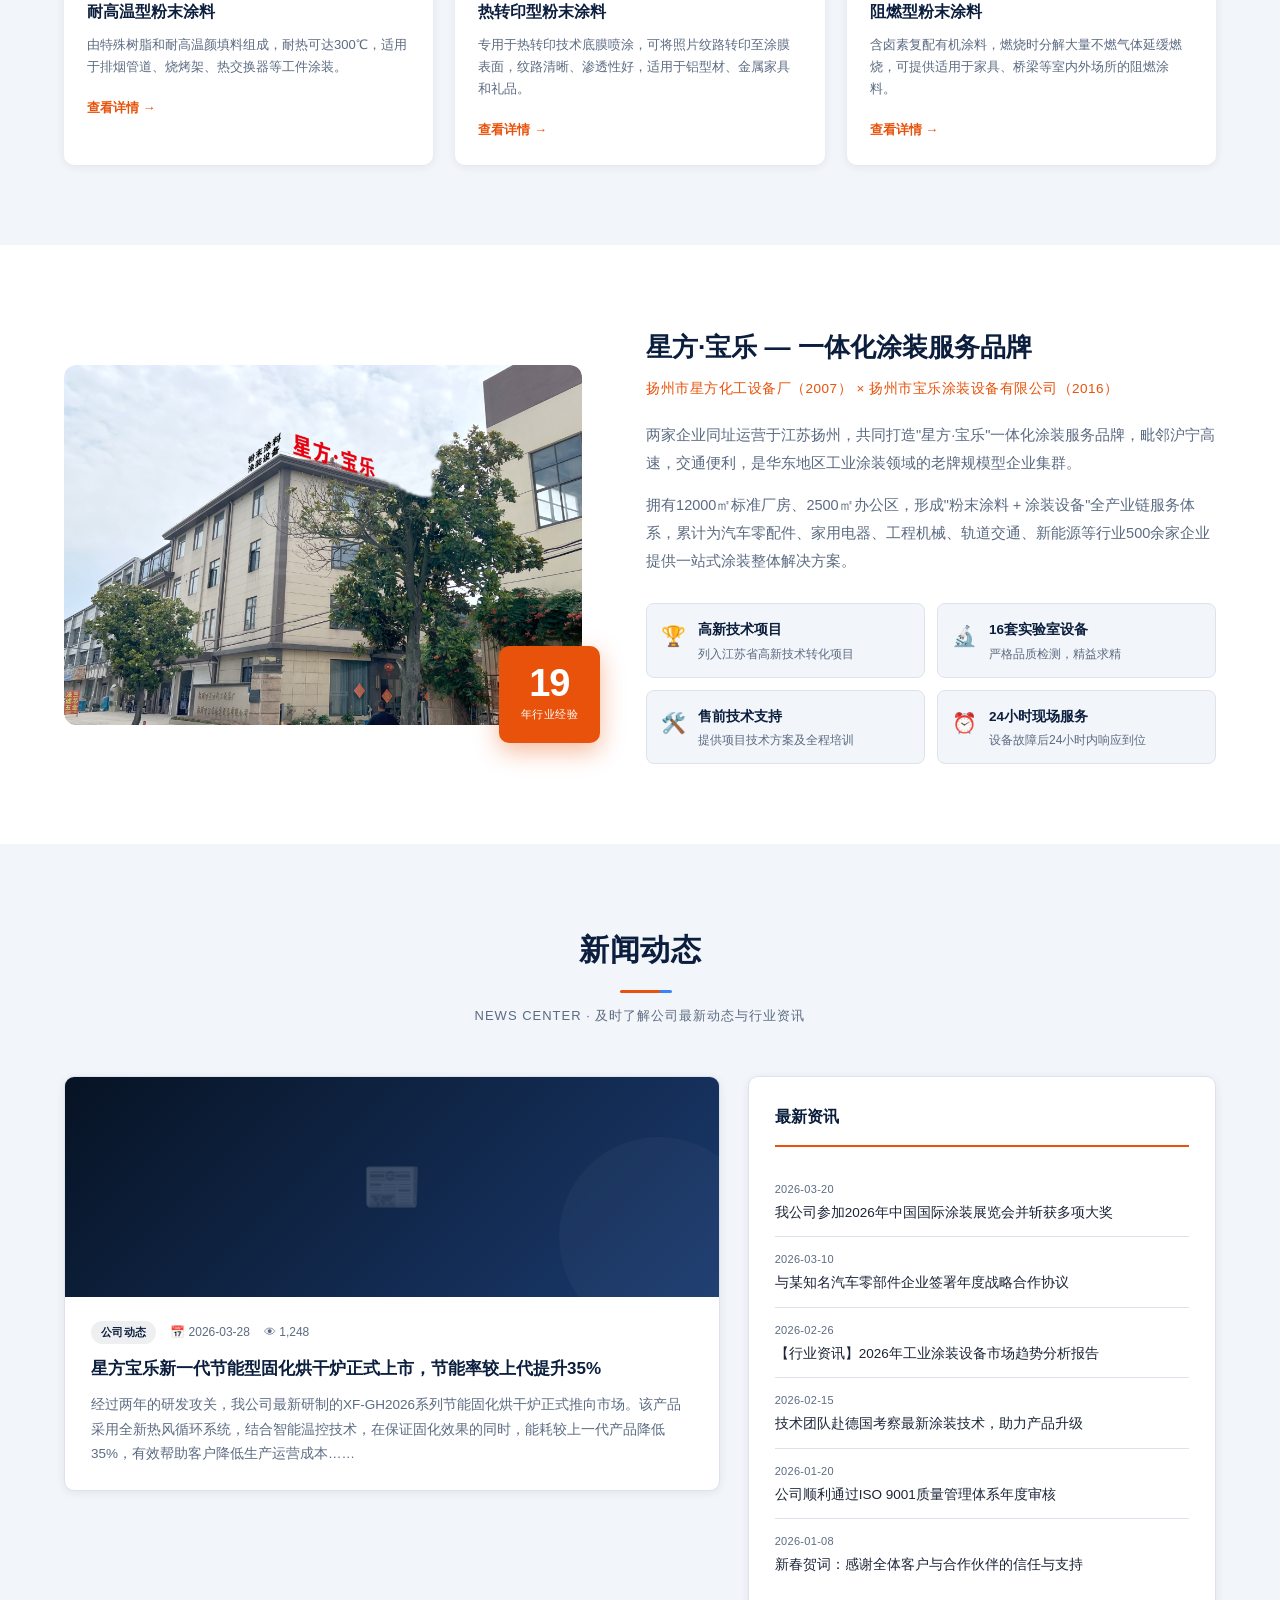
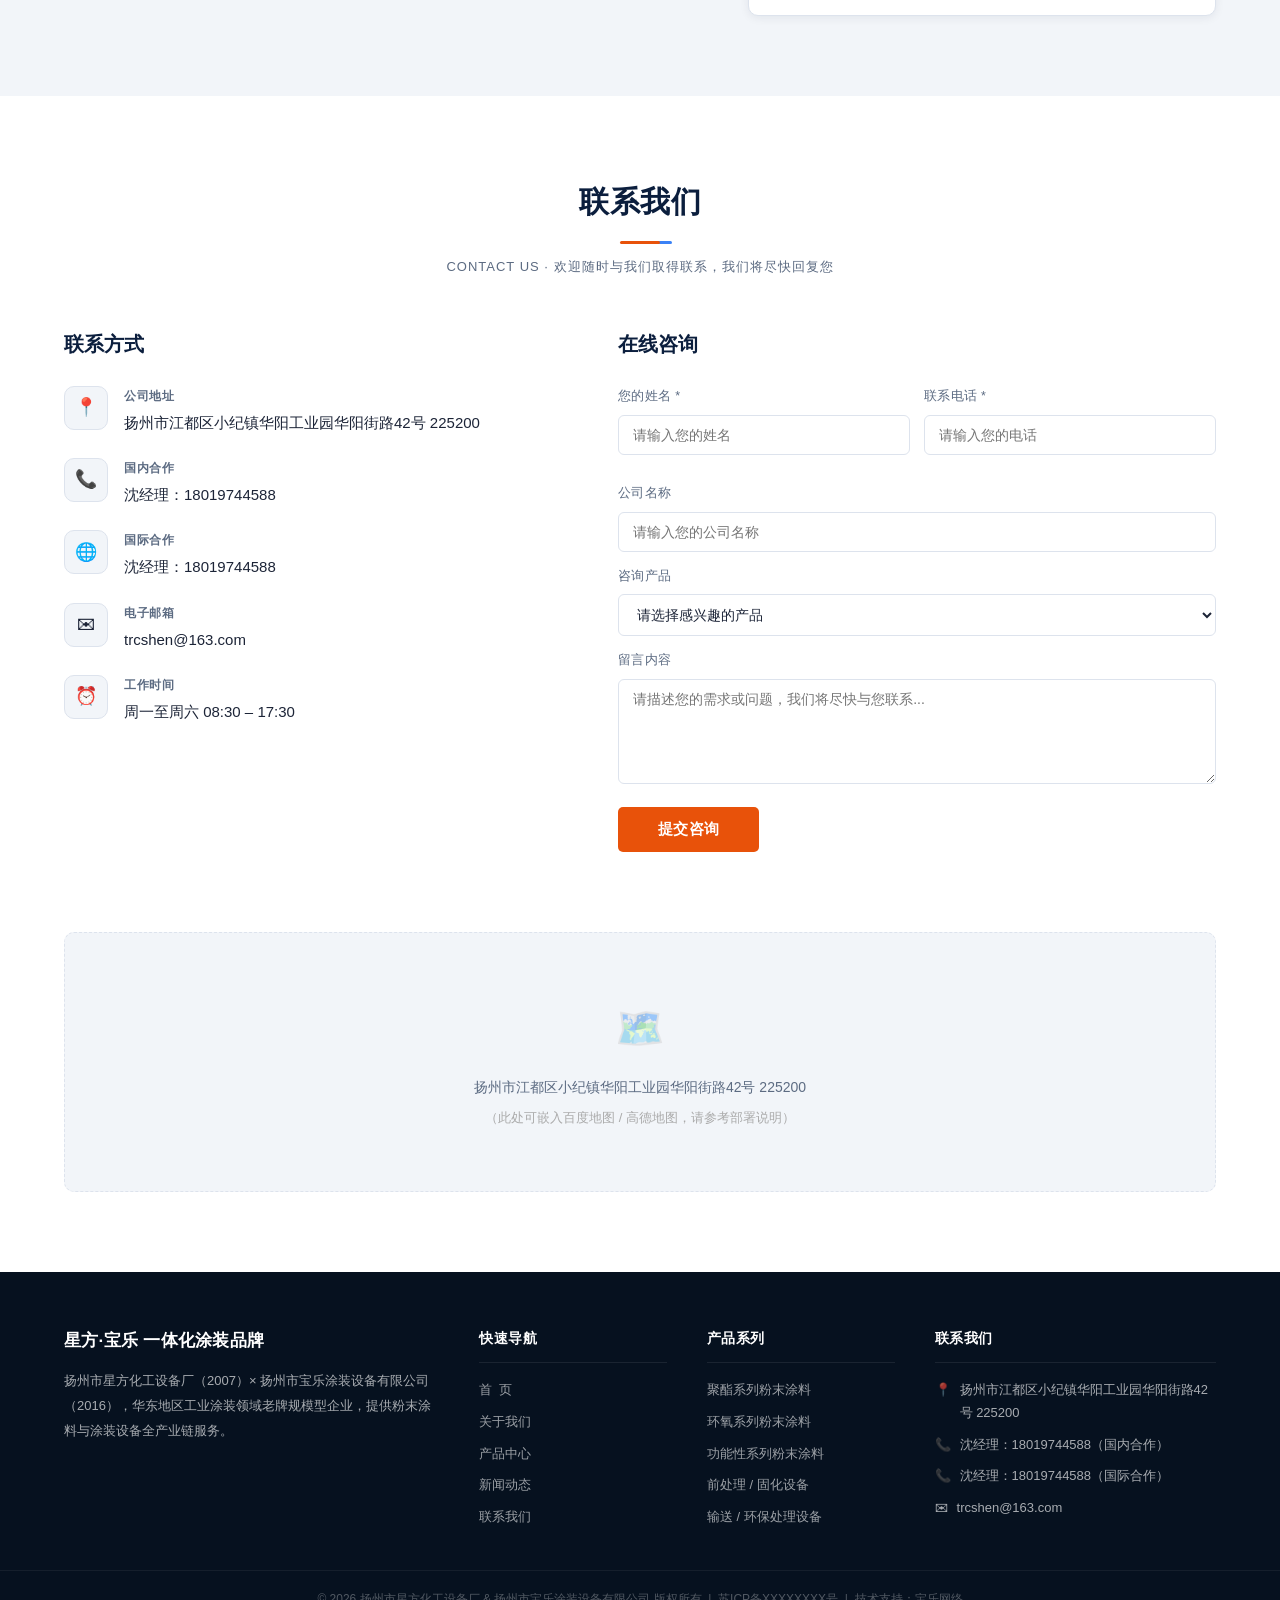
==== commit 90345d46: "新增RAL K7色卡页面，全站导航加入RAL色卡入口 Co-Authored-By: Claude Sonnet 4.6 <noreply@anthropic.com>" ====
--- a/index.html
+++ b/index.html
@@ -41,6 +41,7 @@
       <li><a href="about.html">关于我们</a></li>
       <li><a href="products.html">产品中心</a></li>
       <li><a href="news.html">新闻动态</a></li>
+      <li><a href="colors.html">RAL色卡</a></li>
       <li><a href="contact.html">联系我们</a></li>
     </ul>
   </div>
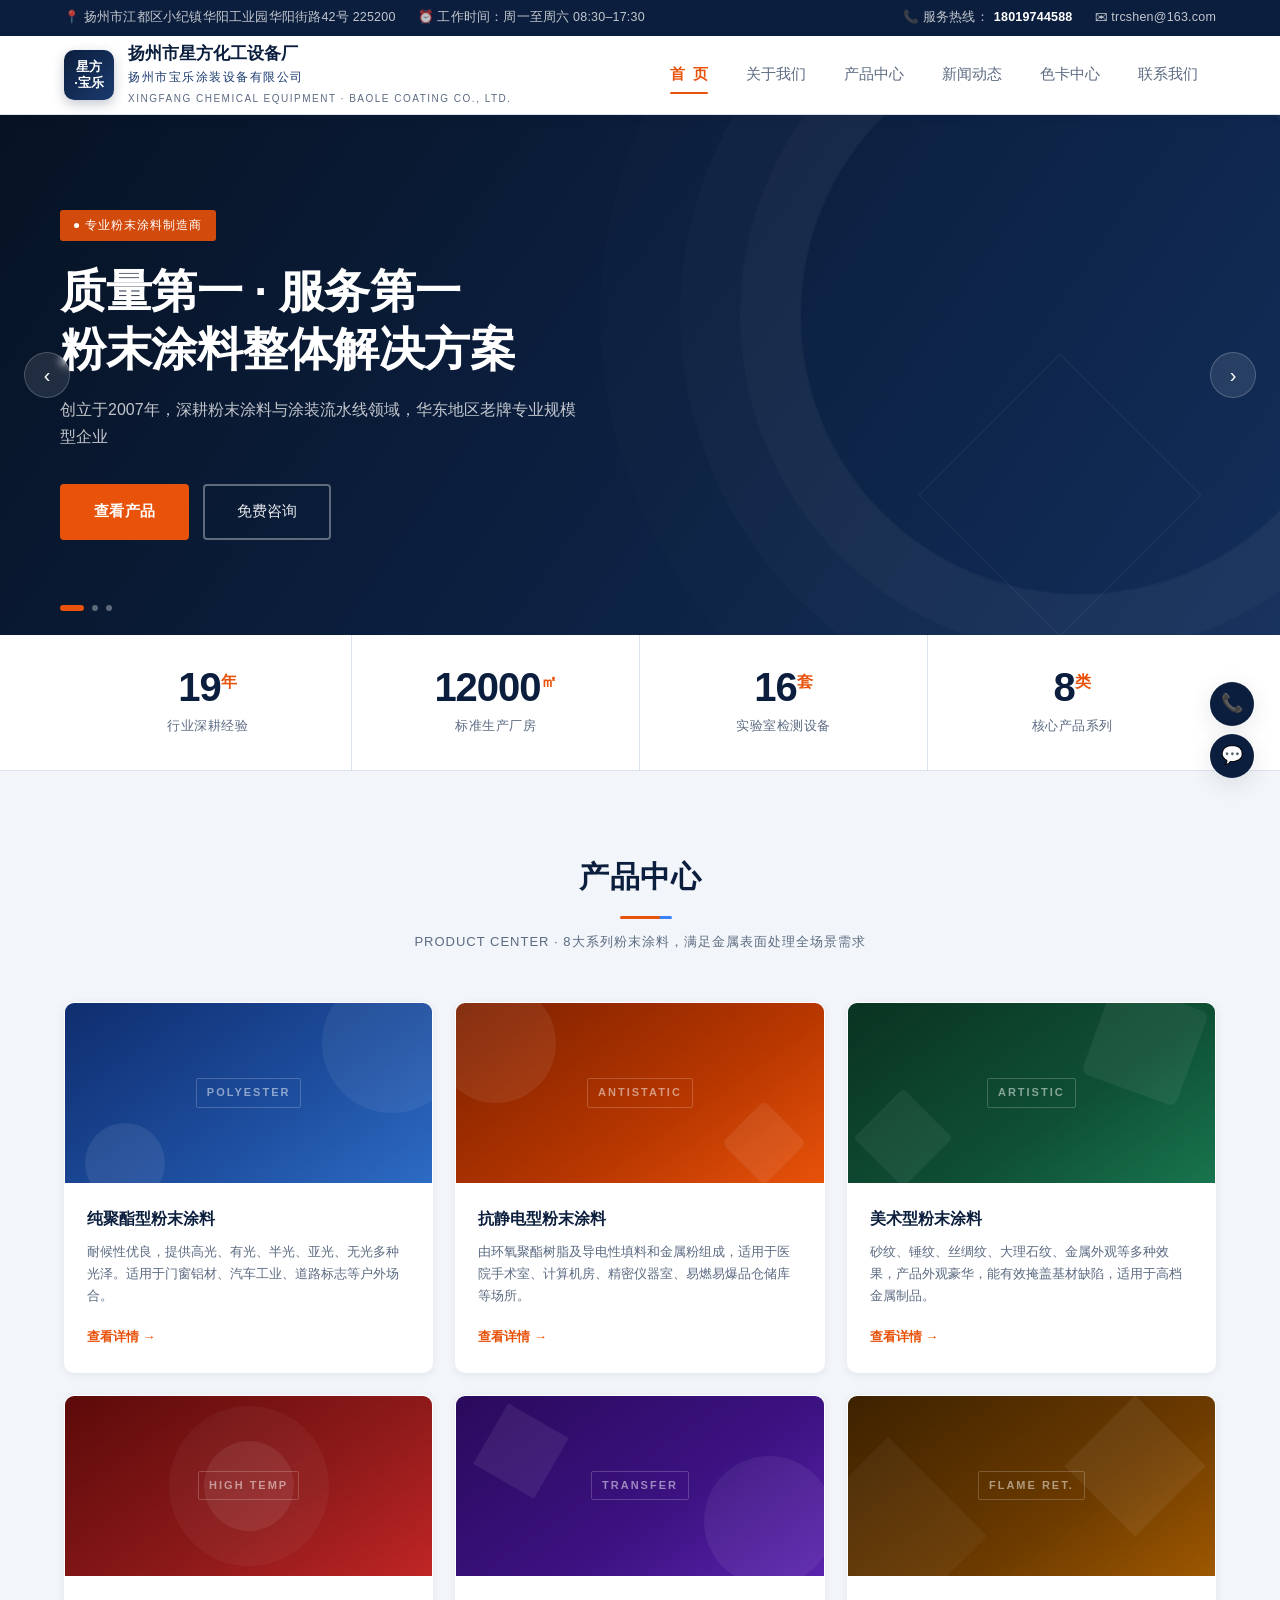
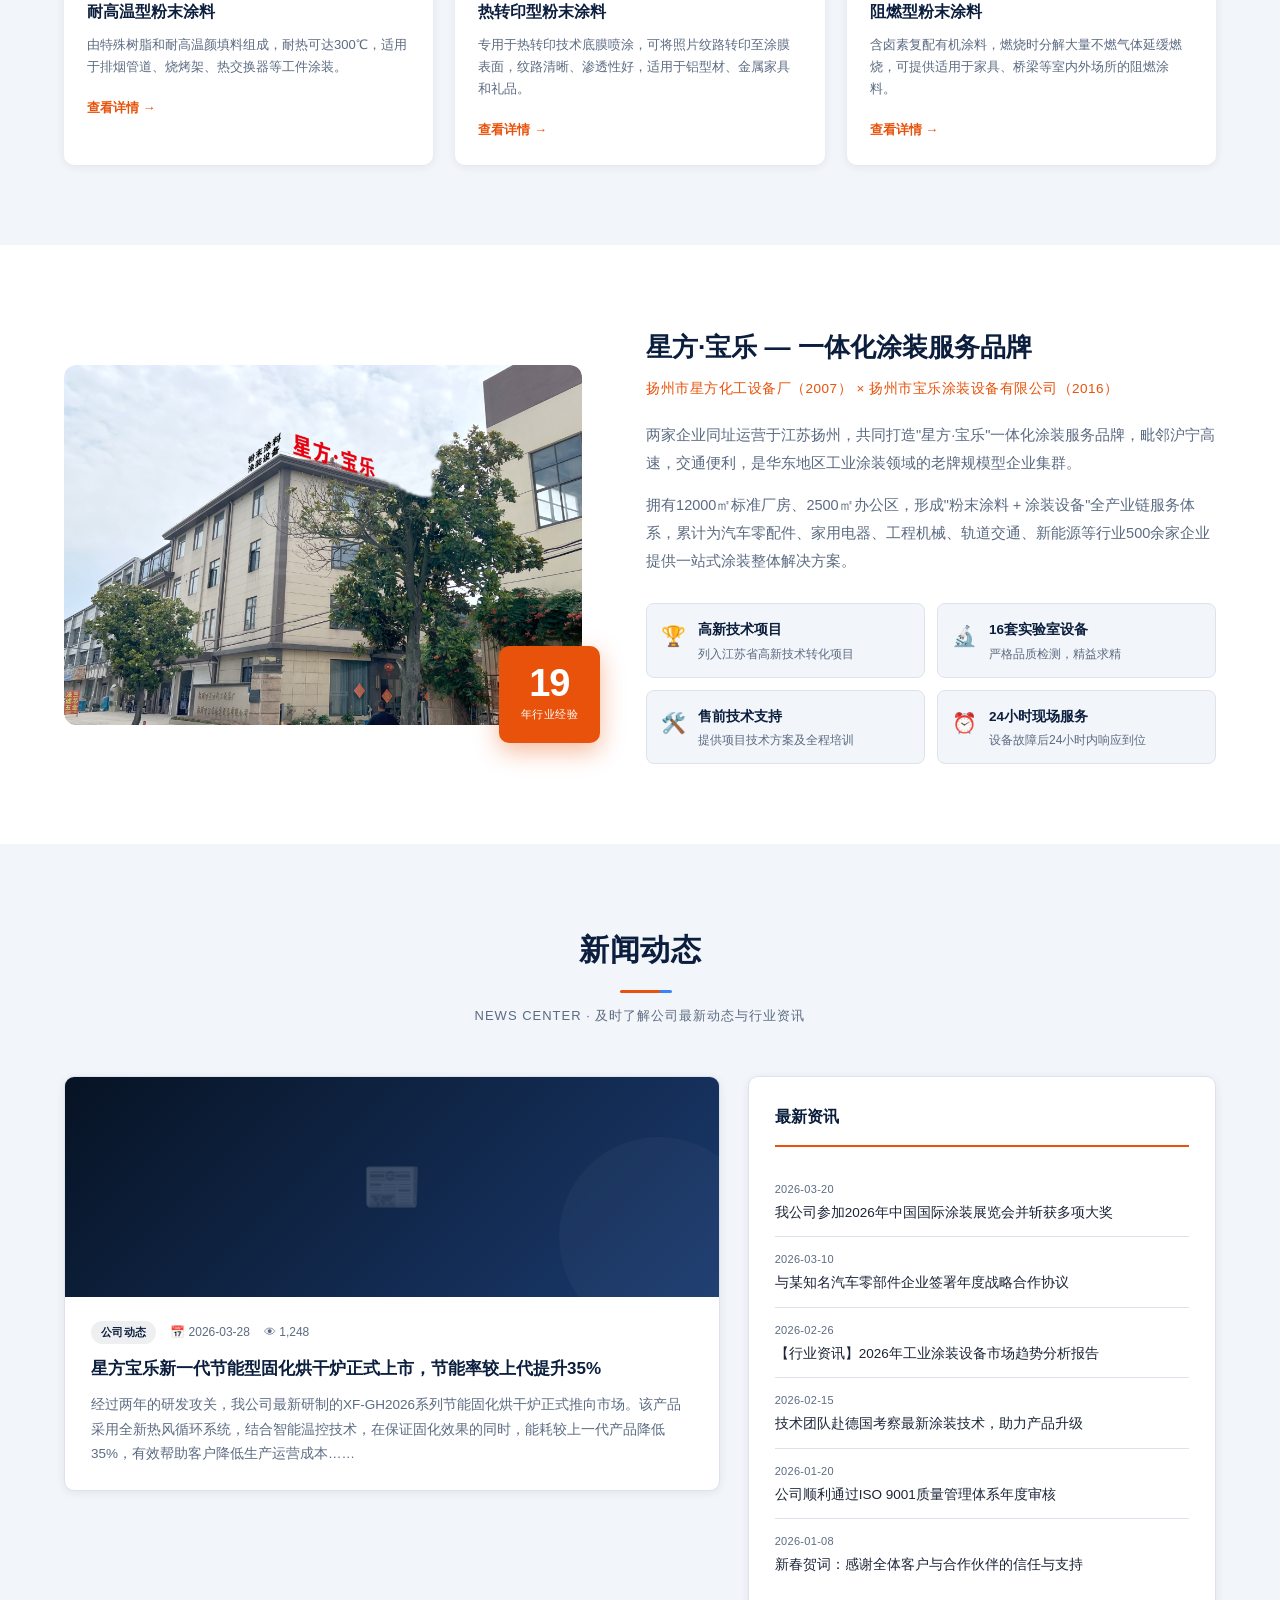
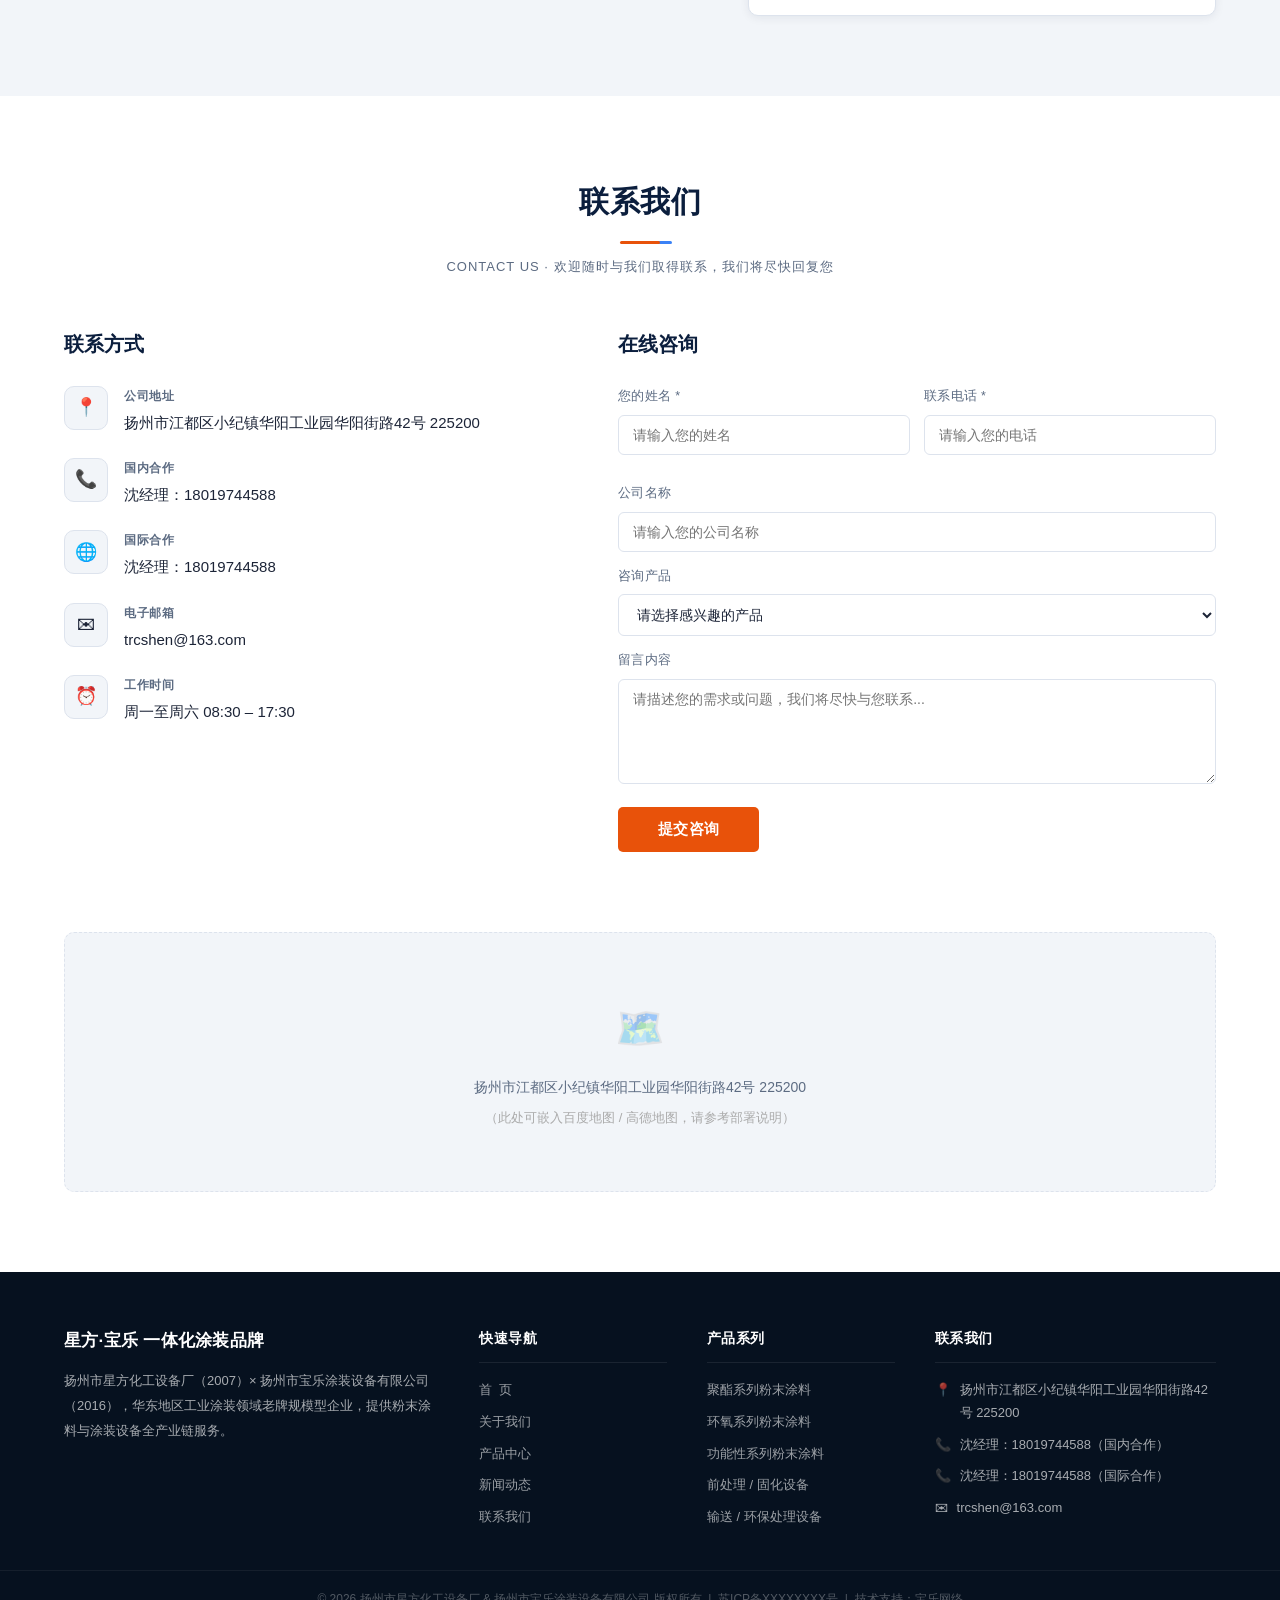
==== commit d47eecc9: "厂房轮播 + PANTONE色卡 + 导航统一为"色卡中心" Co-Authored-By: Claude Sonnet 4.6 <noreply@anthropic.com>" ====
--- a/index.html
+++ b/index.html
@@ -41,7 +41,7 @@
       <li><a href="about.html">关于我们</a></li>
       <li><a href="products.html">产品中心</a></li>
       <li><a href="news.html">新闻动态</a></li>
-      <li><a href="colors.html">RAL色卡</a></li>
+      <li><a href="colors.html">色卡中心</a></li>
       <li><a href="contact.html">联系我们</a></li>
     </ul>
   </div>
